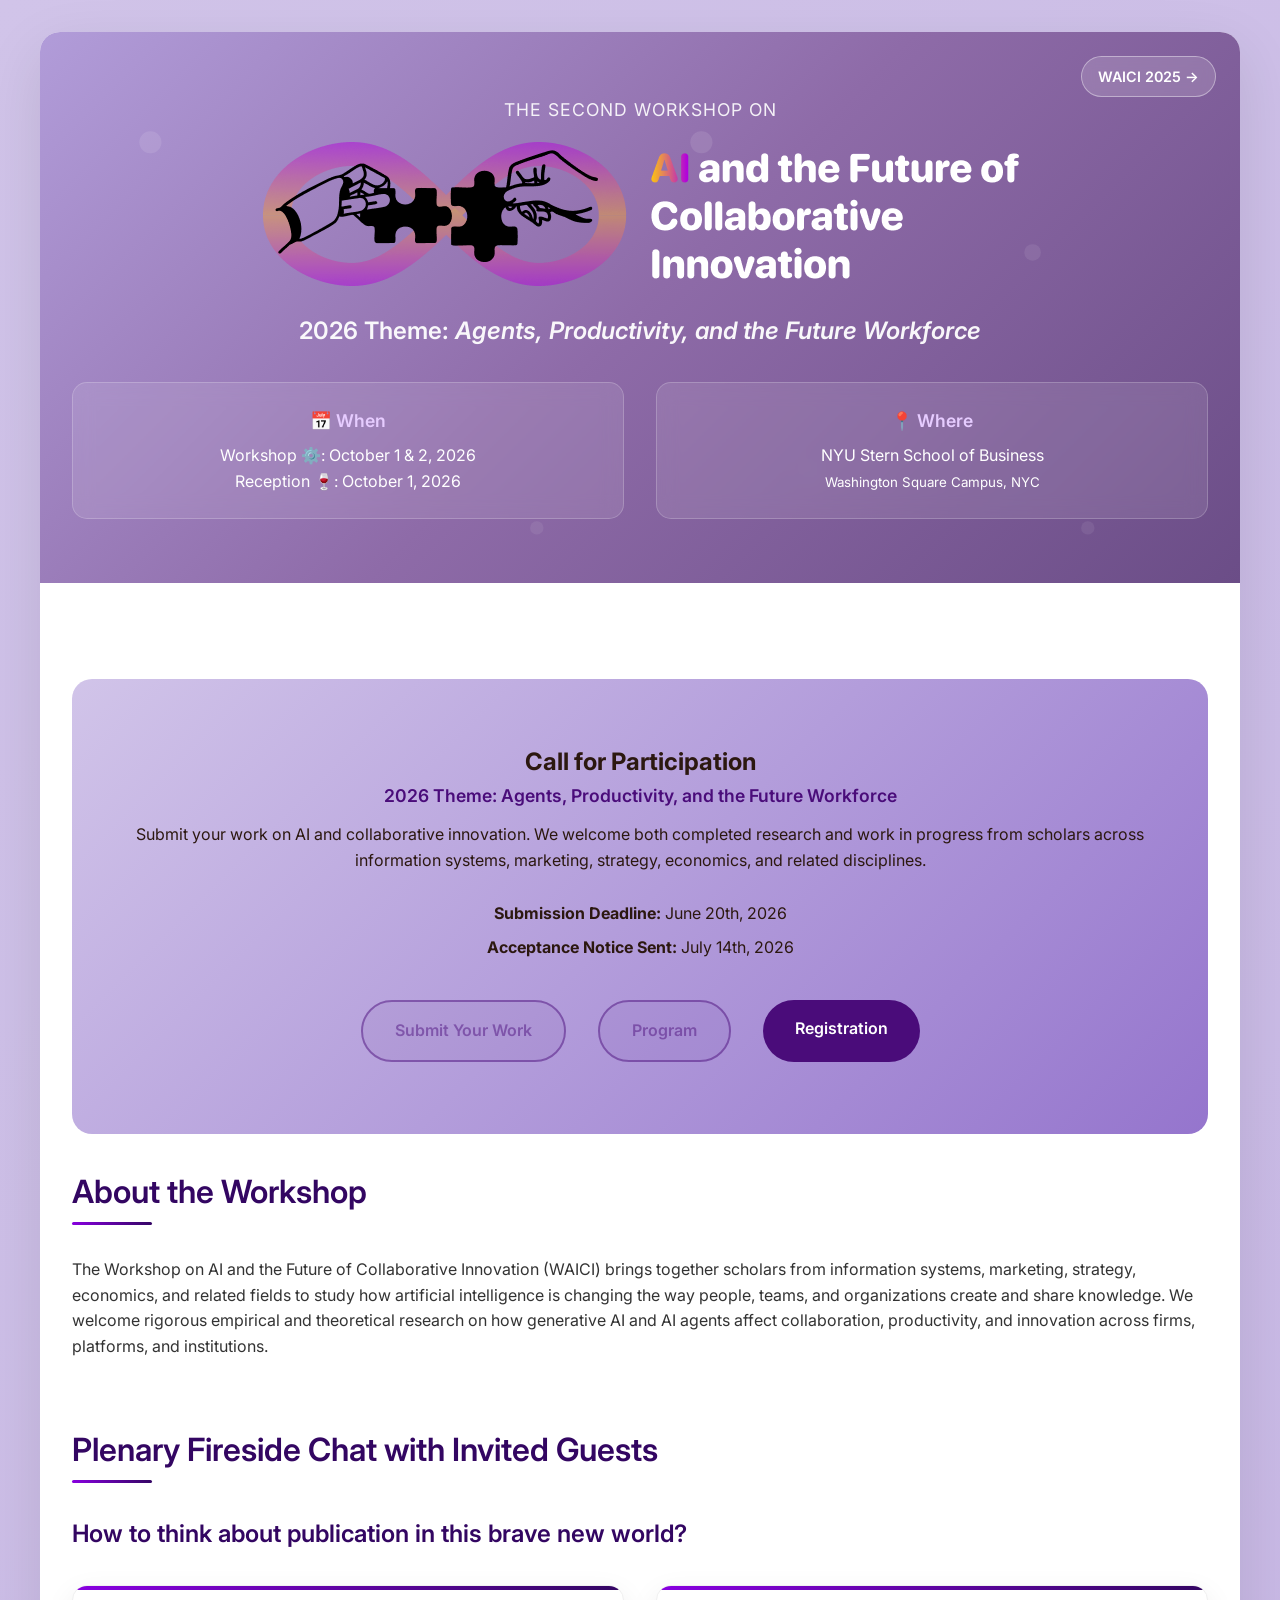
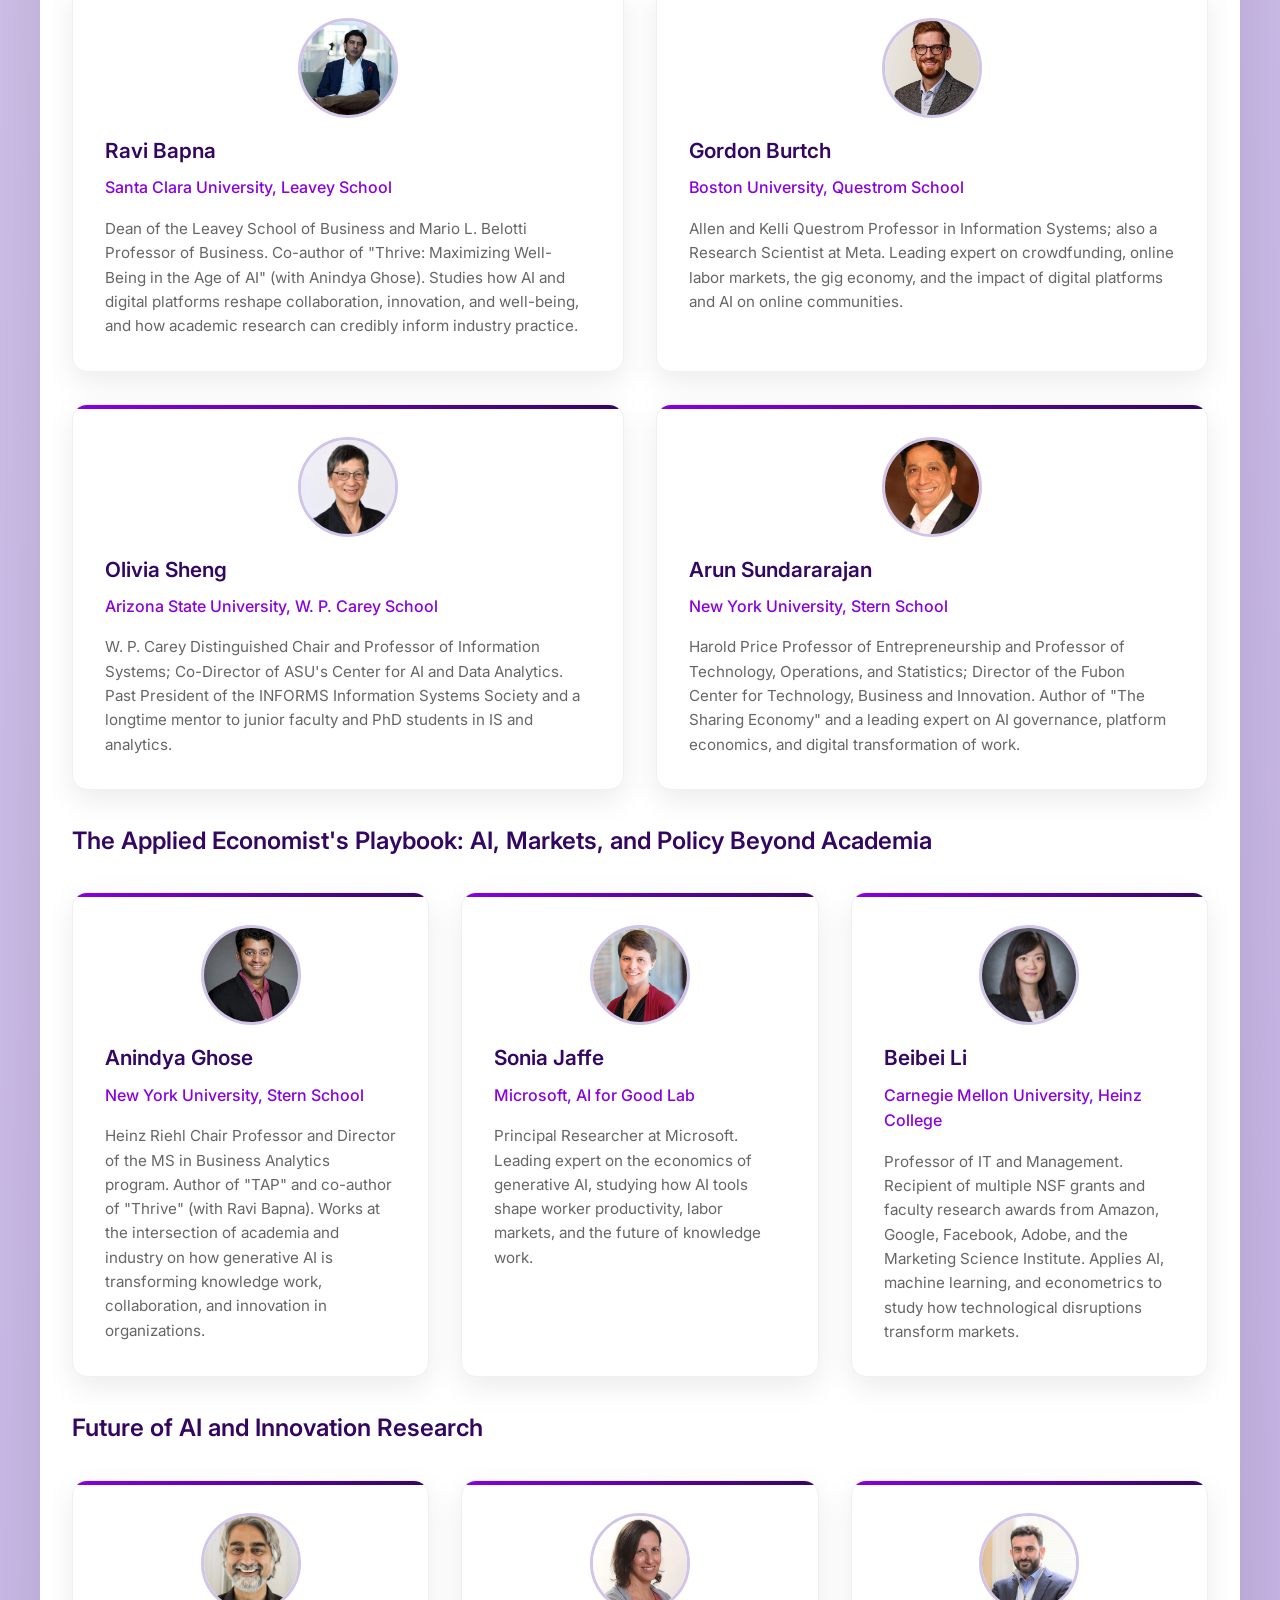
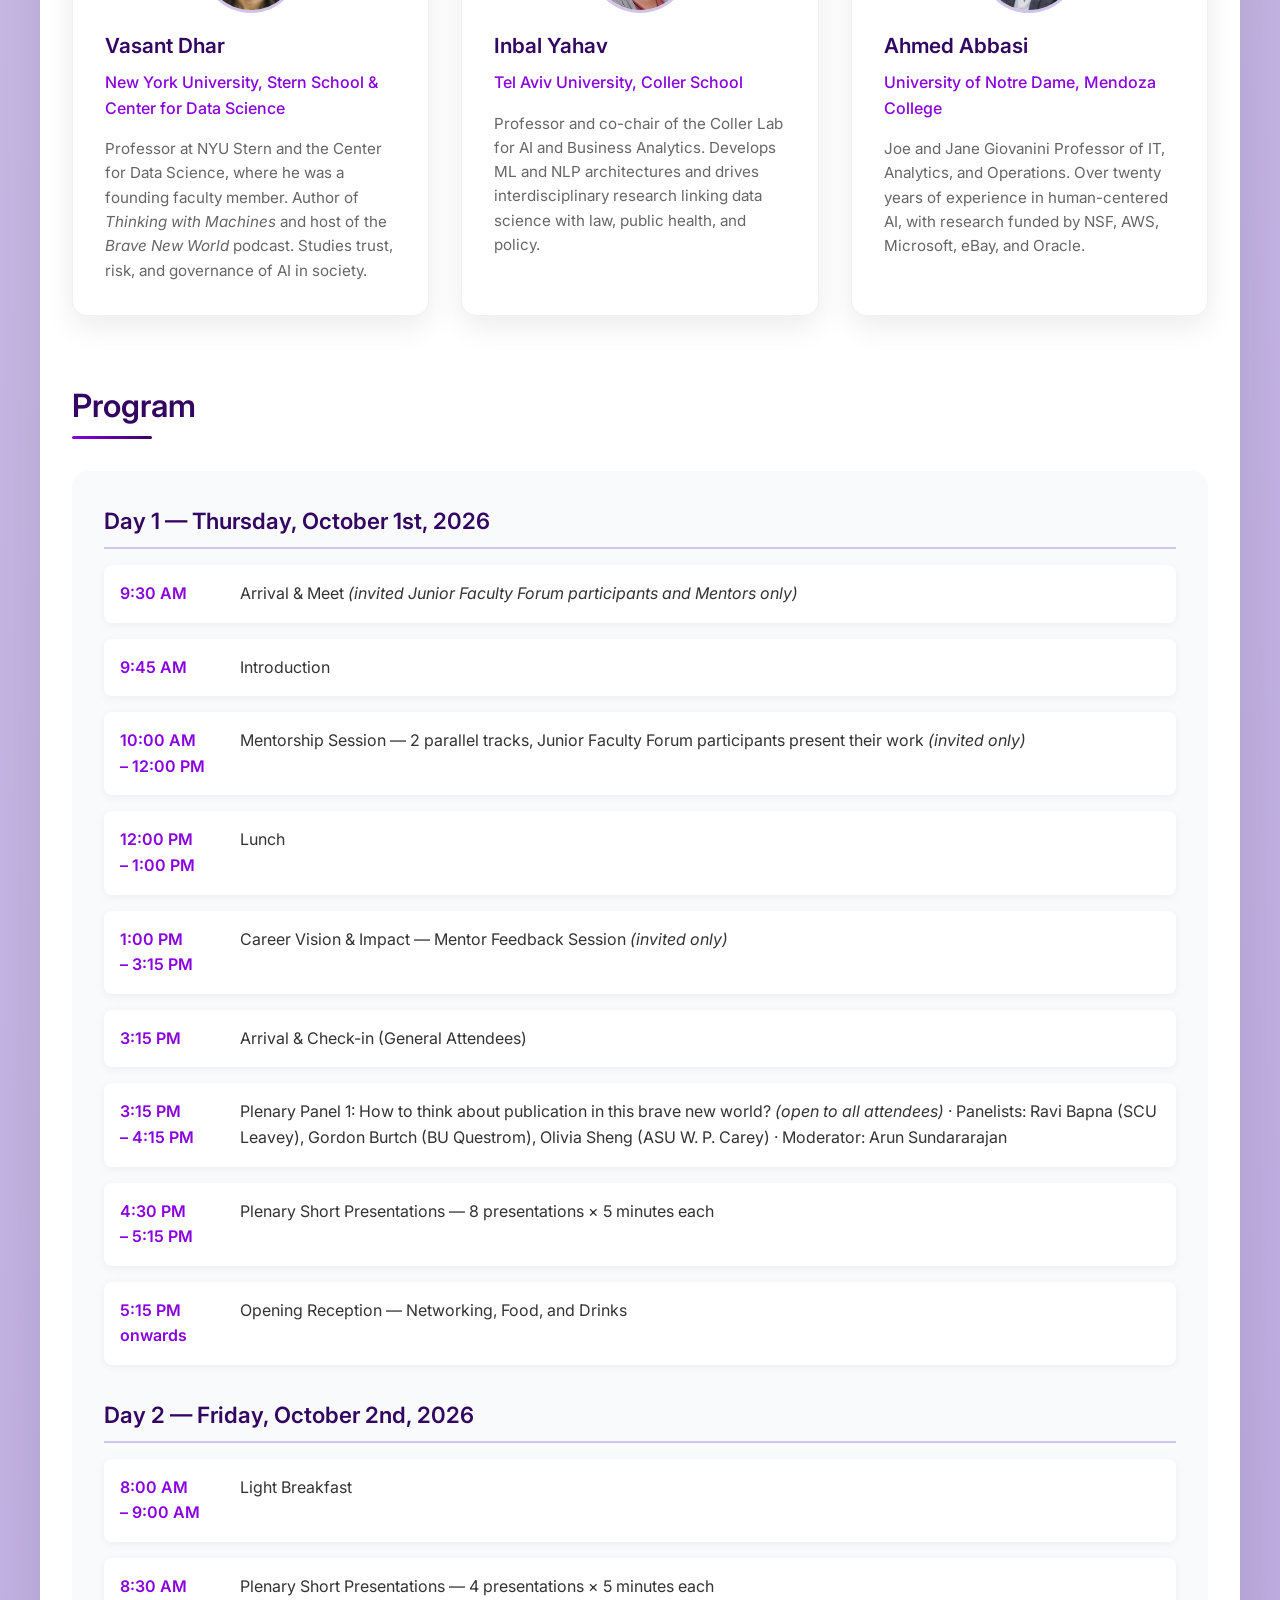
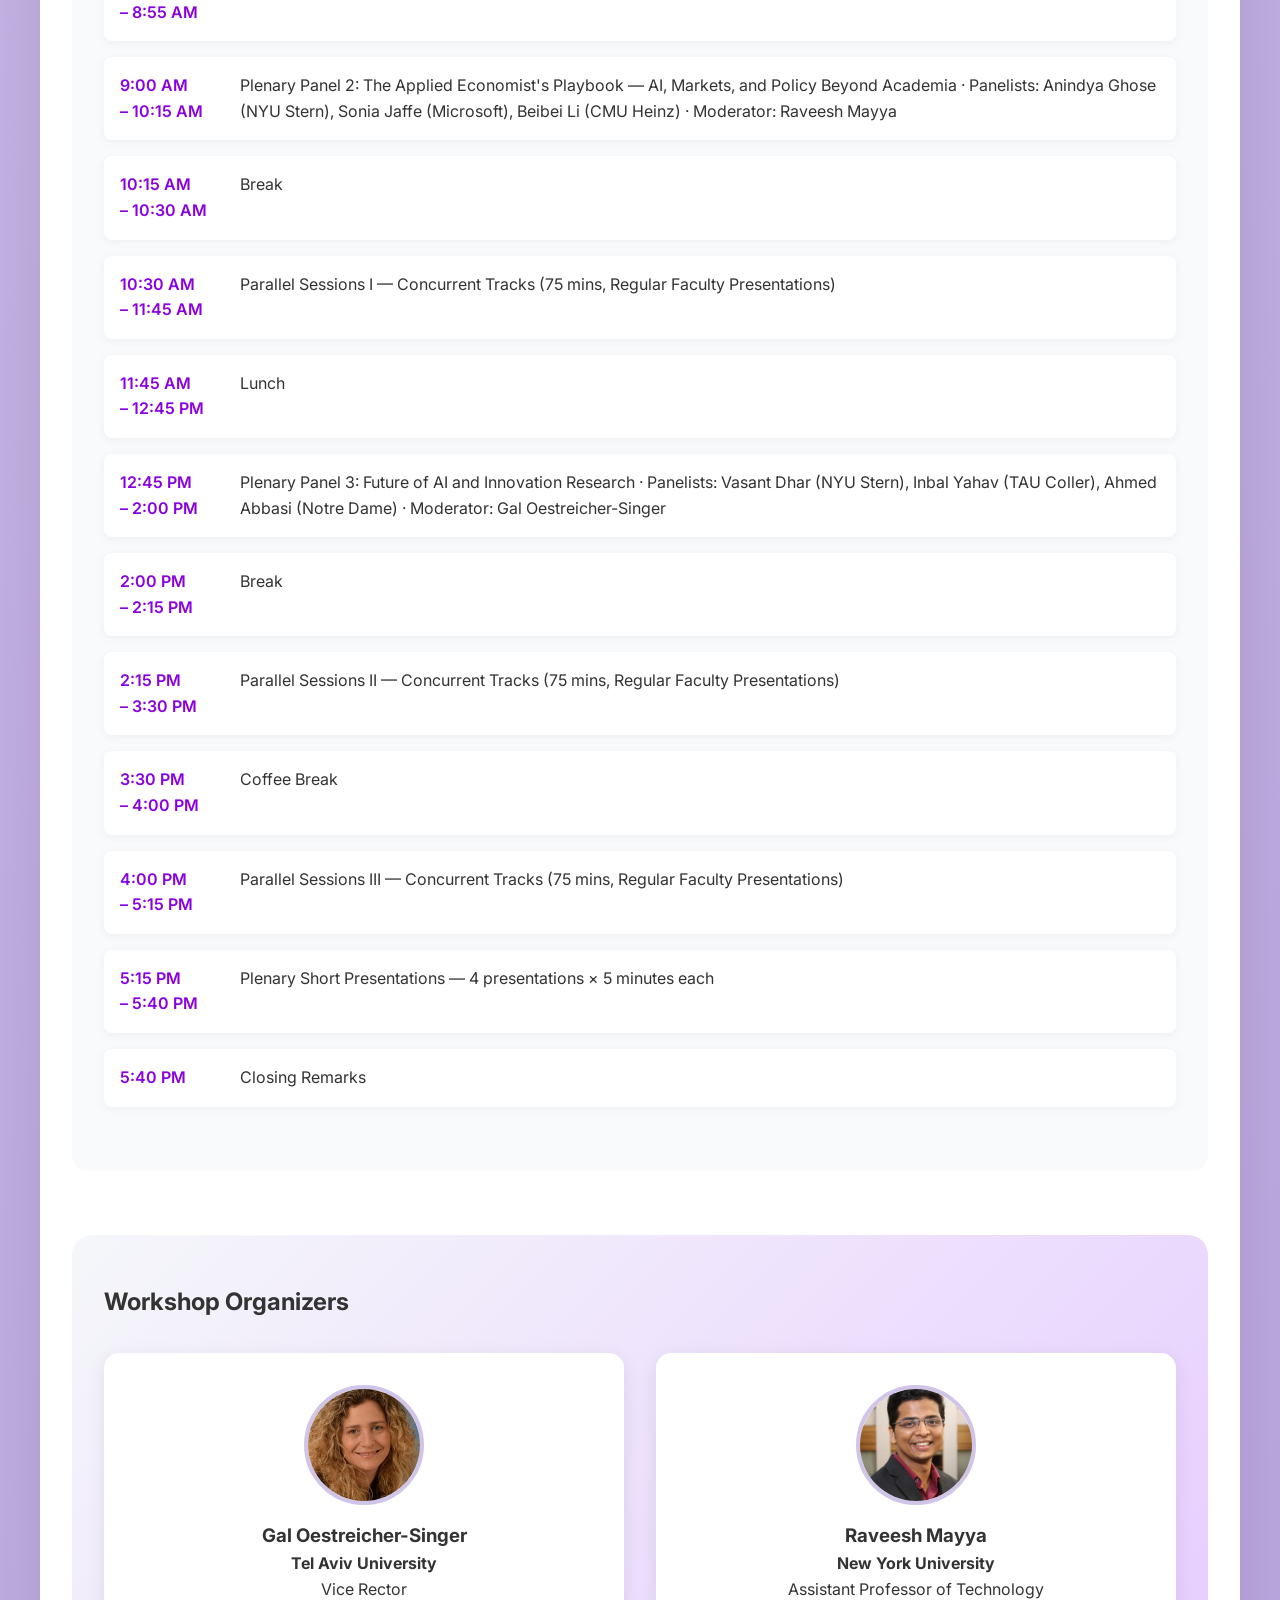
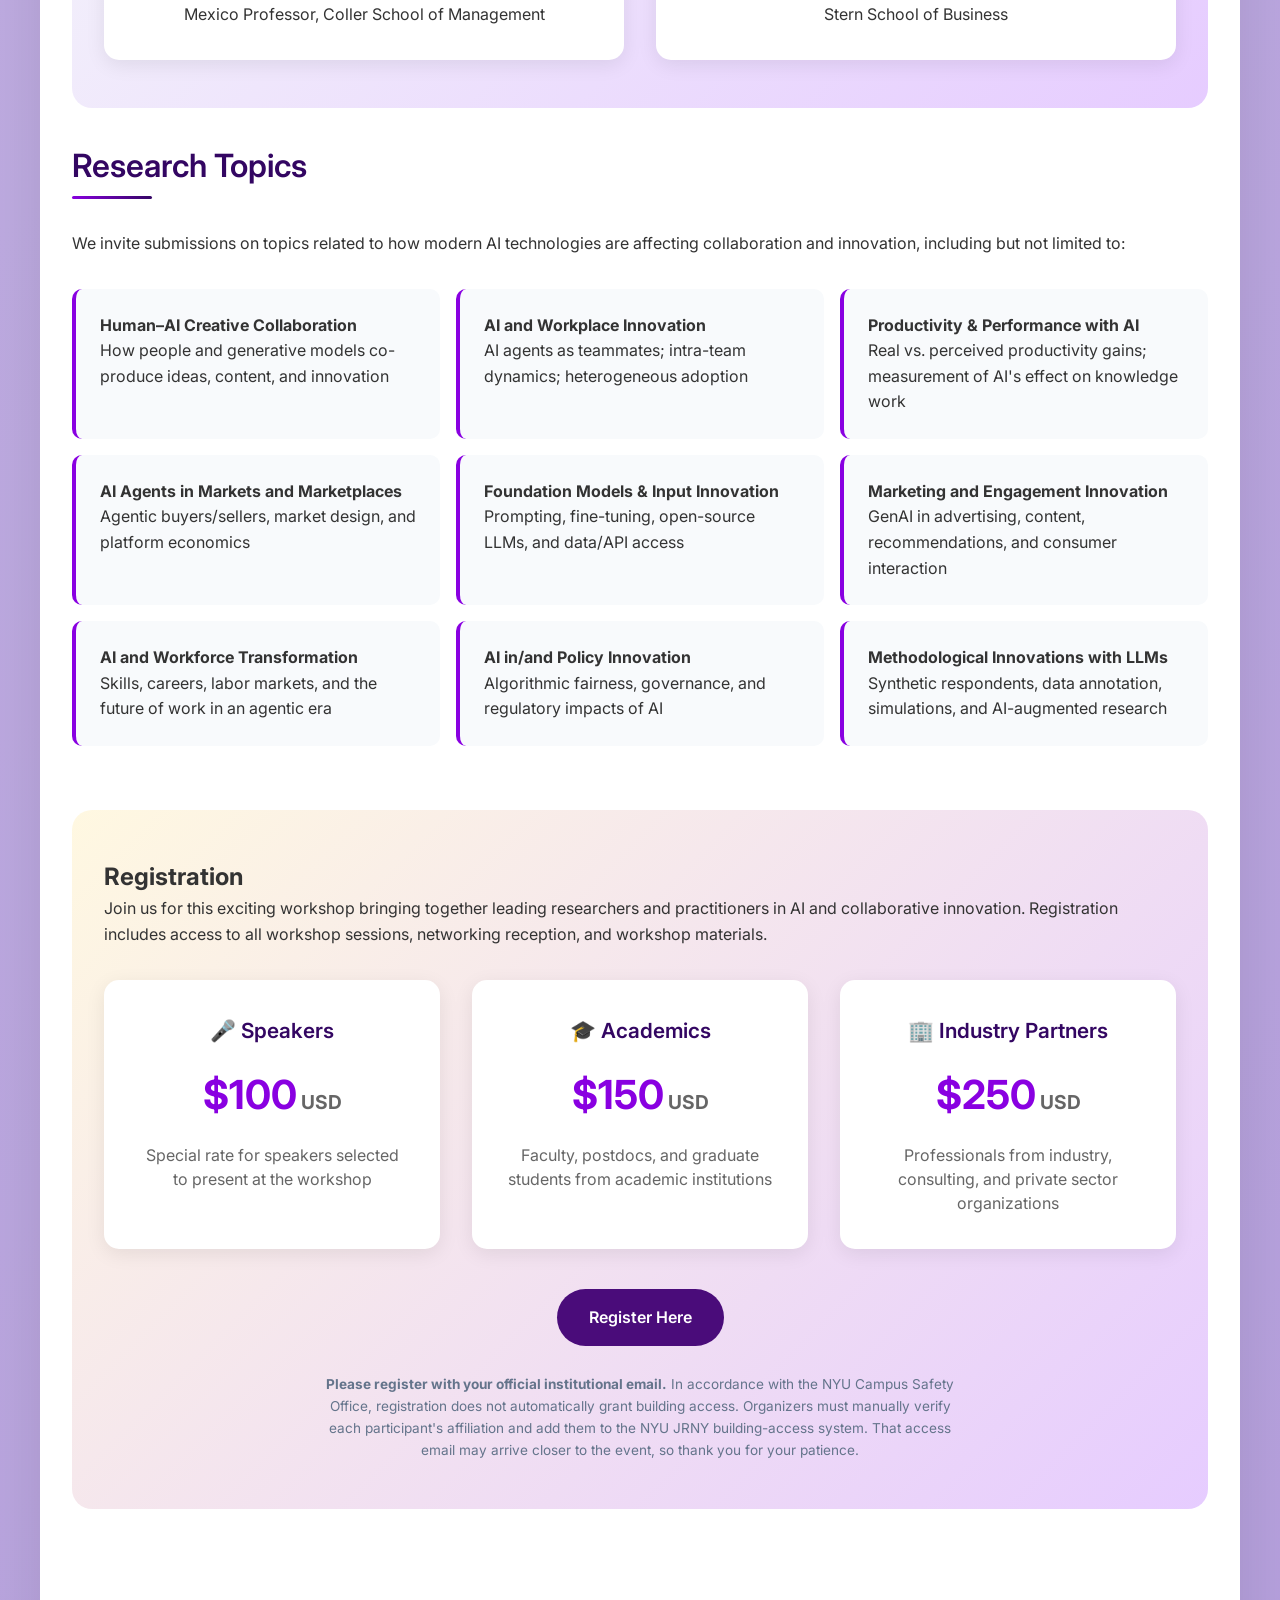
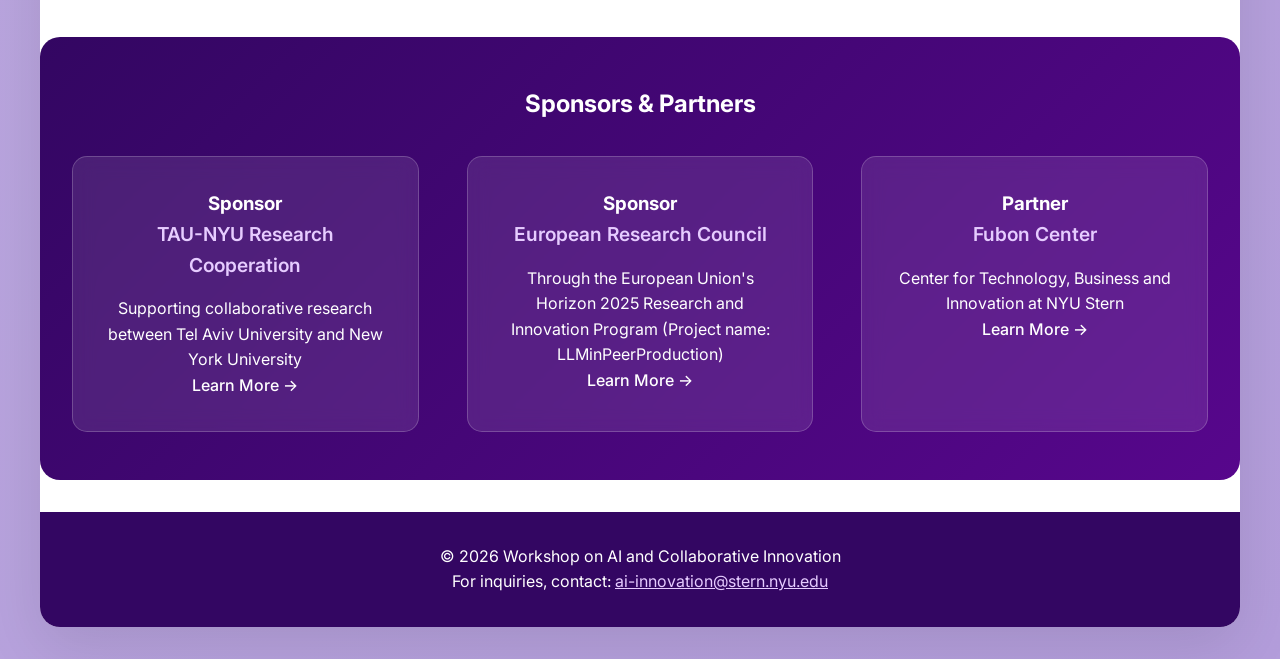
==== index.html @ 3eaffd74 "Updated Ravi Bapna affiliation in program." ====
<!DOCTYPE html>
<html lang="en">
<head>
    <meta charset="UTF-8">
    <meta name="viewport" content="width=device-width, initial-scale=1.0">
    <title>WAICI 2026 — Workshop on AI and the Future of Collaborative Innovation</title>
    <meta name="description" content="The Second Workshop on AI and the Future of Collaborative Innovation (WAICI 2026), hosted at NYU Stern, October 1–2, 2026. 2026 theme: Agents, Productivity, and the Future Workforce.">
    <meta name="keywords" content="WAICI, AI workshop, collaborative innovation, generative AI, agents, future of work, NYU Stern, Tel Aviv University, academic workshop, AI research">
    <meta name="author" content="Raveesh Mayya, Gal Oestreicher-Singer">
    <link rel="canonical" href="https://ai-conference.github.io/">

    <meta property="og:type" content="website">
    <meta property="og:url" content="https://ai-conference.github.io/">
    <meta property="og:title" content="WAICI 2026 — Workshop on AI and the Future of Collaborative Innovation">
    <meta property="og:description" content="The Second WAICI workshop, hosted at NYU Stern, October 1–2, 2026. 2026 theme: Agents, Productivity, and the Future Workforce.">
    <meta property="og:image" content="https://ai-conference.github.io/images/ai-innovation-logo.png">
    <meta property="og:site_name" content="WAICI">

    <script type="application/ld+json">
    {
      "@context": "https://schema.org",
      "@type": "Event",
      "name": "WAICI 2026 — Workshop on AI and the Future of Collaborative Innovation",
      "description": "The Second Workshop on AI and the Future of Collaborative Innovation. 2026 theme: Agents, Productivity, and the Future Workforce.",
      "startDate": "2026-10-01",
      "endDate": "2026-10-02",
      "eventStatus": "https://schema.org/EventScheduled",
      "eventAttendanceMode": "https://schema.org/OfflineEventAttendanceMode",
      "location": {
        "@type": "Place",
        "name": "NYU Stern School of Business",
        "address": {
          "@type": "PostalAddress",
          "streetAddress": "44 West 4th Street",
          "addressLocality": "New York",
          "addressRegion": "NY",
          "postalCode": "10012",
          "addressCountry": "US"
        }
      },
      "image": "https://ai-conference.github.io/images/ai-innovation-logo.png",
      "url": "https://ai-conference.github.io/",
      "organizer": [
        {"@type": "Person", "name": "Gal Oestreicher-Singer", "affiliation": "Tel Aviv University"},
        {"@type": "Person", "name": "Raveesh Mayya", "affiliation": "New York University, Stern School of Business"}
      ]
    }
    </script>

    <link rel="icon" href="data:image/svg+xml,<svg xmlns=%22http://www.w3.org/2000/svg%22 viewBox=%220 0 100 100%22><text y=%22.9em%22 font-size=%2290%22>✨</text></svg>">
    <link href="https://fonts.googleapis.com/css2?family=Inter:wght@300;400;500;600;700&display=swap" rel="stylesheet">
    <style>
        * {
            margin: 0;
            padding: 0;
            box-sizing: border-box;
        }
        
        body {
            font-family: 'Inter', sans-serif;
            line-height: 1.6;
            color: #333;
            background: linear-gradient(135deg, #d1c4e9 0%, #b39ddb 100%);
            min-height: 100vh;
        }
        
        .container {
            max-width: 1200px;
            margin: 0 auto;
            background: white;
            box-shadow: 0 20px 60px rgba(0,0,0,0.1);
            border-radius: 20px;
            overflow: hidden;
            margin-top: 2rem;
            margin-bottom: 2rem;
        }
        
        header {
            background: linear-gradient(135deg, #b19cd9 0%, #8e6ba8 50%, #6b4d87 100%);
            color: white;
            text-align: center;
            padding: 4rem 2rem;
            position: relative;
            overflow: hidden;
        }
        
        header::before {
            content: '';
            position: absolute;
            top: 0;
            left: 0;
            right: 0;
            bottom: 0;
            background: url('data:image/svg+xml,<svg xmlns="http://www.w3.org/2000/svg" viewBox="0 0 100 100"><circle cx="20" cy="20" r="2" fill="rgba(255,255,255,0.1)"/><circle cx="80" cy="40" r="1.5" fill="rgba(255,255,255,0.08)"/><circle cx="40" cy="80" r="1" fill="rgba(255,255,255,0.06)"/><circle cx="90" cy="90" r="1.2" fill="rgba(255,255,255,0.07)"/></svg>') repeat;
            animation: float 20s infinite linear;
        }
        
        @keyframes float {
            0% { transform: translateY(0) rotate(0deg); }
            100% { transform: translateY(-100px) rotate(360deg); }
        }
        
        .header-content {
            position: relative;
            z-index: 2;
        }
        
        .small-title {
            font-size: 1.1rem;
            font-weight: 400;
            margin-bottom: 1rem;
            opacity: 0.9;
            text-transform: uppercase;
            letter-spacing: 1px;
        }
        
        h1 {
            font-size: 2.8rem;
            font-weight: 700;
            margin-bottom: 2rem;
            background: linear-gradient(45deg, #ffffff, #e6ccff);
            -webkit-background-clip: text;
            -webkit-text-fill-color: transparent;
            background-clip: text;
        }
        
        .event-details {
            display: grid;
            grid-template-columns: repeat(auto-fit, minmax(280px, 1fr));
            gap: 2rem;
            margin-top: 2rem;
        }
        
        .detail-card {
            background: rgba(255,255,255,0.1);
            padding: 1.5rem;
            border-radius: 15px;
            backdrop-filter: blur(10px);
            border: 1px solid rgba(255,255,255,0.2);
            transition: transform 0.3s ease;
        }
        
        .detail-card:hover {
            transform: translateY(-5px);
        }
        
        .detail-card h3 {
            font-size: 1.1rem;
            font-weight: 600;
            margin-bottom: 0.5rem;
            color: #e6ccff;
        }
        
        main {
            padding: 4rem 2rem;
        }
        
        section {
            margin-bottom: 4rem;
        }
        
        section h2 {
            font-size: 2rem;
            font-weight: 600;
            margin-bottom: 2rem;
            color: #330662;
            position: relative;
            padding-bottom: 0.5rem;
        }
        
        section h2::after {
            content: '';
            position: absolute;
            bottom: 0;
            left: 0;
            width: 80px;
            height: 3px;
            background: linear-gradient(45deg, #8900e1, #330662);
            border-radius: 2px;
        }
        
        .speakers-grid {
            display: grid;
            grid-template-columns: repeat(auto-fit, minmax(280px, 1fr));
            gap: 2rem;
            margin-top: 2rem;
        }
        .speakers-grid-2col {
            display: grid;
            grid-template-columns: repeat(2, 1fr);
            gap: 2rem;
            margin-top: 2rem;
        }
        
        .speaker-card {
            background: white;
            border-radius: 15px;
            padding: 2rem;
            box-shadow: 0 10px 30px rgba(0,0,0,0.08);
            transition: all 0.3s ease;
            border: 1px solid #f0f0f0;
            position: relative;
            overflow: hidden;
        }
        
        .speaker-photo {
            width: 100px;
            height: 100px;
            border-radius: 50%;
            object-fit: cover;
            margin: 0 auto 1rem auto;
            display: block;
            border: 3px solid #d1c4e9;
        }
        
        .speaker-card::before {
            content: '';
            position: absolute;
            top: 0;
            left: 0;
            right: 0;
            height: 4px;
            background: linear-gradient(45deg, #8900e1, #330662);
        }
        
        .speaker-card:hover {
            transform: translateY(-10px);
            box-shadow: 0 20px 40px rgba(0,0,0,0.15);
        }
        
        .speaker-card h3 {
            font-size: 1.3rem;
            font-weight: 600;
            margin-bottom: 0.5rem;
            color: #330662;
        }
        
        .speaker-affiliation {
            color: #8900e1;
            font-weight: 500;
            margin-bottom: 1rem;
        }
        
        .speaker-bio {
            color: #666;
            line-height: 1.6;
            font-size: 0.95rem;
        }
        
        .organizers {
            background: linear-gradient(135deg, #f5f7fa 0%, #e6ccff 100%);
            padding: 3rem 2rem;
            border-radius: 20px;
            margin: 2rem 0;
        }
        
        .organizers-grid {
            display: grid;
            grid-template-columns: repeat(auto-fit, minmax(250px, 1fr));
            gap: 2rem;
            margin-top: 2rem;
        }
        
        .organizer-card {
            background: white;
            padding: 2rem;
            border-radius: 15px;
            box-shadow: 0 5px 20px rgba(0,0,0,0.08);
            text-align: center;
        }
        
        .organizer-photo {
            width: 120px;
            height: 120px;
            border-radius: 50%;
            object-fit: cover;
            margin: 0 auto 1rem auto;
            display: block;
            border: 4px solid #d1c4e9;
        }
        
        .registration {
            background: linear-gradient(135deg, #fff8e1 0%, #e6ccff 100%);
            padding: 3rem 2rem;
            border-radius: 20px;
            margin: 2rem 0;
        }
        
        .pricing-grid {
            display: grid;
            grid-template-columns: repeat(auto-fit, minmax(250px, 1fr));
            gap: 2rem;
            margin-top: 2rem;
        }
        
        .pricing-card {
            background: white;
            padding: 2rem;
            border-radius: 15px;
            box-shadow: 0 5px 20px rgba(0,0,0,0.08);
            text-align: center;
            transition: transform 0.3s ease;
            border: 2px solid transparent;
        }
        
        .pricing-card:hover {
            transform: translateY(-5px);
            border-color: #8900e1;
        }
        
        .pricing-card h4 {
            color: #330662;
            font-size: 1.3rem;
            font-weight: 600;
            margin-bottom: 1rem;
        }
        
        .price {
            font-size: 2.5rem;
            font-weight: 700;
            color: #8900e1;
            margin-bottom: 0.5rem;
        }
        
        .price-currency {
            font-size: 1.2rem;
            color: #666;
        }
        
        .pricing-description {
            color: #666;
            margin-top: 1rem;
            line-height: 1.5;
        }
        
        .register-button {
            display: inline-block;
            background: #4a0c7a;
            color: white;
            padding: 1rem 2.5rem;
            border-radius: 50px;
            text-decoration: none;
            font-weight: 600;
            font-size: 1.1rem;
            transition: all 0.3s ease;
        }
        
        .register-button:hover {
            transform: translateY(-3px);
            box-shadow: 0 10px 20px rgba(0,0,0,0.2);
        }
        
        
        .sponsors {
            background: linear-gradient(135deg, #330662 0%, #57068c 100%);
            color: white;
            padding: 3rem 2rem;
            border-radius: 20px;
            margin: 2rem 0;
        }
        
        .sponsors h2 {
            color: white;
            text-align: center;
            margin-bottom: 2rem;
        }
        
        .sponsors h2::after {
            background: linear-gradient(45deg, #ffffff, #e6ccff);
            left: 50%;
            transform: translateX(-50%);
        }
        
        .sponsors-container {
            display: flex;
            justify-content: center;
            gap: 3rem;
            flex-wrap: wrap;
        }
        
        .sponsors-grid {
            display: grid;
            grid-template-columns: 1fr 1fr;
            gap: 2rem;
            margin-top: 2rem;
        }
        
        .sponsor-card {
            background: rgba(255,255,255,0.1);
            padding: 2rem;
            border-radius: 15px;
            backdrop-filter: blur(10px);
            border: 1px solid rgba(255,255,255,0.2);
            text-align: center;
            transition: transform 0.3s ease;
            flex: 1;
            min-width: 280px;
            max-width: 400px;
        }
        
        .sponsor-card:hover {
            transform: translateY(-5px);
        }
        
        .sponsor-card h4 {
            color: #e6ccff;
            margin-bottom: 1rem;
            font-size: 1.2rem;
            font-weight: 600;
        }
        
        .sponsor-card a {
            color: white;
            text-decoration: none;
            font-weight: 500;
        }
        
        .sponsor-card a:hover {
            color: #e6ccff;
        }
        
        .cta-section {
            background: linear-gradient(135deg, #d1c4e9 0%, #b39ddb 50%, #9575cd 100%);
            color: #2c1810;
            padding: 4rem 2rem;
            text-align: center;
            border-radius: 20px;
            margin: 2rem 0;
        }
        
        .cta-section h2 {
            color: #2c1810;
        }
        
        .cta-section h2::after {
            background: linear-gradient(45deg, #6b4d87, #8e6ba8);
        }
        
        .cta-button, .program-button {
            transition: all 0.3s ease;
        }
        
        .cta-button {
            display: inline-block;
            background: #4a0c7a;
            color: white;
            padding: 1rem 2rem;
            border-radius: 50px;
            text-decoration: none;
            font-weight: 600;
            margin: 0.5rem;
        }
        
        .program-button {
            display: inline-block;
            background: #4a0c7a;
            color: white;
            padding: 1rem 2rem;
            border-radius: 50px;
            text-decoration: none;
            font-weight: 600;
            margin: 0.5rem;
        }
        
        .submit-button {
            display: inline-block;
            background: rgba(74, 12, 122, 0.1);
            color: #4a0c7a;
            border: 2px solid #4a0c7a;
            padding: 1rem 2rem;
            border-radius: 50px;
            text-decoration: none;
            font-weight: 600;
            margin: 0.5rem;
            cursor: not-allowed;
            opacity: 0.7;
        }
        
        .cta-button:hover, .program-button:hover {
            transform: translateY(-3px);
            box-shadow: 0 10px 20px rgba(0,0,0,0.2);
        }
        
        .topics-list {
            display: grid;
            grid-template-columns: repeat(auto-fit, minmax(300px, 1fr));
            gap: 1rem;
            margin-top: 2rem;
        }
        
        .topic-item {
            background: #f8fafc;
            padding: 1.5rem;
            border-radius: 10px;
            border-left: 4px solid #8900e1;
        }
        
        .action-buttons {
            display: flex;
            justify-content: center;
            gap: 1rem;
            flex-wrap: wrap;
            margin-top: 2rem;
        }

        .past-edition-link {
            position: absolute;
            top: 1.5rem;
            right: 1.5rem;
            z-index: 3;
            display: inline-block;
            background: rgba(255,255,255,0.15);
            color: #ffffff;
            border: 1px solid rgba(255,255,255,0.4);
            padding: 0.5rem 1rem;
            border-radius: 50px;
            text-decoration: none;
            font-weight: 600;
            font-size: 0.9rem;
            backdrop-filter: blur(6px);
            transition: background 0.2s ease;
        }
        .past-edition-link:hover {
            background: rgba(255,255,255,0.3);
        }

        .disabled-button {
            display: inline-block;
            background: rgba(74, 12, 122, 0.1);
            color: #4a0c7a;
            border: 2px solid #4a0c7a;
            padding: 1rem 2rem;
            border-radius: 50px;
            text-decoration: none;
            font-weight: 600;
            margin: 0.5rem;
            cursor: not-allowed;
            opacity: 0.5;
            pointer-events: none;
        }
        .submit-closed-wrap {
            position: relative;
            display: inline-block;
            margin: 0.5rem;
        }
        .submit-closed-wrap .disabled-button {
            margin: 0;
        }
        .closed-tooltip {
            position: absolute;
            bottom: 115%;
            left: 50%;
            transform: translateX(-50%);
            background: #330662;
            color: #ffffff;
            padding: 0.4rem 0.8rem;
            border-radius: 6px;
            font-size: 0.8rem;
            font-weight: 500;
            white-space: nowrap;
            opacity: 0;
            pointer-events: none;
            transition: opacity 0.2s ease;
        }
        .submit-closed-wrap:hover .closed-tooltip {
            opacity: 1;
        }
        .program-schedule {
            background: #f8fafc;
            padding: 2rem;
            border-radius: 15px;
            margin-top: 2rem;
        }
        
        .program-day {
            margin-bottom: 2rem;
        }
        
        .program-date {
            font-size: 1.4rem;
            font-weight: 600;
            color: #330662;
            margin-bottom: 1rem;
            border-bottom: 2px solid #d1c4e9;
            padding-bottom: 0.5rem;
        }
        
        .program-item {
            display: flex;
            margin-bottom: 1rem;
            padding: 1rem;
            background: white;
            border-radius: 8px;
            box-shadow: 0 2px 10px rgba(0,0,0,0.05);
        }
        
        .program-time {
            font-weight: 600;
            color: #8900e1;
            width: 120px;
            flex-shrink: 0;
        }
        
        .program-content {
            color: #333;
        }

        .program-link {
            display: inline-block;
            background: #4a0c7a;
            color: white;
            padding: 0.8rem 2rem;
            border-radius: 50px;
            text-decoration: none;
            font-weight: 600;
            margin: 1rem 0;
            transition: all 0.3s ease;
        }
        
        .program-link:hover {
            transform: translateY(-3px);
            box-shadow: 0 10px 20px rgba(0,0,0,0.2);
        }
        
        footer {
            background: #330662;
            color: white;
            text-align: center;
            padding: 2rem;
        }
        
        @media (max-width: 768px) {
            h1 {
                font-size: 2rem;
            }
            
            .container {
                margin: 1rem;
                border-radius: 15px;
            }
            
            main {
                padding: 2rem 1rem;
            }
            
            header {
                padding: 3rem 1rem;
                padding-top: 4.5rem;
            }

            .past-edition-link {
                top: 1rem;
                right: 1rem;
                font-size: 0.8rem;
                padding: 0.4rem 0.9rem;
            }
            
            .action-buttons {
                flex-direction: column;
                align-items: center;
            }
            
            .sponsors-grid {
                grid-template-columns: 1fr;
            }
            
            .pricing-grid {
                grid-template-columns: 1fr;
            }

            .speakers-grid-2col {
                grid-template-columns: 1fr;
            }
        }
    </style>
</head>
<body>
    <div class="container">
        <header>
            <a href="2025/" class="past-edition-link">WAICI 2025 →</a>
            <div class="header-content">
                <p class="small-title">The Second Workshop On</p>
                                <img src="images/ai-innovation-logo.png" alt="AI and the Future of Collaborative Innovation" style="max-width: 100%; height: auto; margin-bottom: 1rem;">
                <p style="font-size: 1.5rem; font-weight: 600; opacity: 0.95; margin-bottom: 2rem;">2026 Theme: <em>Agents, Productivity, and the Future Workforce</em></p>
                
                <div class="event-details">
                    <div class="detail-card">
                        <h3>📅 When</h3>
                        <p>Workshop ⚙️: <span style="white-space: nowrap;">October 1 &amp; 2, 2026</span><br>
                        Reception 🍷: <span style="white-space: nowrap;">October 1, 2026</span></p>
                    </div>
                    <div class="detail-card">
                        <h3>📍 Where</h3>
                        <p>NYU Stern School of Business<br>
                        <small>Washington Square Campus, NYC</small></p>
                    </div>
                </div>
            </div>
        </header>

        <main>
            <div class="cta-section">
                <h2>Call for Participation</h2>
                <p style="font-size: 1.1rem; font-weight: 600; color: #4a0c7a; margin-bottom: 0.75rem;">2026 Theme: Agents, Productivity, and the Future Workforce</p>
                <p>Submit your work on AI and collaborative innovation. We welcome both completed research and work in progress from scholars across information systems, marketing, strategy, economics, and related disciplines.</p>
                <p style="margin-top: 1.75rem;"><strong>Submission Deadline:</strong> June 20th, 2026</p>
                <p style="margin-top: 0.5rem;"><strong>Acceptance Notice Sent:</strong> July 14th, 2026</p>
                
                <div class="action-buttons">
                    <span class="submit-closed-wrap">
                        <span class="disabled-button" aria-disabled="true">Submit Your Work</span>
                        <span class="closed-tooltip">Submission deadline has passed</span>
                    </span>
                    <span class="disabled-button">Program</span>
                    <a href="#registration" class="program-button">Registration</a>
                </div>
            </div>

            <section id="about">
                <h2>About the Workshop</h2>
                <p>The Workshop on AI and the Future of Collaborative Innovation (WAICI) brings together scholars from information systems, marketing, strategy, economics, and related fields to study how artificial intelligence is changing the way people, teams, and organizations create and share knowledge. We welcome rigorous empirical and theoretical research on how generative AI and AI agents affect collaboration, productivity, and innovation across firms, platforms, and institutions.</p>
            </section>

            <section id="speakers">
                <h2>Plenary Fireside Chat with Invited Guests</h2>
                
                <h3 style="font-size: 1.5rem; font-weight: 600; color: #330662; margin: 2rem 0 1rem 0;">How to think about publication in this brave new world?</h3>
                <div class="speakers-grid-2col">
                    <div class="speaker-card">
                        <img src="images/2026/ravi_bapna.jpg" alt="Ravi Bapna" class="speaker-photo">
                        <h3>Ravi Bapna</h3>
                        <p class="speaker-affiliation">Santa Clara University, Leavey School</p>
                        <p class="speaker-bio">Dean of the Leavey School of Business and Mario L. Belotti Professor of Business. Co-author of "Thrive: Maximizing Well-Being in the Age of AI" (with Anindya Ghose). Studies how AI and digital platforms reshape collaboration, innovation, and well-being, and how academic research can credibly inform industry practice.</p>
                    </div>
                    
                    <div class="speaker-card">
                        <img src="images/2026/gordon_burtch.jpg" alt="Gordon Burtch" class="speaker-photo">
                        <h3>Gordon Burtch</h3>
                        <p class="speaker-affiliation">Boston University, Questrom School</p>
                        <p class="speaker-bio">Allen and Kelli Questrom Professor in Information Systems; also a Research Scientist at Meta. Leading expert on crowdfunding, online labor markets, the gig economy, and the impact of digital platforms and AI on online communities.</p>
                    </div>
                    
                    <div class="speaker-card">
                        <img src="images/2026/olivia_sheng.png" alt="Olivia Sheng" class="speaker-photo">
                        <h3>Olivia Sheng</h3>
                        <p class="speaker-affiliation">Arizona State University, W. P. Carey School</p>
                        <p class="speaker-bio">W. P. Carey Distinguished Chair and Professor of Information Systems; Co-Director of ASU's Center for AI and Data Analytics. Past President of the INFORMS Information Systems Society and a longtime mentor to junior faculty and PhD students in IS and analytics.</p>
                    </div>

                    <div class="speaker-card">
                        <img src="images/2026/arun_sundararajan.png" alt="Arun Sundararajan" class="speaker-photo">
                        <h3>Arun Sundararajan</h3>
                        <p class="speaker-affiliation">New York University, Stern School</p>
                        <p class="speaker-bio">Harold Price Professor of Entrepreneurship and Professor of Technology, Operations, and Statistics; Director of the Fubon Center for Technology, Business and Innovation. Author of "The Sharing Economy" and a leading expert on AI governance, platform economics, and digital transformation of work.</p>
                    </div>
                </div>
                
                <h3 style="font-size: 1.5rem; font-weight: 600; color: #330662; margin: 2rem 0 1rem 0;">The Applied Economist's Playbook: AI, Markets, and Policy Beyond Academia</h3>
                <div class="speakers-grid">
                    <div class="speaker-card">
                        <img src="images/2026/anindya_ghose.png" alt="Anindya Ghose" class="speaker-photo">
                        <h3>Anindya Ghose</h3>
                        <p class="speaker-affiliation">New York University, Stern School</p>
                        <p class="speaker-bio">Heinz Riehl Chair Professor and Director of the MS in Business Analytics program. Author of "TAP" and co-author of "Thrive" (with Ravi Bapna). Works at the intersection of academia and industry on how generative AI is transforming knowledge work, collaboration, and innovation in organizations.</p>
                    </div>

                    <div class="speaker-card">
                        <img src="images/2026/Sonia_Jaffe.jpg" alt="Sonia Jaffe" class="speaker-photo">
                        <h3>Sonia Jaffe</h3>
                        <p class="speaker-affiliation">Microsoft, AI for Good Lab</p>
                        <p class="speaker-bio">Principal Researcher at Microsoft. Leading expert on the economics of generative AI, studying how AI tools shape worker productivity, labor markets, and the future of knowledge work.</p>
                    </div>

                    <div class="speaker-card">
                        <img src="images/2026/beibei_li.jpg" alt="Beibei Li" class="speaker-photo">
                        <h3>Beibei Li</h3>
                        <p class="speaker-affiliation">Carnegie Mellon University, Heinz College</p>
                        <p class="speaker-bio">Professor of IT and Management. Recipient of multiple NSF grants and faculty research awards from Amazon, Google, Facebook, Adobe, and the Marketing Science Institute. Applies AI, machine learning, and econometrics to study how technological disruptions transform markets.</p>
                    </div>
                </div>

                <h3 style="font-size: 1.5rem; font-weight: 600; color: #330662; margin: 2rem 0 1rem 0;">Future of AI and Innovation Research</h3>
                <div class="speakers-grid">
                    <div class="speaker-card">
                        <img src="images/2026/vasant_dhar.avif" alt="Vasant Dhar" class="speaker-photo">
                        <h3>Vasant Dhar</h3>
                        <p class="speaker-affiliation">New York University, Stern School &amp; Center for Data Science</p>
                        <p class="speaker-bio">Professor at NYU Stern and the Center for Data Science, where he was a founding faculty member. Author of <em>Thinking with Machines</em> and host of the <em>Brave New World</em> podcast. Studies trust, risk, and governance of AI in society.</p>
                    </div>
                    <div class="speaker-card">
                        <img src="images/2026/inbal_yahav.webp" alt="Inbal Yahav" class="speaker-photo">
                        <h3>Inbal Yahav</h3>
                        <p class="speaker-affiliation">Tel Aviv University, Coller School</p>
                        <p class="speaker-bio">Professor and co-chair of the Coller Lab for AI and Business Analytics. Develops ML and NLP architectures and drives interdisciplinary research linking data science with law, public health, and policy.</p>
                    </div>
                    <div class="speaker-card">
                        <img src="images/2026/ahmed_abbasi.jpg" alt="Ahmed Abbasi" class="speaker-photo">
                        <h3>Ahmed Abbasi</h3>
                        <p class="speaker-affiliation">University of Notre Dame, Mendoza College</p>
                        <p class="speaker-bio">Joe and Jane Giovanini Professor of IT, Analytics, and Operations. Over twenty years of experience in human-centered AI, with research funded by NSF, AWS, Microsoft, eBay, and Oracle.</p>
                    </div>
                </div>
            </section>

            <section id="program">
                <h2>Program </h2>
                <div class="program-schedule">
                    <div class="program-day">
                        <div class="program-date">Day 1 — Thursday, October 1st, 2026</div>
                        <div class="program-item">
                            <div class="program-time">9:30 AM</div>
                            <div class="program-content">Arrival &amp; Meet <em>(invited Junior Faculty Forum participants and Mentors only)</em></div>
                        </div>
                        <div class="program-item">
                            <div class="program-time">9:45 AM</div>
                            <div class="program-content">Introduction</div>
                        </div>
                        <div class="program-item">
                            <div class="program-time">10:00 AM<br>– 12:00 PM</div>
                            <div class="program-content">Mentorship Session — 2 parallel tracks, Junior Faculty Forum participants present their work <em>(invited only)</em></div>
                        </div>
                        <div class="program-item">
                            <div class="program-time">12:00 PM<br>– 1:00 PM</div>
                            <div class="program-content">Lunch</div>
                        </div>
                        <div class="program-item">
                            <div class="program-time">1:00 PM<br>– 3:15 PM</div>
                            <div class="program-content">Career Vision &amp; Impact — Mentor Feedback Session <em>(invited only)</em></div>
                        </div>
                        <div class="program-item">
                            <div class="program-time">3:15 PM</div>
                            <div class="program-content">Arrival &amp; Check-in (General Attendees)</div>
                        </div>
                        <div class="program-item">
                            <div class="program-time">3:15 PM<br>– 4:15 PM</div>
                            <div class="program-content">Plenary Panel 1: How to think about publication in this brave new world? <em>(open to all attendees)</em> · Panelists: Ravi Bapna (SCU Leavey), Gordon Burtch (BU Questrom), Olivia Sheng (ASU W. P. Carey) · Moderator: Arun Sundararajan</div>
                        </div>
                        <div class="program-item">
                            <div class="program-time">4:30 PM<br>– 5:15 PM</div>
                            <div class="program-content">Plenary Short Presentations — 8 presentations × 5 minutes each</div>
                        </div>
                        <div class="program-item">
                            <div class="program-time">5:15 PM onwards</div>
                            <div class="program-content">Opening Reception — Networking, Food, and Drinks</div>
                        </div>
                    </div>

                    <div class="program-day">
                        <div class="program-date">Day 2 — Friday, October 2nd, 2026</div>
                        <div class="program-item">
                            <div class="program-time">8:00 AM<br>– 9:00 AM</div>
                            <div class="program-content">Light Breakfast</div>
                        </div>
                        <div class="program-item">
                            <div class="program-time">8:30 AM<br>– 8:55 AM</div>
                            <div class="program-content">Plenary Short Presentations — 4 presentations × 5 minutes each</div>
                        </div>
                        <div class="program-item">
                            <div class="program-time">9:00 AM<br>– 10:15 AM</div>
                            <div class="program-content">Plenary Panel 2: The Applied Economist's Playbook — AI, Markets, and Policy Beyond Academia · Panelists: Anindya Ghose (NYU Stern), Sonia Jaffe (Microsoft), Beibei Li (CMU Heinz) · Moderator: Raveesh Mayya</div>
                        </div>
                        <div class="program-item">
                            <div class="program-time">10:15 AM<br>– 10:30 AM</div>
                            <div class="program-content">Break</div>
                        </div>
                        <div class="program-item">
                            <div class="program-time">10:30 AM<br>– 11:45 AM</div>
                            <div class="program-content">Parallel Sessions I — Concurrent Tracks (75 mins, Regular Faculty Presentations)</div>
                        </div>
                        <div class="program-item">
                            <div class="program-time">11:45 AM<br>– 12:45 PM</div>
                            <div class="program-content">Lunch</div>
                        </div>
                        <div class="program-item">
                            <div class="program-time">12:45 PM<br>– 2:00 PM</div>
                            <div class="program-content">Plenary Panel 3: Future of AI and Innovation Research · Panelists: Vasant Dhar (NYU Stern), Inbal Yahav (TAU Coller), Ahmed Abbasi (Notre Dame) · Moderator: Gal Oestreicher-Singer</div>
                        </div>
                        <div class="program-item">
                            <div class="program-time">2:00 PM<br>– 2:15 PM</div>
                            <div class="program-content">Break</div>
                        </div>
                        <div class="program-item">
                            <div class="program-time">2:15 PM<br>– 3:30 PM</div>
                            <div class="program-content">Parallel Sessions II — Concurrent Tracks (75 mins, Regular Faculty Presentations)</div>
                        </div>
                        <div class="program-item">
                            <div class="program-time">3:30 PM<br>– 4:00 PM</div>
                            <div class="program-content">Coffee Break</div>
                        </div>
                        <div class="program-item">
                            <div class="program-time">4:00 PM<br>– 5:15 PM</div>
                            <div class="program-content">Parallel Sessions III — Concurrent Tracks (75 mins, Regular Faculty Presentations)</div>
                        </div>
                        <div class="program-item">
                            <div class="program-time">5:15 PM<br>– 5:40 PM</div>
                            <div class="program-content">Plenary Short Presentations — 4 presentations × 5 minutes each</div>
                        </div>
                        <div class="program-item">
                            <div class="program-time">5:40 PM</div>
                            <div class="program-content">Closing Remarks</div>
                        </div>
                    </div>
                </div>
            </section>
            
            <div class="organizers">
                <h2>Workshop Organizers</h2>
                <div class="organizers-grid">
                    <div class="organizer-card">
                        <img src="images/galos.jpg" alt="Gal Oestreicher-Singer" class="organizer-photo">
                        <h3>Gal Oestreicher-Singer</h3>
                        <p><strong>Tel Aviv University</strong></p>
                        <p>Vice Rector <br> Mexico Professor, Coller School of Management</p>
                    </div>
                    <div class="organizer-card">
                        <img src="images/2019_Raveesh.JPG" alt="Raveesh Mayya" class="organizer-photo">
                        <h3>Raveesh Mayya</h3>
                        <p><strong>New York University</strong></p>
                        <p>Assistant Professor of Technology <br> Stern School of Business</p>
                    </div>
                </div>
            </div>
            <section id="topics">
                <h2>Research Topics</h2>
                <p>We invite submissions on topics related to how modern AI technologies are affecting collaboration and innovation, including but not limited to:</p>
                
                <div class="topics-list">
                    <div class="topic-item">
                        <strong>Human–AI Creative Collaboration</strong><br>
                        How people and generative models co-produce ideas, content, and innovation
                    </div>
                    <div class="topic-item">
                        <strong>AI and Workplace Innovation</strong><br>
                        AI agents as teammates; intra-team dynamics; heterogeneous adoption
                    </div>
                    <div class="topic-item">
                        <strong>Productivity &amp; Performance with AI</strong><br>
                        Real vs. perceived productivity gains; measurement of AI's effect on knowledge work
                    </div>
                    <div class="topic-item">
                        <strong>AI Agents in Markets and Marketplaces</strong><br>
                        Agentic buyers/sellers, market design, and platform economics
                    </div>
                    <div class="topic-item">
                        <strong>Foundation Models &amp; Input Innovation</strong><br>
                        Prompting, fine-tuning, open-source LLMs, and data/API access
                    </div>
                    <div class="topic-item">
                        <strong>Marketing and Engagement Innovation</strong><br>
                        GenAI in advertising, content, recommendations, and consumer interaction
                    </div>
                    <div class="topic-item">
                        <strong>AI and Workforce Transformation</strong><br>
                        Skills, careers, labor markets, and the future of work in an agentic era
                    </div>
                    <div class="topic-item">
                        <strong>AI in/and Policy Innovation</strong><br>
                        Algorithmic fairness, governance, and regulatory impacts of AI
                    </div>
                    <div class="topic-item">
                        <strong>Methodological Innovations with LLMs</strong><br>
                        Synthetic respondents, data annotation, simulations, and AI-augmented research
                    </div>
                </div>
            </section>

            <div class="registration" id="registration">
                <h2>Registration</h2>
                <p>Join us for this exciting workshop bringing together leading researchers and practitioners in AI and collaborative innovation. Registration includes access to all workshop sessions, networking reception, and workshop materials.</p>
                
                <div class="pricing-grid">
                    <div class="pricing-card">
                        <h4>🎤 Speakers</h4>
                        <div class="price">$100<span class="price-currency"> USD</span></div>
                        <div class="pricing-description">
                            Special rate for speakers selected to present at the workshop
                        </div>
                    </div>
                    
                    <div class="pricing-card">
                        <h4>🎓 Academics</h4>
                        <div class="price">$150<span class="price-currency"> USD</span></div>
                        <div class="pricing-description">
                            Faculty, postdocs, and graduate students from academic institutions
                        </div>
                    </div>
                    
                    <div class="pricing-card">
                        <h4>🏢 Industry Partners</h4>
                        <div class="price">$250<span class="price-currency"> USD</span></div>
                        <div class="pricing-description">
                            Professionals from industry, consulting, and private sector organizations
                     </div>
                </div>
            </div>
    
            <div class="action-buttons">
                <a href="https://www.eventbrite.com/e/2026-nyu-tau-workshop-on-ai-and-the-future-of-collaborative-innovation-registration-1991499201722" class="program-button" target="_blank">Register Here</a>
            </div>
            <p style="max-width: 640px; margin: 1.25rem auto 0 auto; font-size: 0.85rem; color: #64748b; line-height: 1.6; text-align: center;"><strong>Please register with your official institutional email.</strong> In accordance with the NYU Campus Safety Office, registration does not automatically grant building access. Organizers must manually verify each participant's affiliation and add them to the NYU JRNY building-access system. That access email may arrive closer to the event, so thank you for your patience.</p>
        </div>   
    </main>

        <div class="sponsors">
            <h2>Sponsors & Partners</h2>
            <div class="sponsors-container">
                <div class="sponsor-card">
                    <h3>Sponsor</h3>
                    <h4>TAU-NYU Research Cooperation</h4>
                    <p>Supporting collaborative research between Tel Aviv University and New York University</p>
                    <a href="https://www.nyu.edu/faculty/faculty-in-the-global-network/scholarly-opportunities/TAU-NYU-Research-Cooperation.html" target="_blank">Learn More →</a>
                </div>
                <div class="sponsor-card">
                    <h3>Sponsor</h3>
                    <h4>European Research Council</h4>
                    <p>Through the European Union's Horizon 2025 Research and Innovation Program (Project name: LLMinPeerProduction)</p>
                    <a href="https://research-and-innovation.ec.europa.eu/funding/funding-opportunities/funding-programmes-and-open-calls/horizon-2020_en" target="_blank">Learn More →</a>
                </div>
                <div class="sponsor-card">
                    <h3>Partner</h3>
                    <h4>Fubon Center</h4>
                    <p>Center for Technology, Business and Innovation at NYU Stern</p>
                    <a href="https://www.stern.nyu.edu/experience-stern/about/departments-centers-initiatives/centers-of-research/fubon-center-technology-business-and-innovation" target="_blank">Learn More →</a>
                </div>
            </div>
        </div>

        <footer>
            <p>&copy; 2026 Workshop on AI and Collaborative Innovation</p>
            <p>For inquiries, contact: <a href="mailto:raveesh@stern.nyu.edu" style="color: #e6ccff;">ai-innovation@stern.nyu.edu</a></p>
        </footer>
    </div>
</body>
</html>
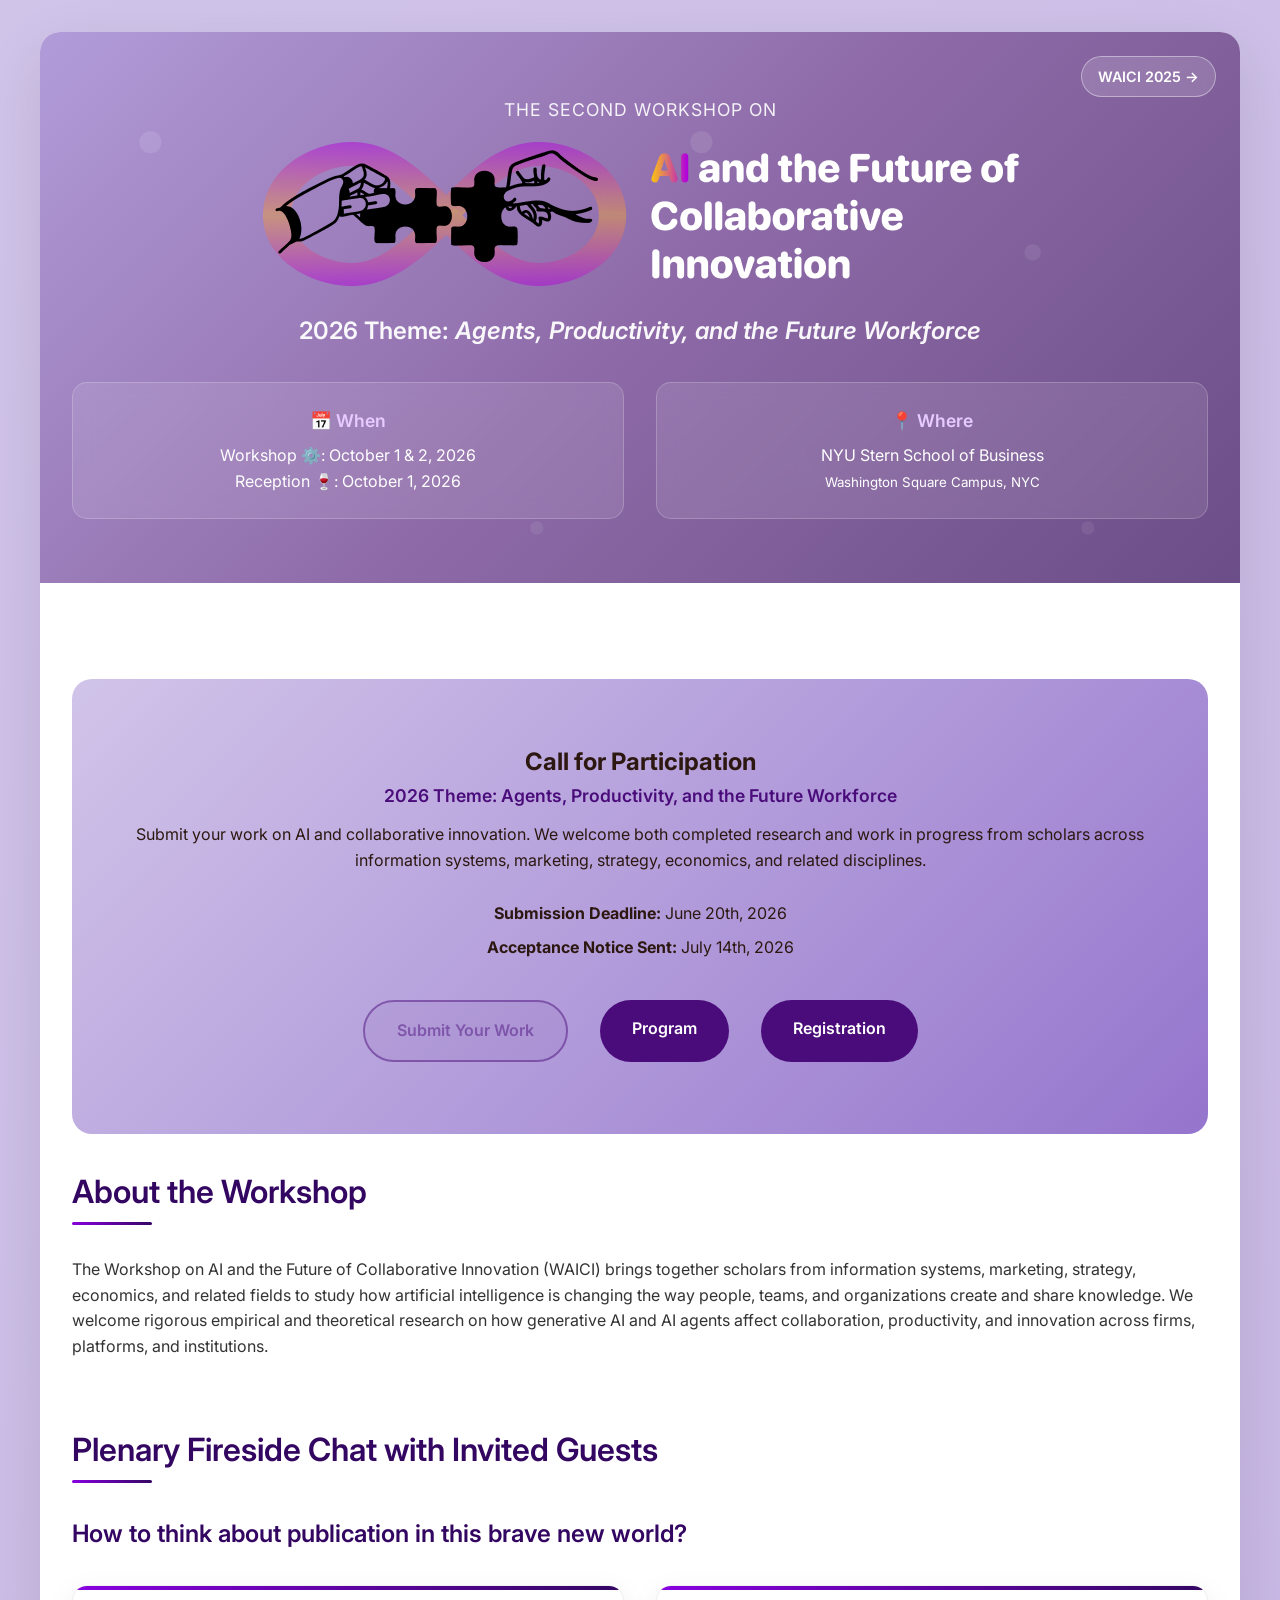
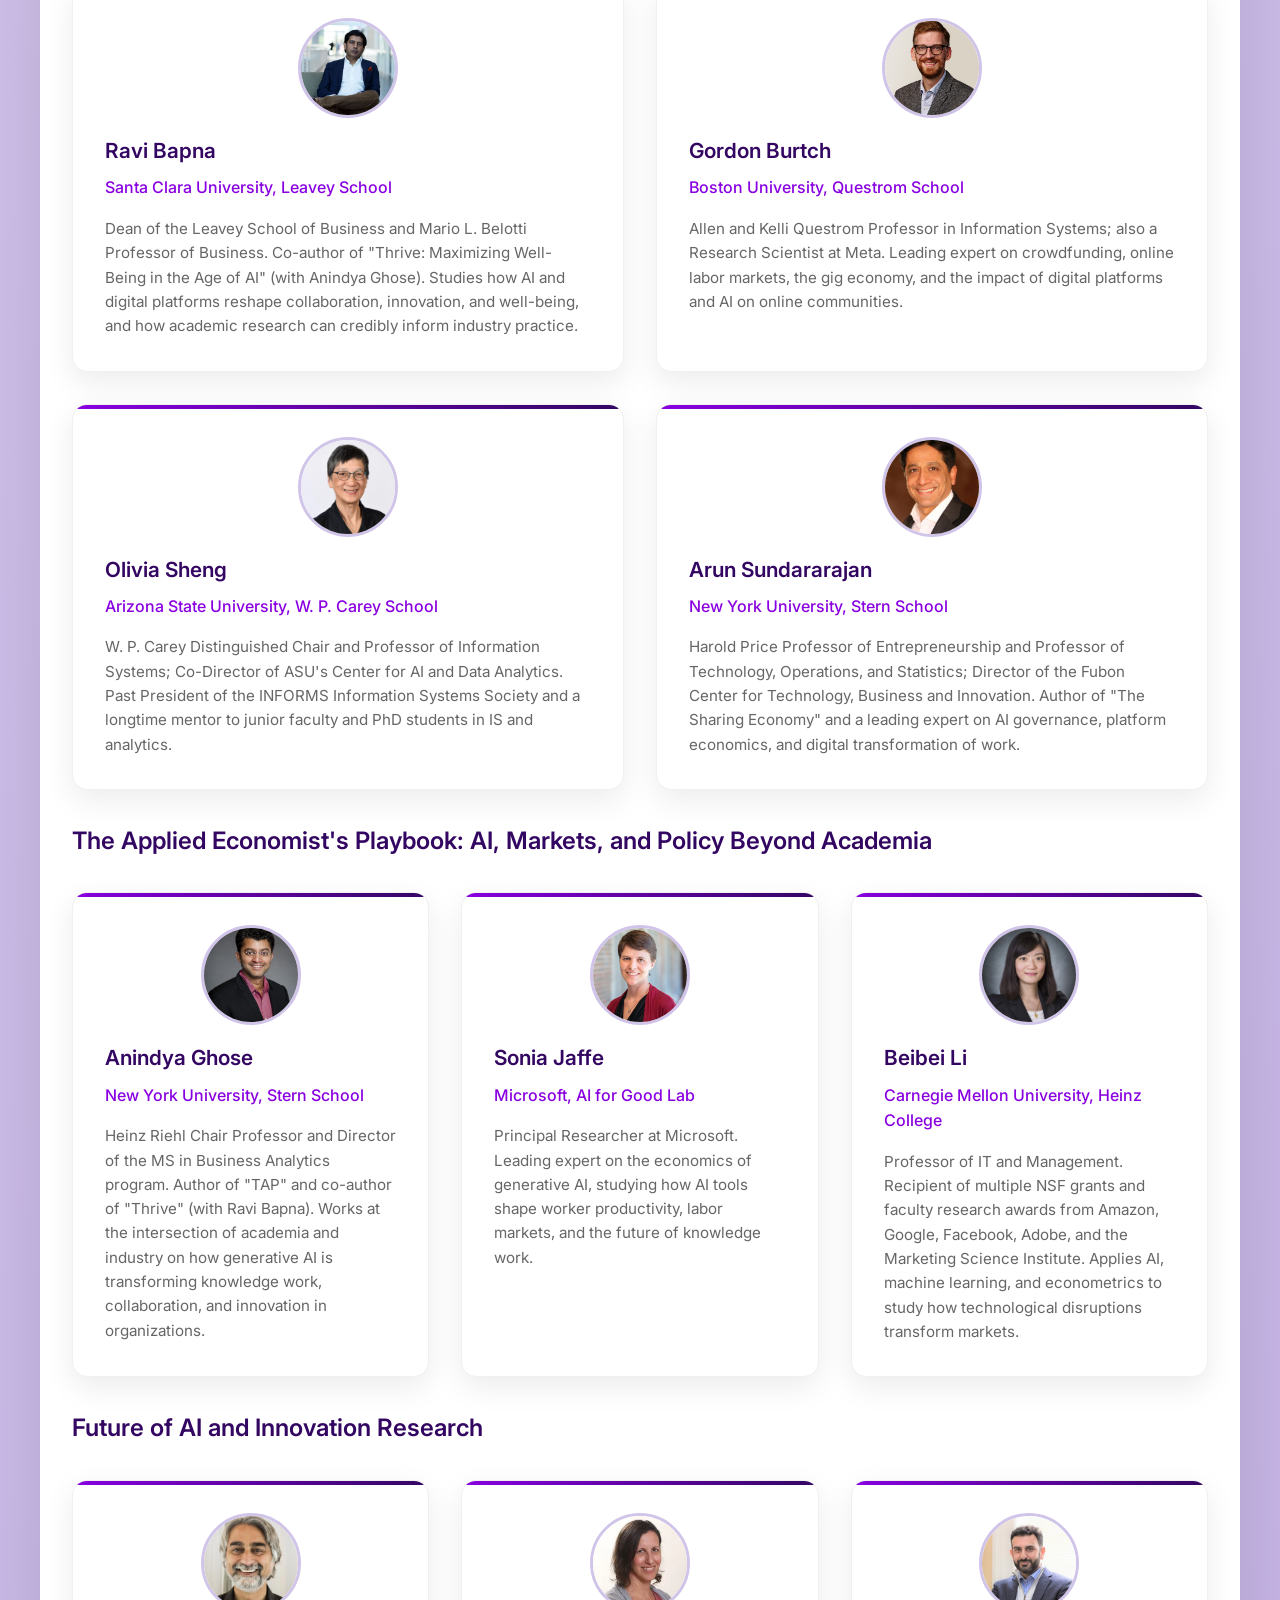
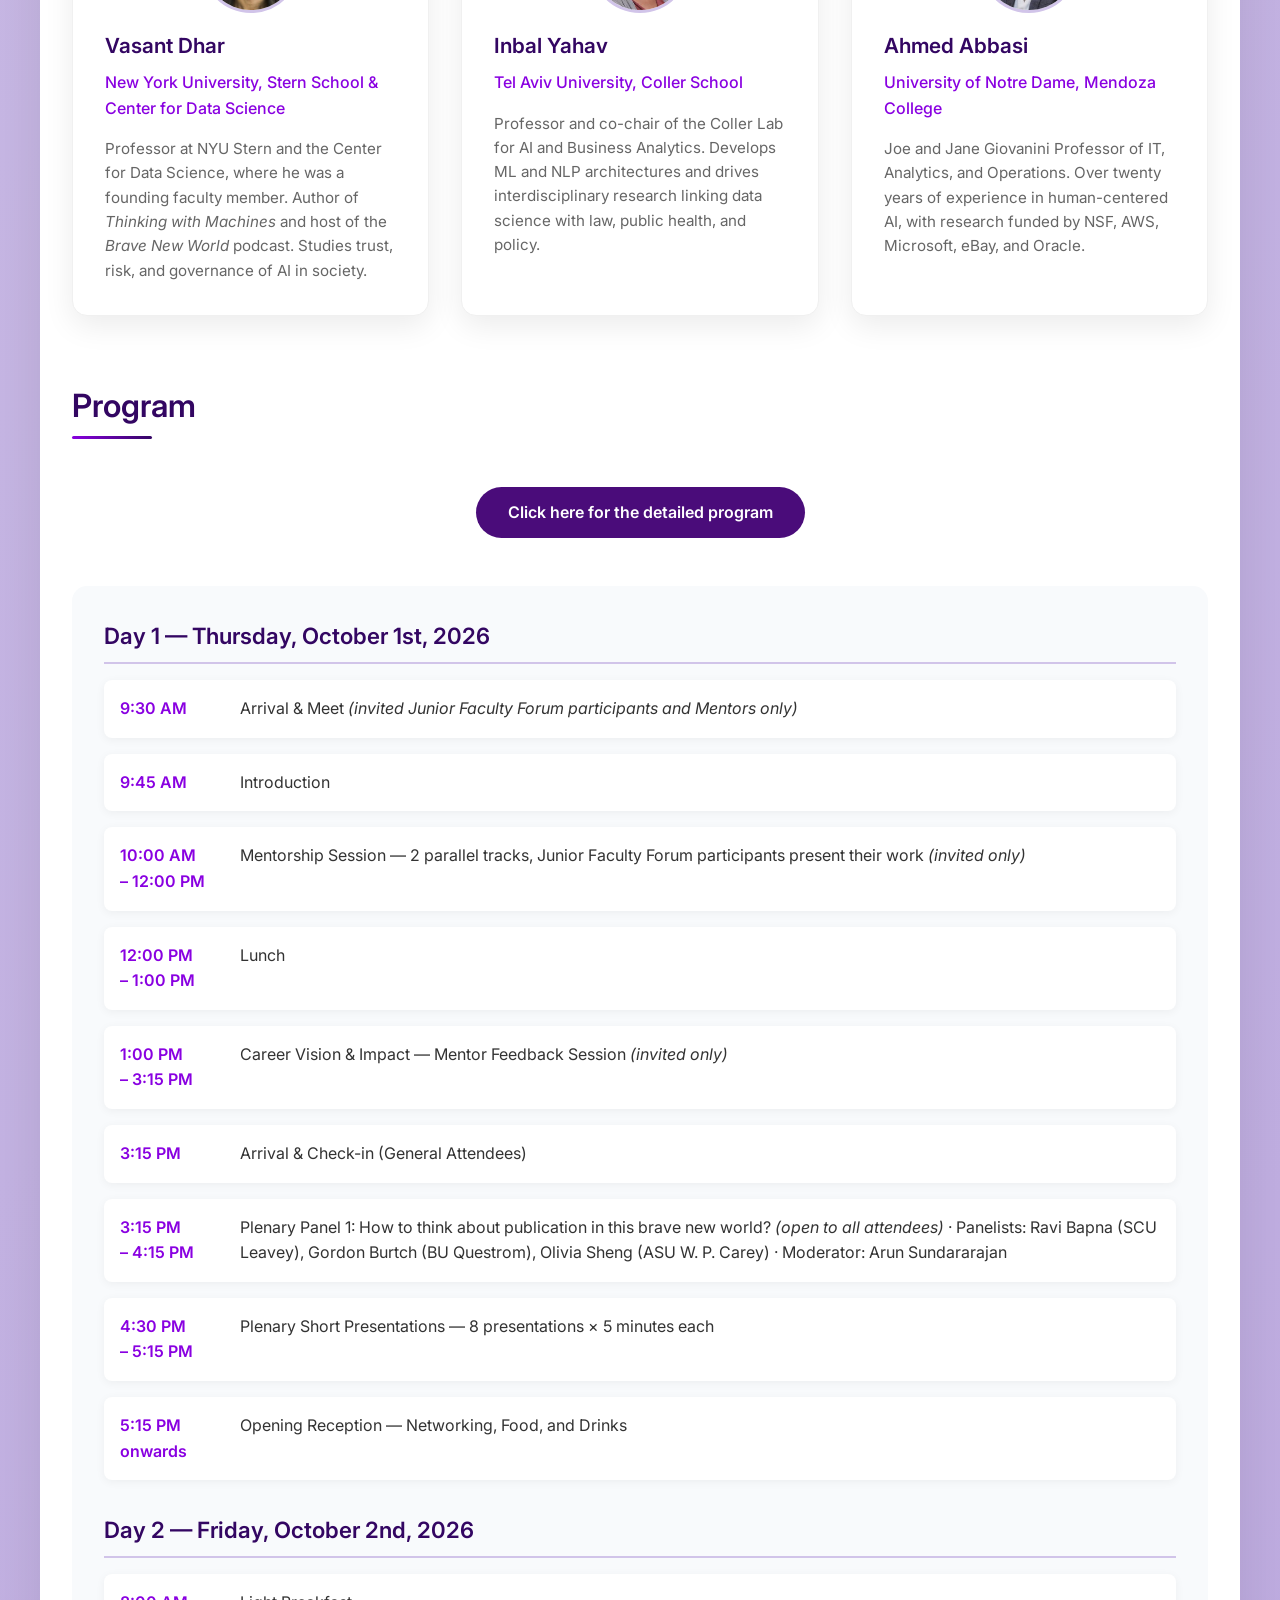
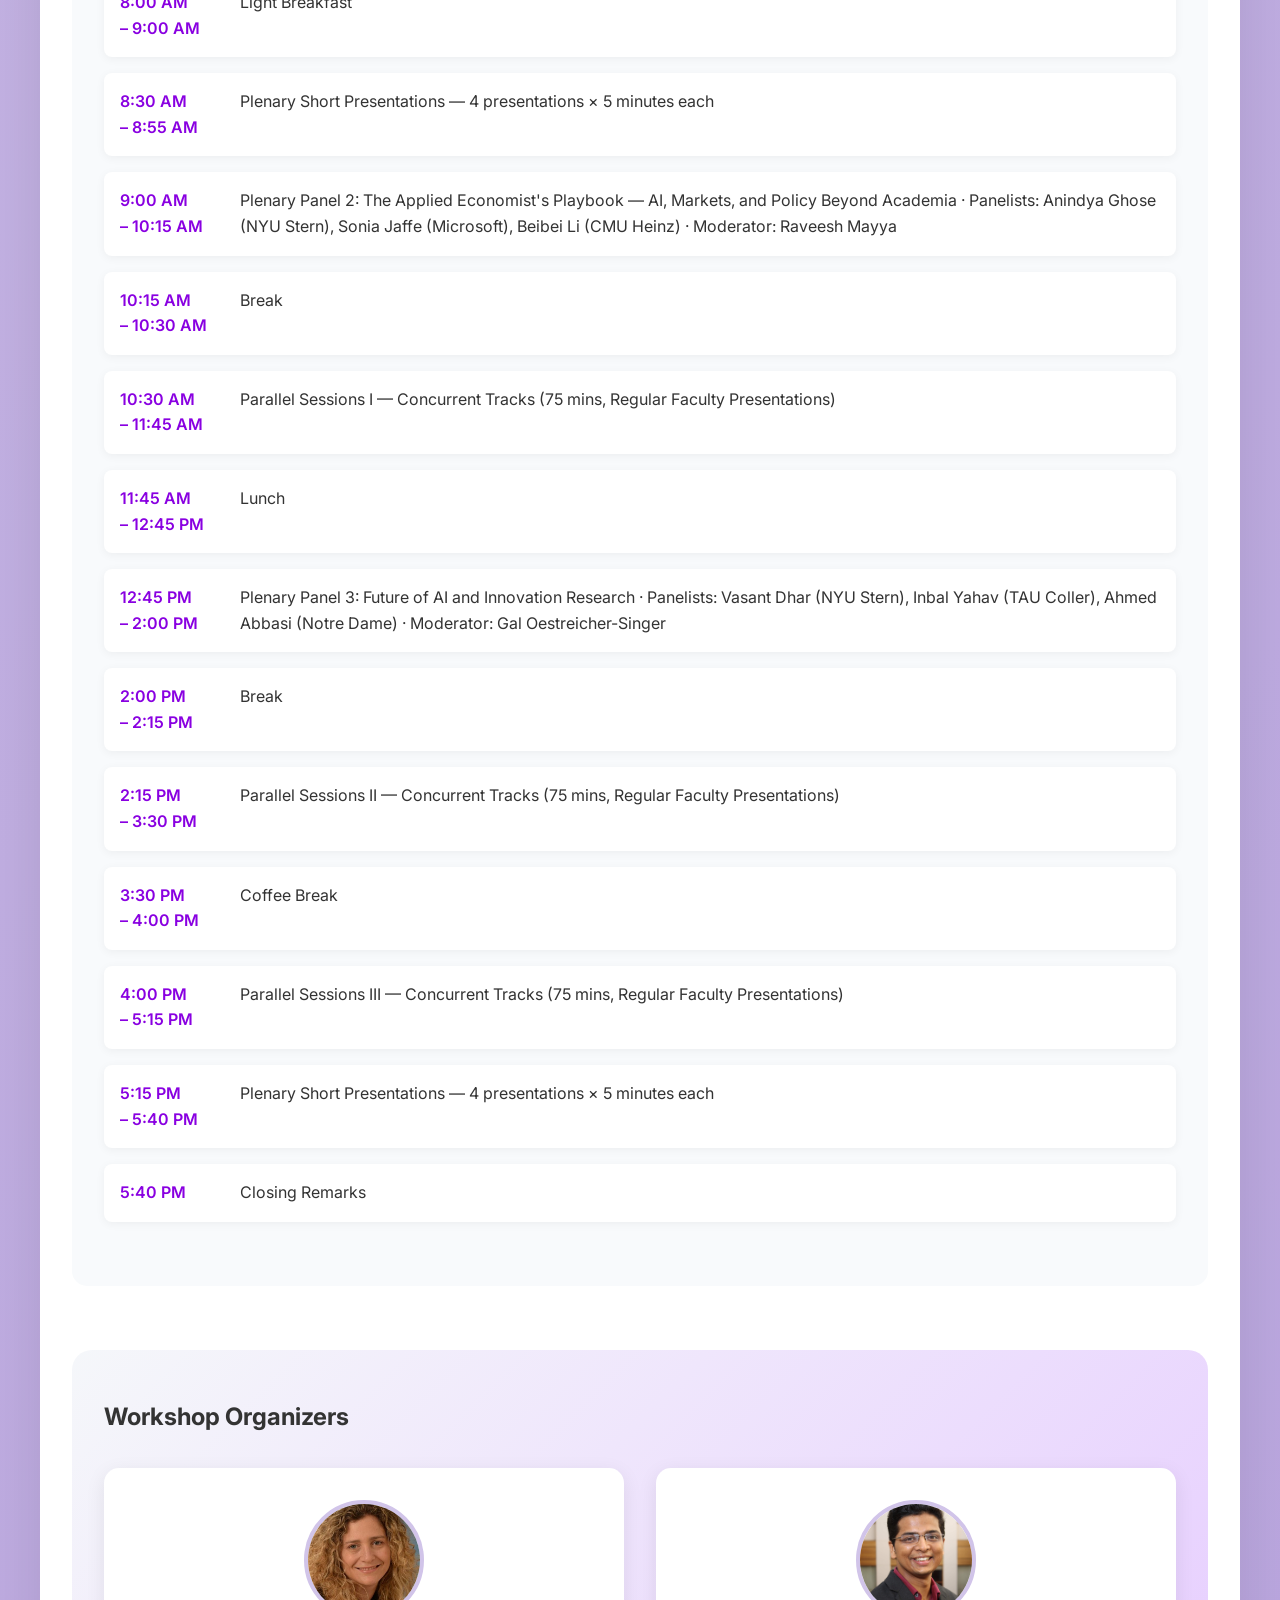
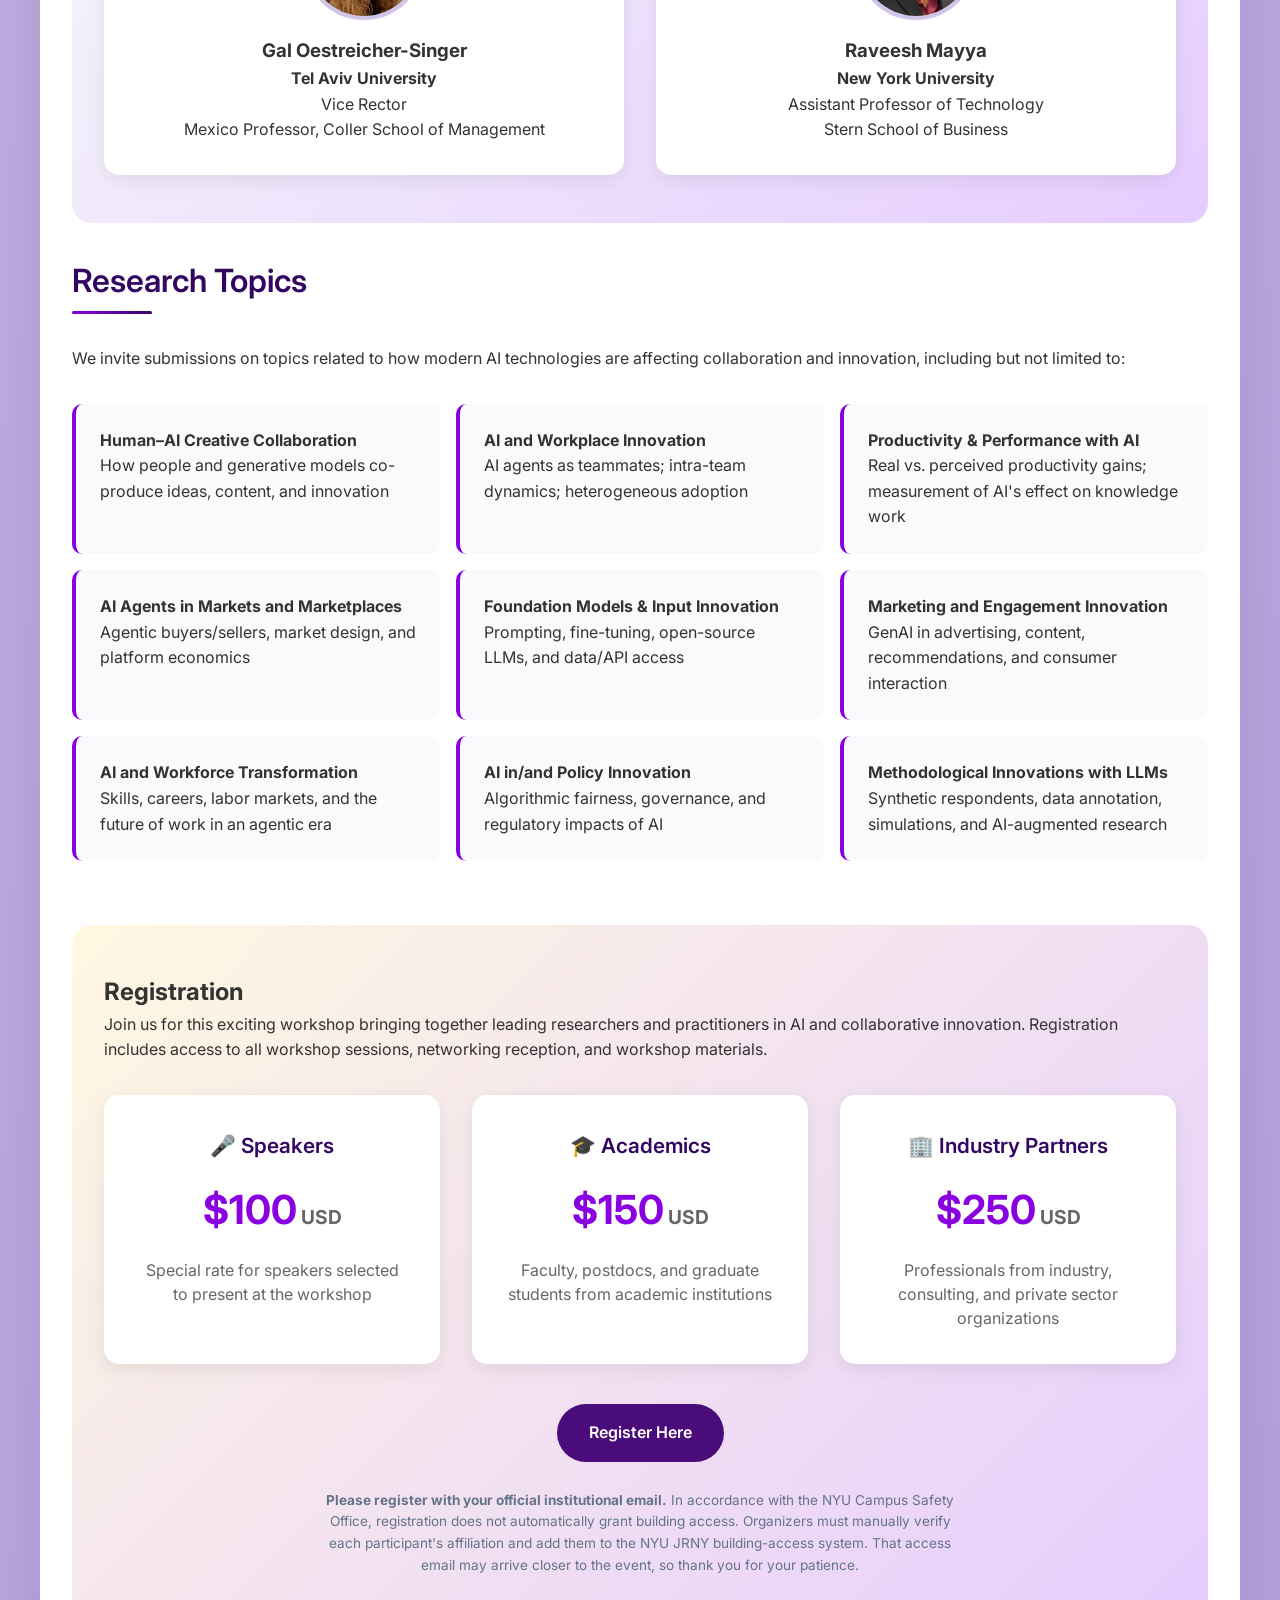
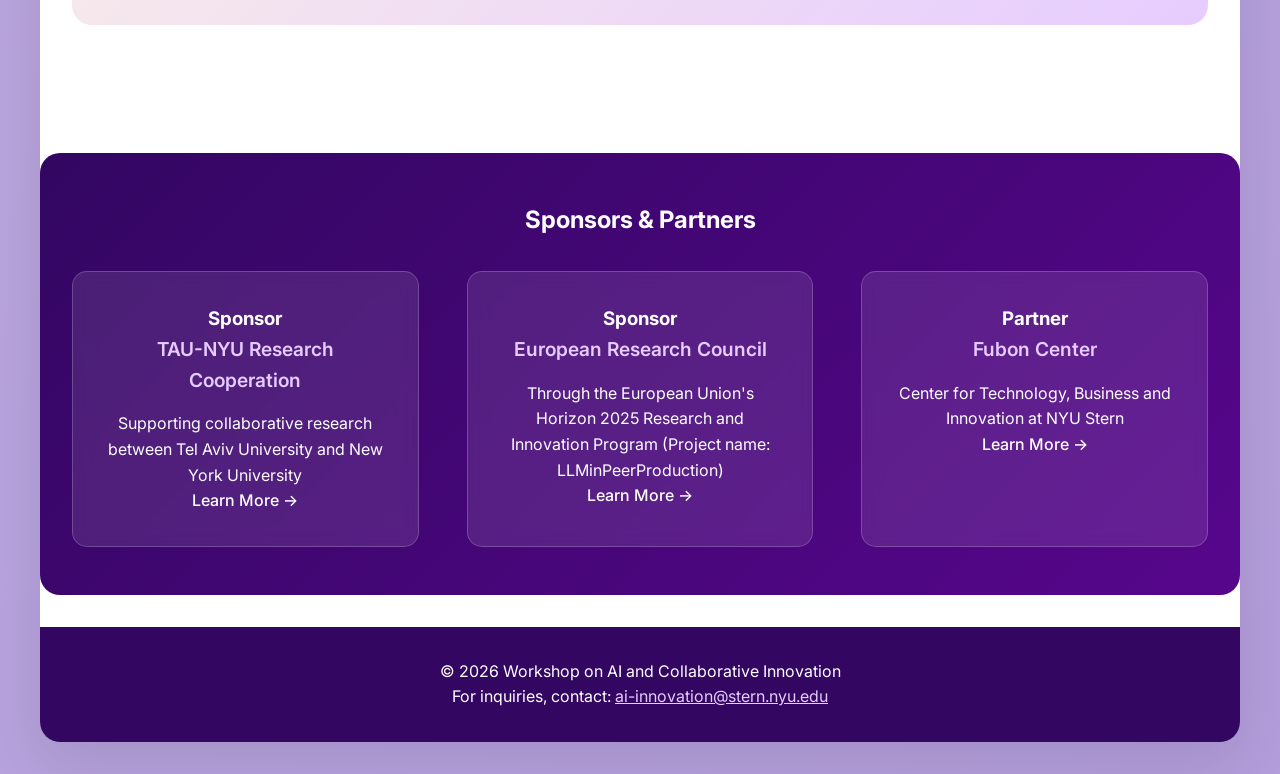
==== commit 07b7ed71: "Enable Program button and link detailed program doc" ====
--- a/index.html
+++ b/index.html
@@ -711,7 +711,7 @@
                         <span class="disabled-button" aria-disabled="true">Submit Your Work</span>
                         <span class="closed-tooltip">Submission deadline has passed</span>
                     </span>
-                    <span class="disabled-button">Program</span>
+                    <a href="#program" class="program-button">Program</a>
                     <a href="#registration" class="program-button">Registration</a>
                 </div>
             </div>
@@ -804,6 +804,9 @@
 
             <section id="program">
                 <h2>Program </h2>
+                <p style="text-align: center; margin-bottom: 1rem;">
+                    <a href="https://docs.google.com/document/d/1MG8Js_MlTi6KMJsFQxbT_B1bMWueMlO-/" target="_blank" rel="nofollow noopener" class="program-link">Click here for the detailed program</a>
+                </p>
                 <div class="program-schedule">
                     <div class="program-day">
                         <div class="program-date">Day 1 — Thursday, October 1st, 2026</div>
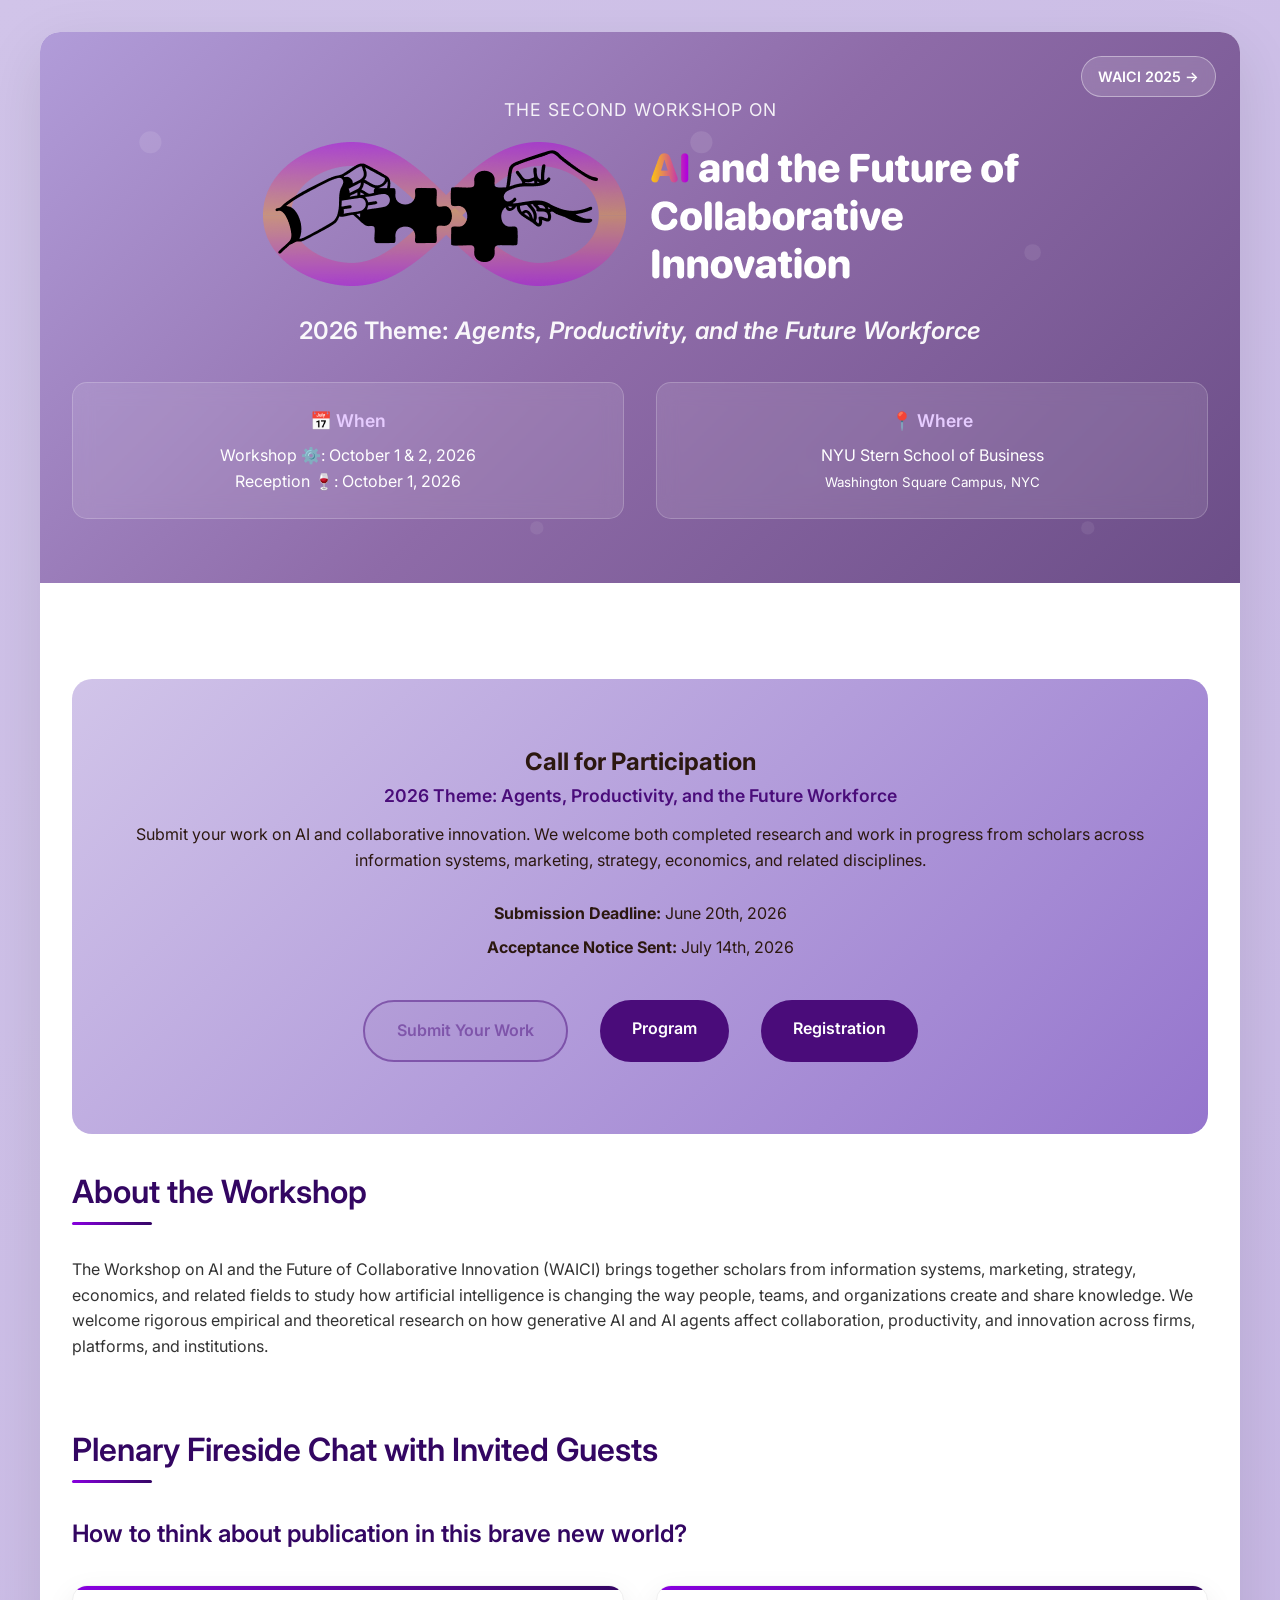
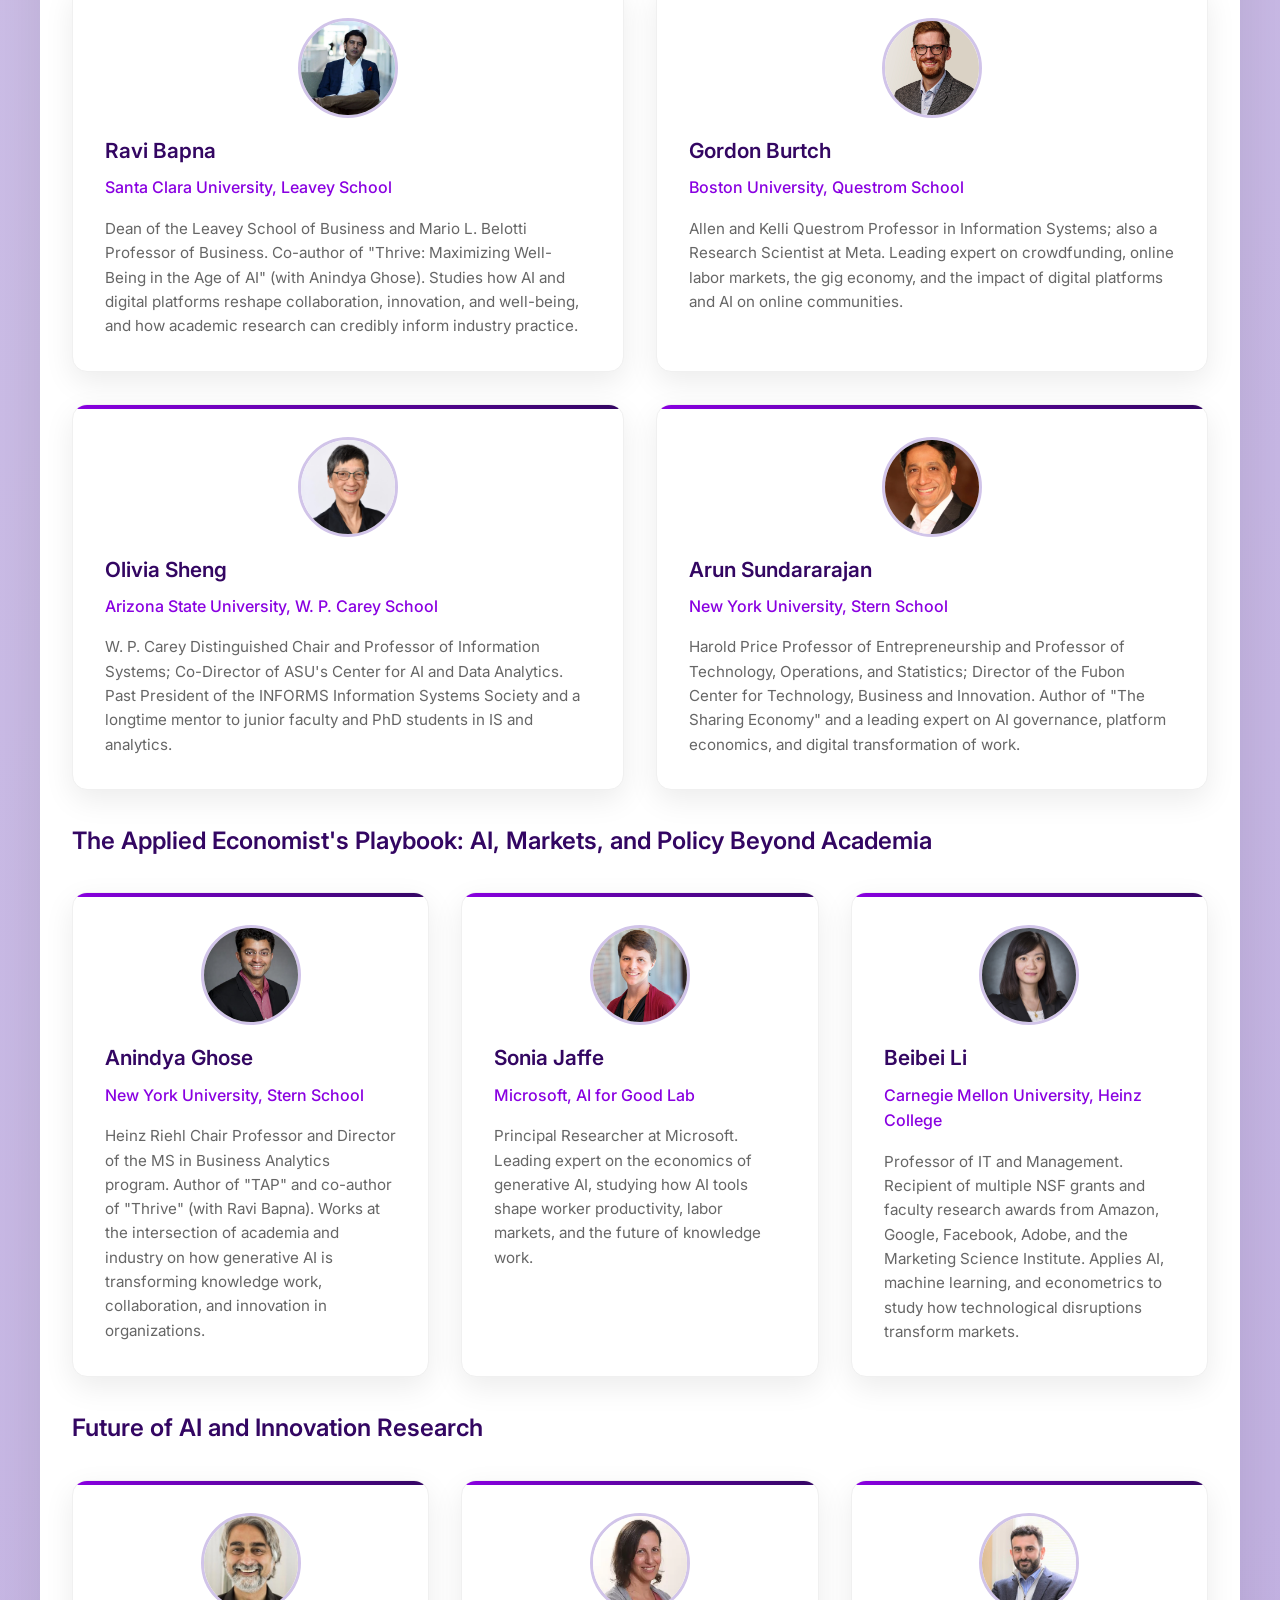
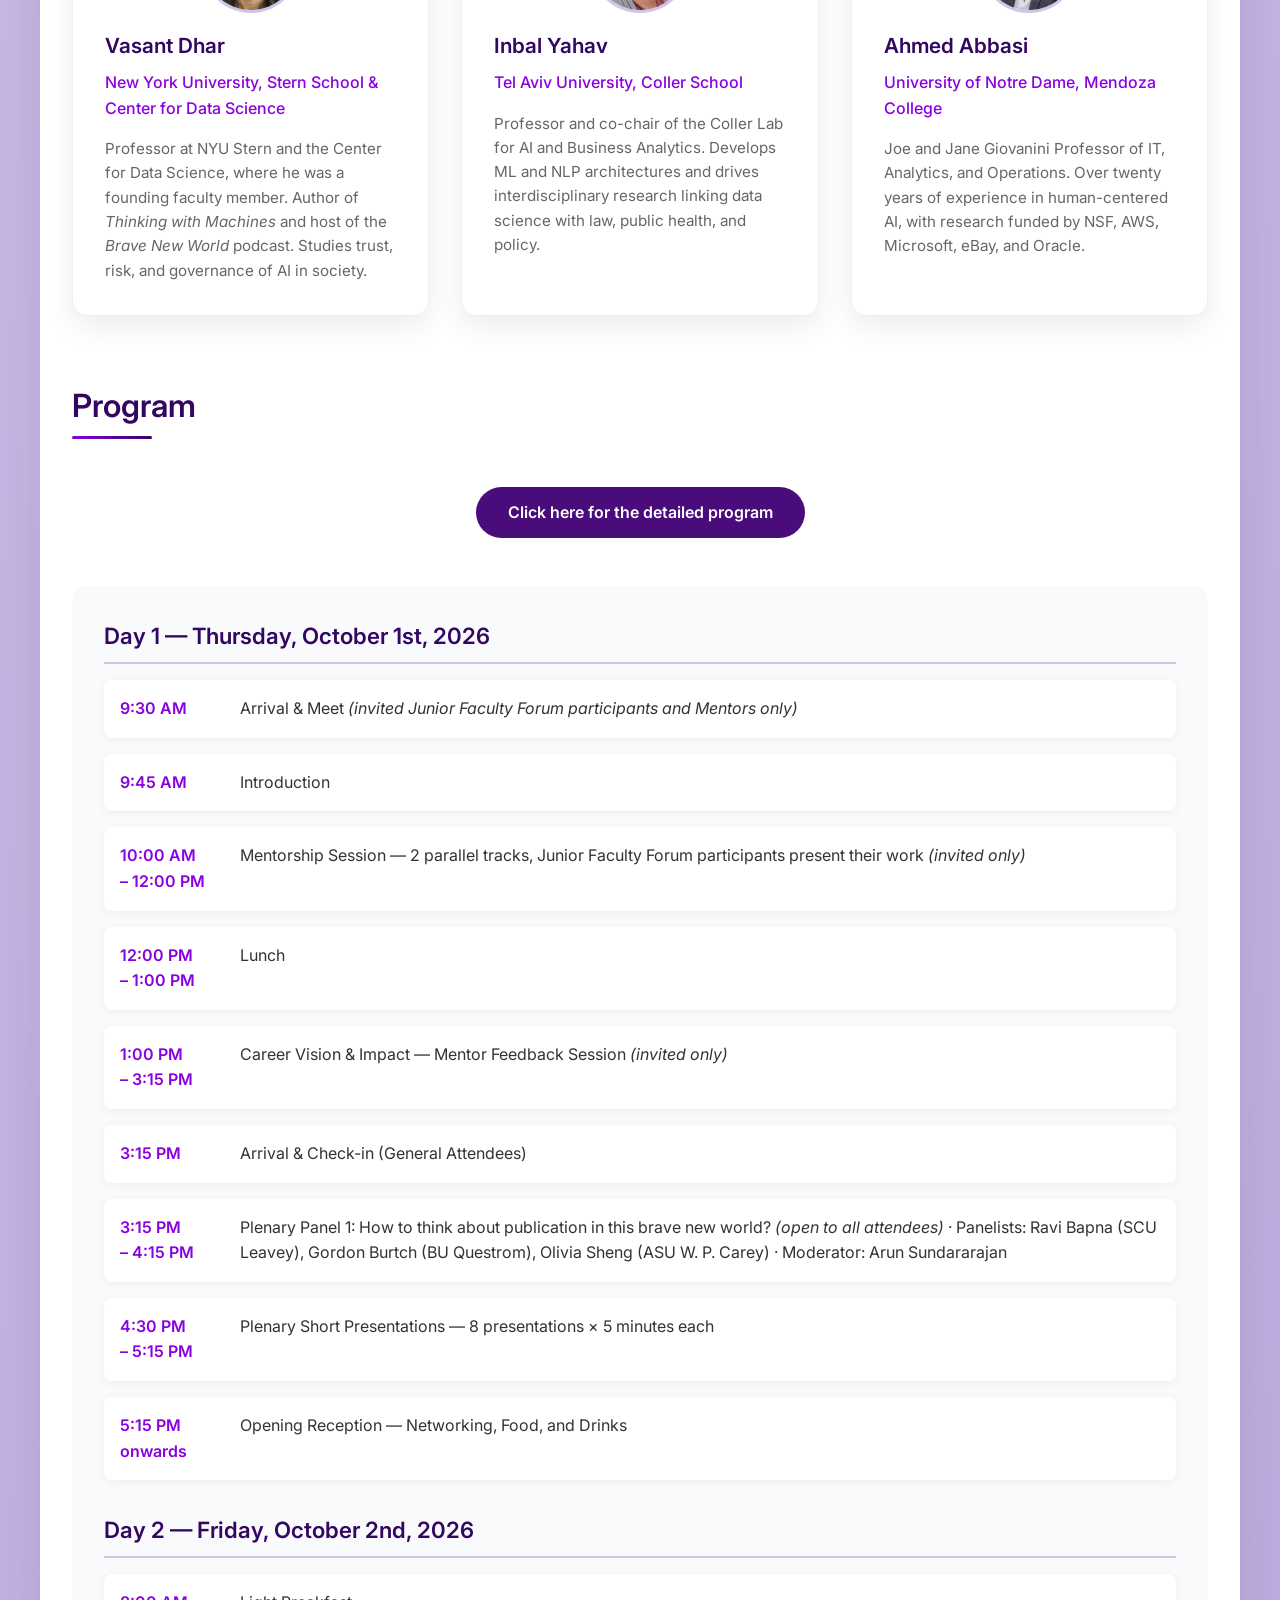
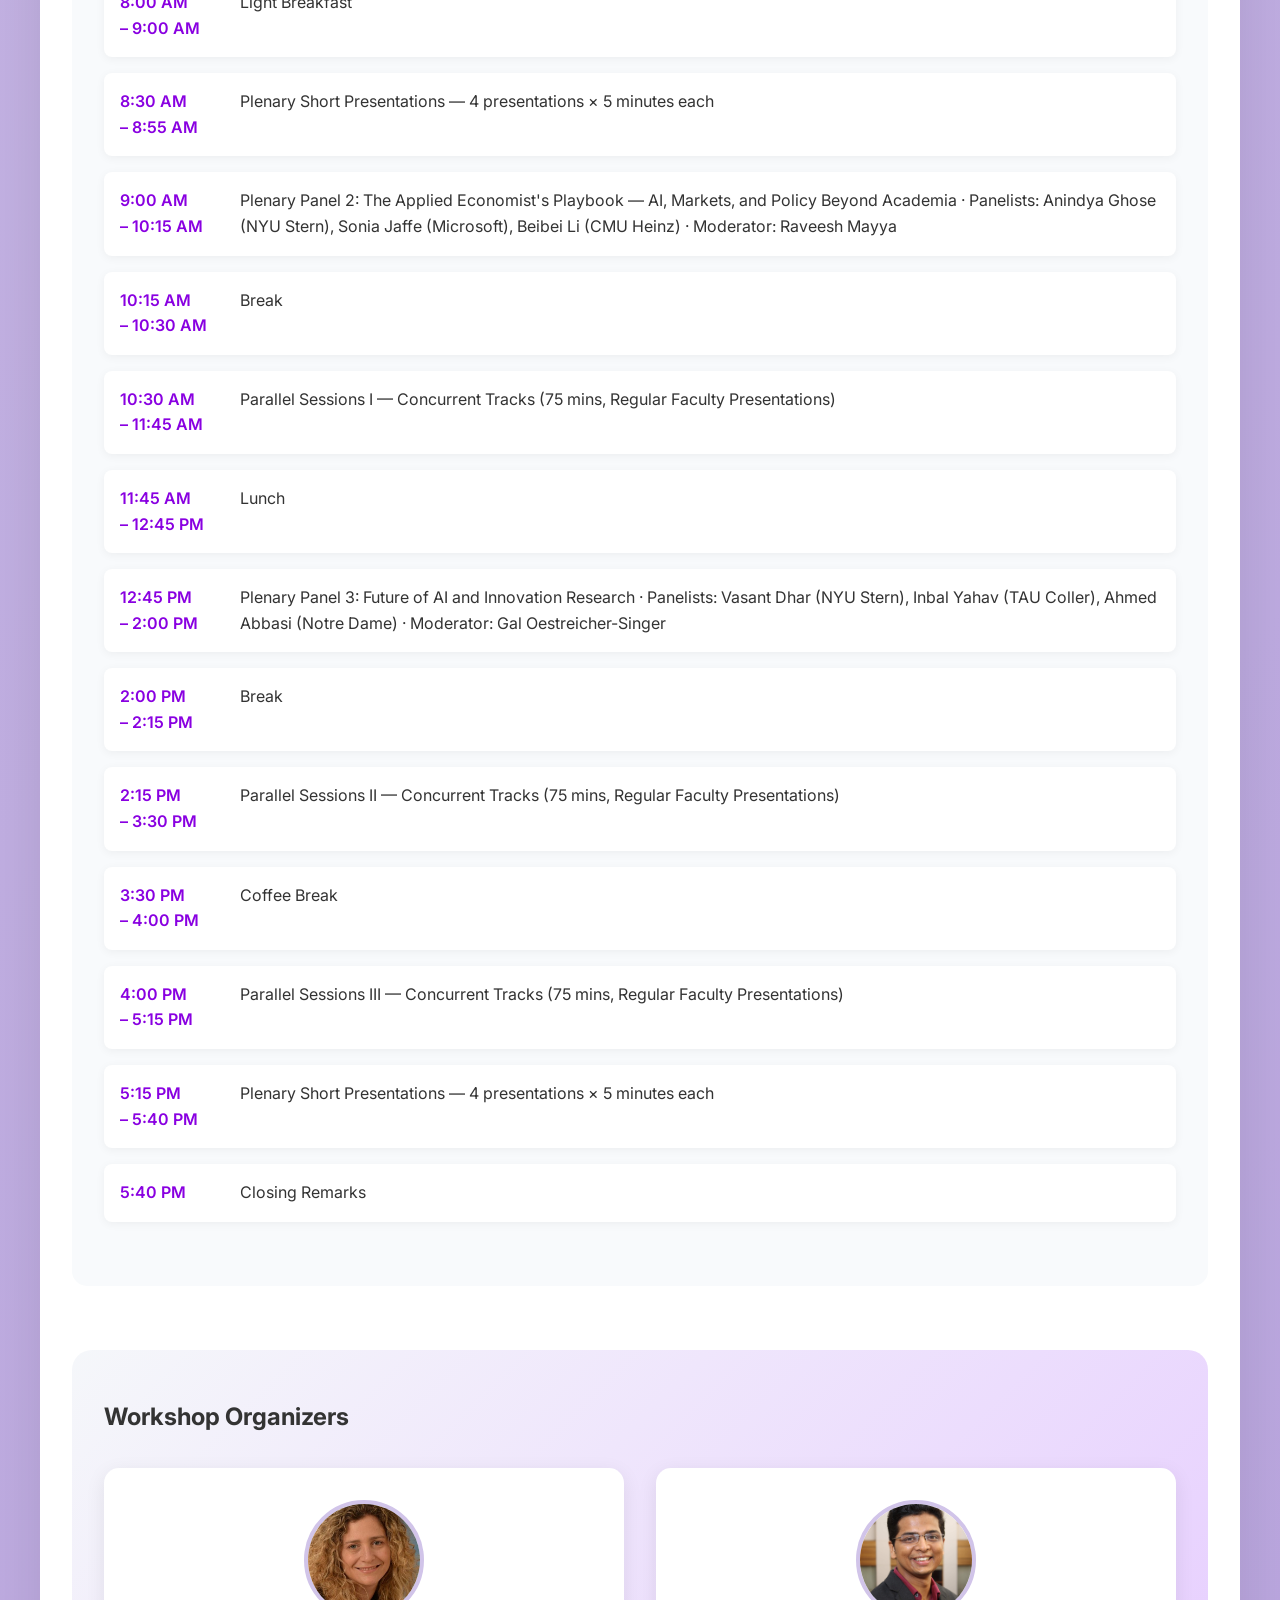
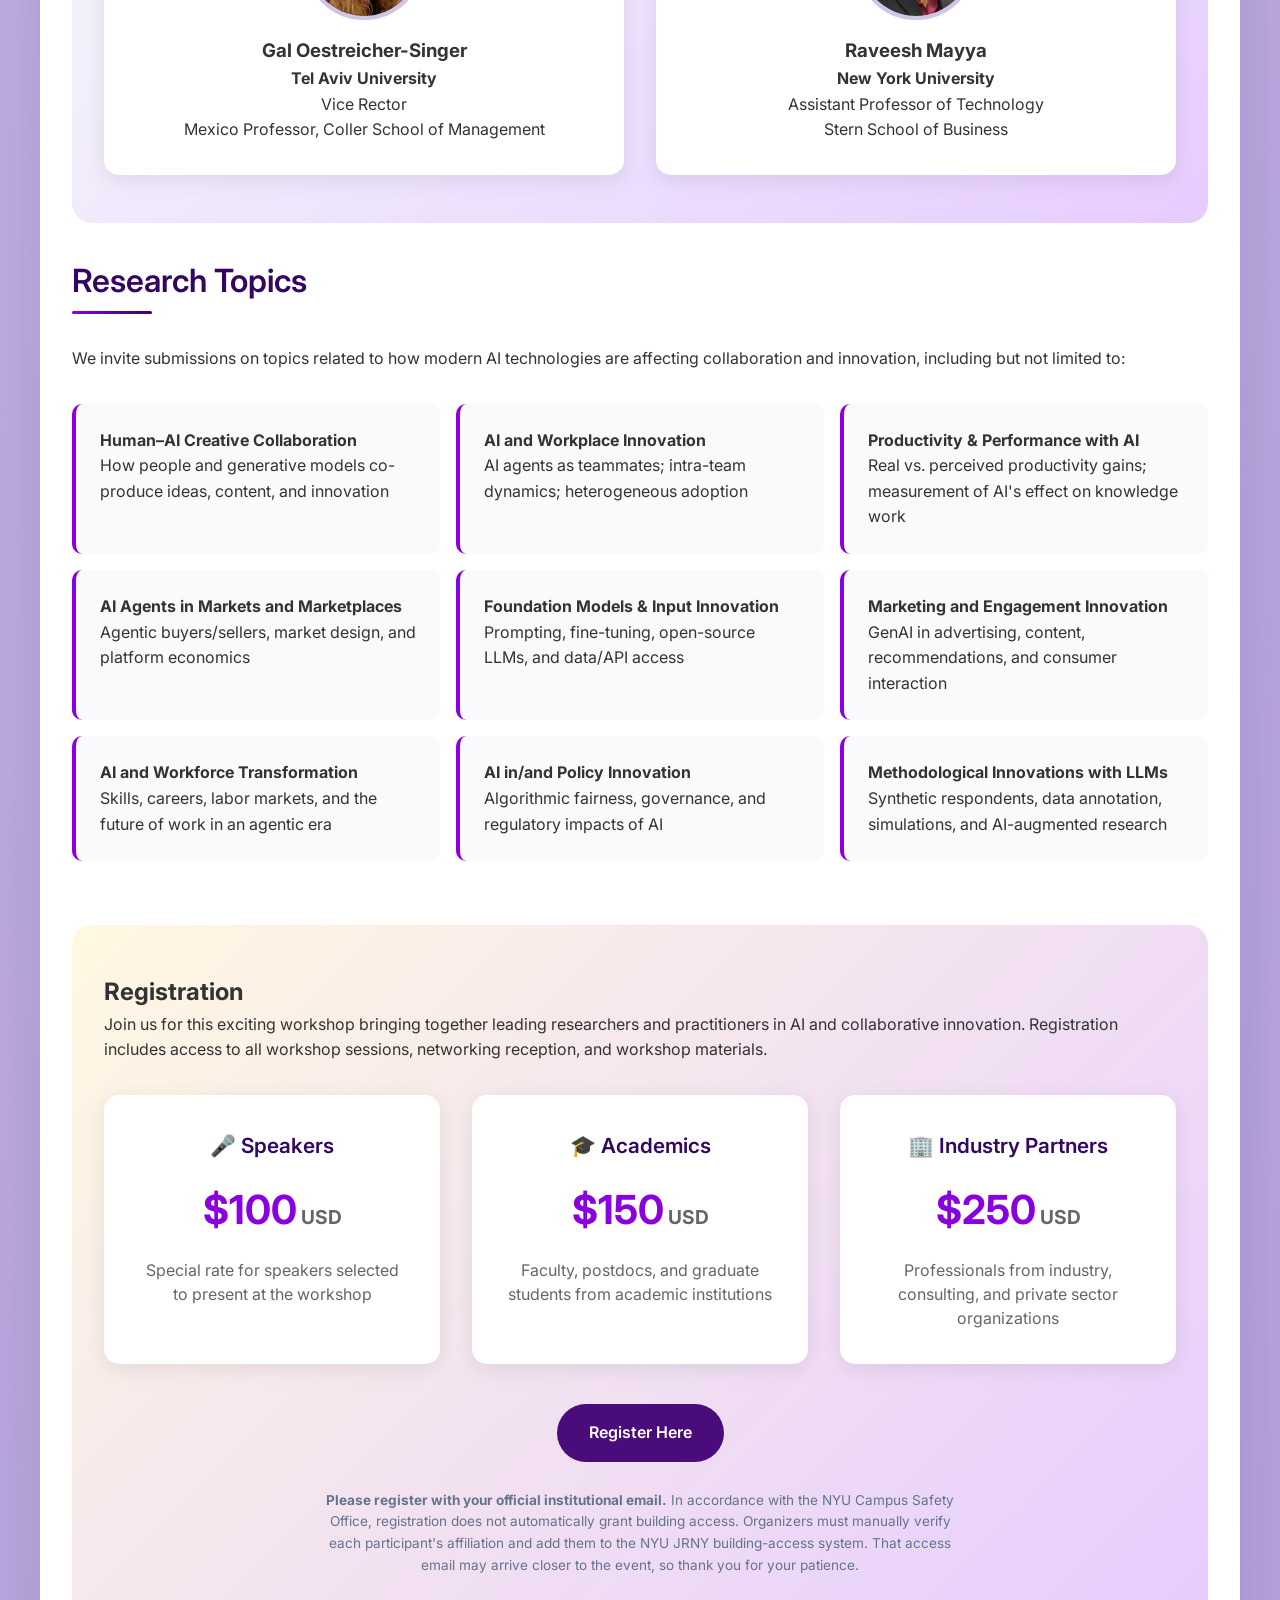
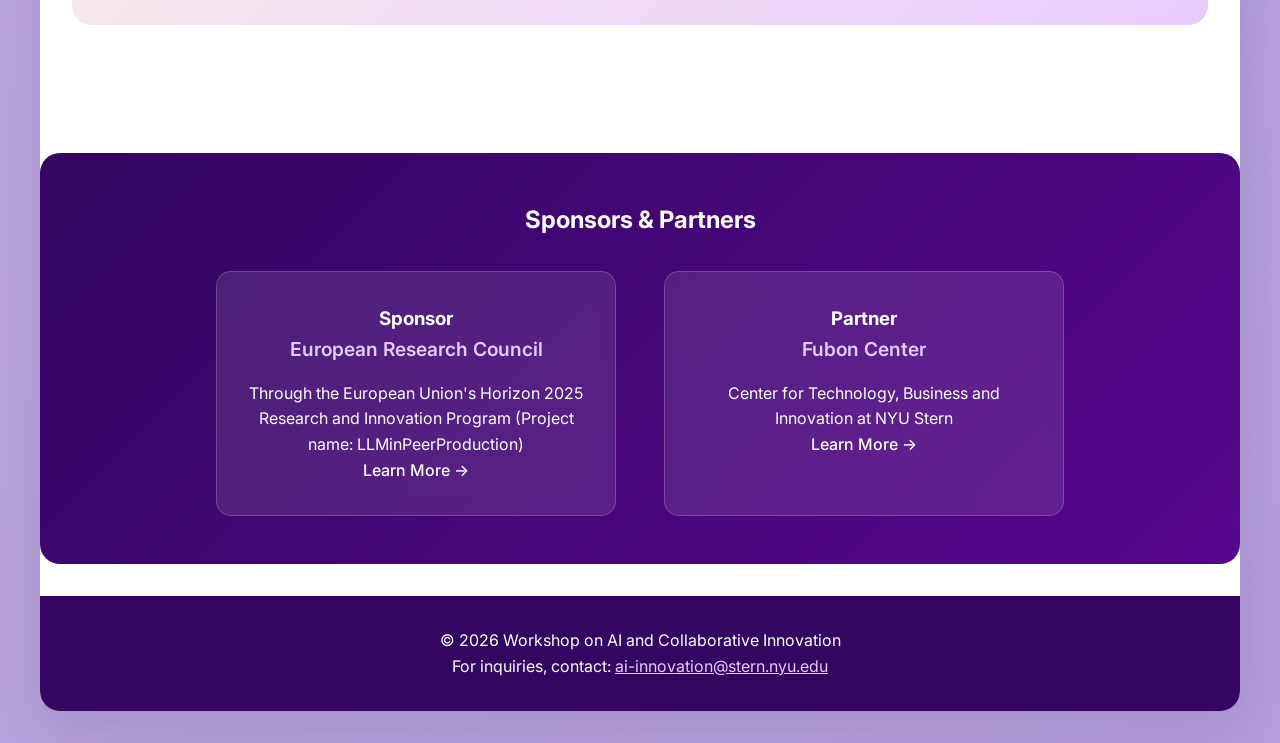
==== commit 29bd6fb7: "Remove TAU-NYU Research Cooperation sponsor card" ====
--- a/index.html
+++ b/index.html
@@ -1009,12 +1009,6 @@
             <div class="sponsors-container">
                 <div class="sponsor-card">
                     <h3>Sponsor</h3>
-                    <h4>TAU-NYU Research Cooperation</h4>
-                    <p>Supporting collaborative research between Tel Aviv University and New York University</p>
-                    <a href="https://www.nyu.edu/faculty/faculty-in-the-global-network/scholarly-opportunities/TAU-NYU-Research-Cooperation.html" target="_blank">Learn More →</a>
-                </div>
-                <div class="sponsor-card">
-                    <h3>Sponsor</h3>
                     <h4>European Research Council</h4>
                     <p>Through the European Union's Horizon 2025 Research and Innovation Program (Project name: LLMinPeerProduction)</p>
                     <a href="https://research-and-innovation.ec.europa.eu/funding/funding-opportunities/funding-programmes-and-open-calls/horizon-2020_en" target="_blank">Learn More →</a>
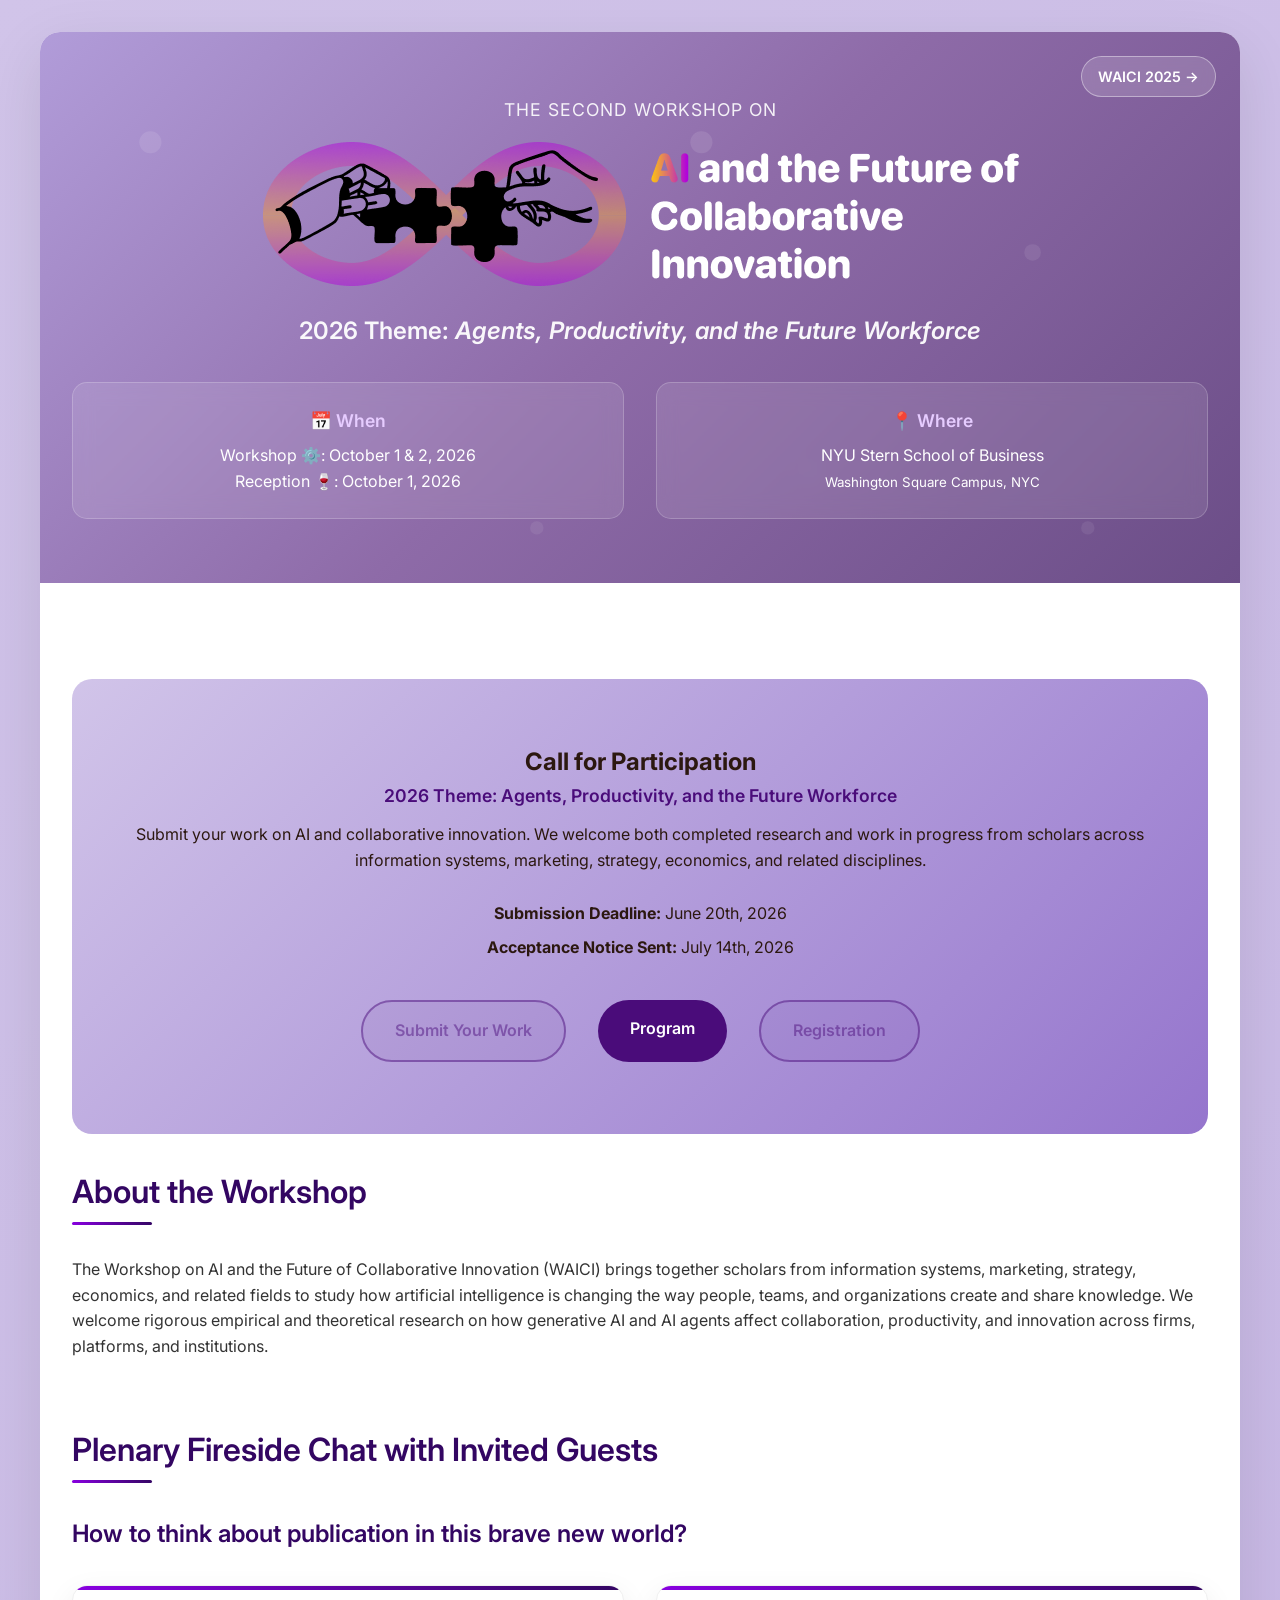
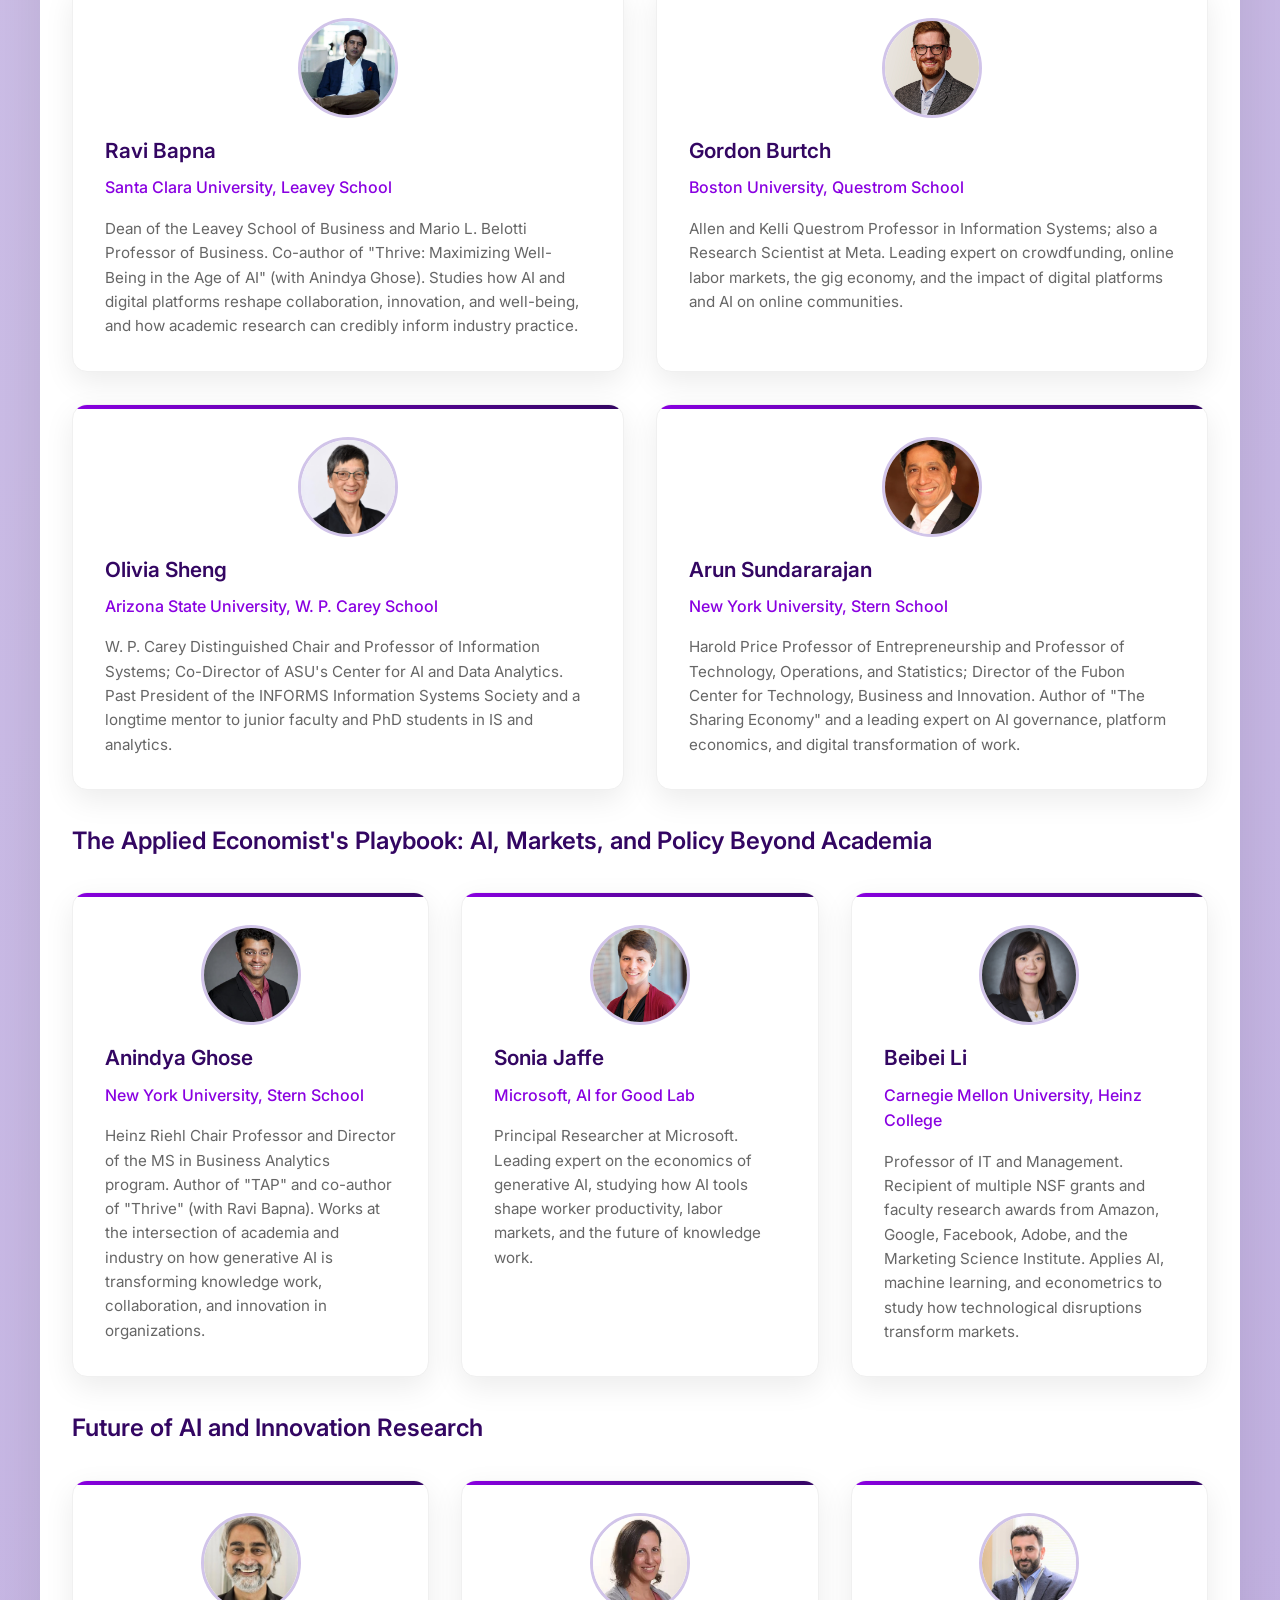
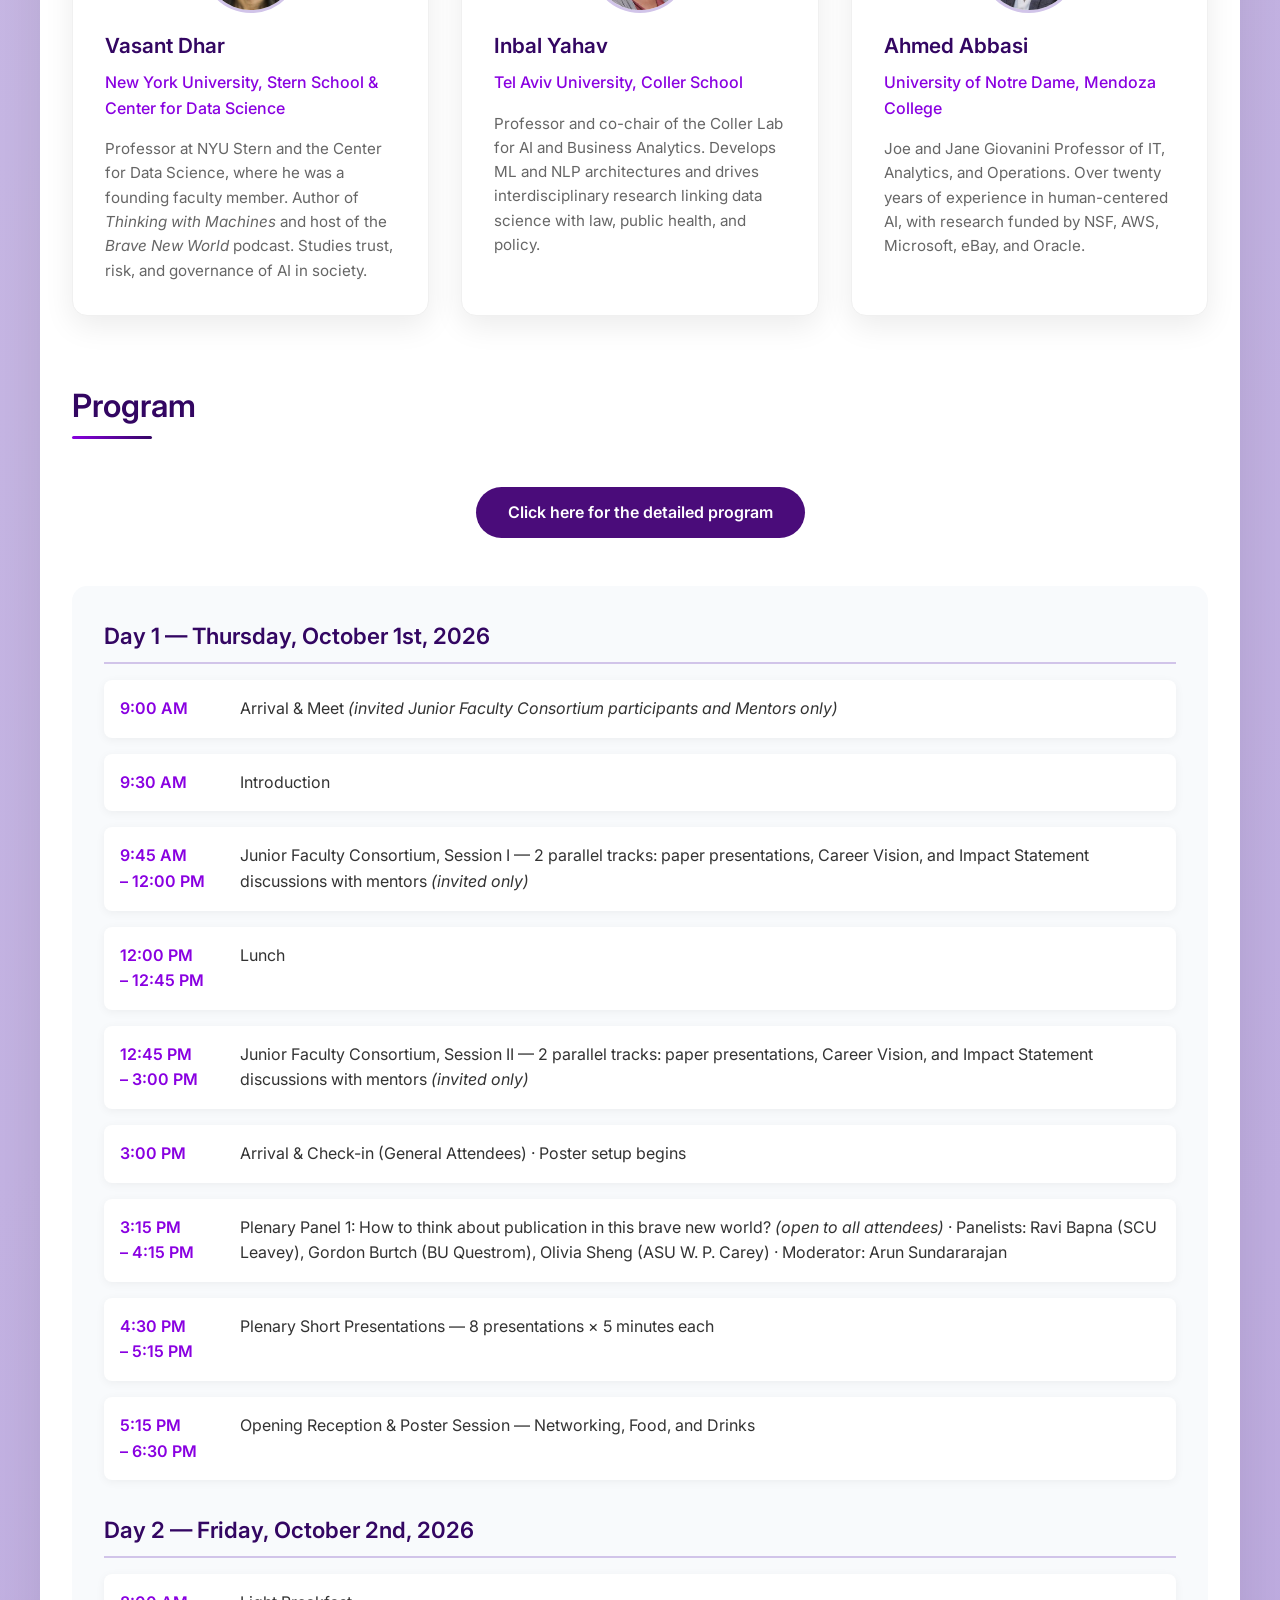
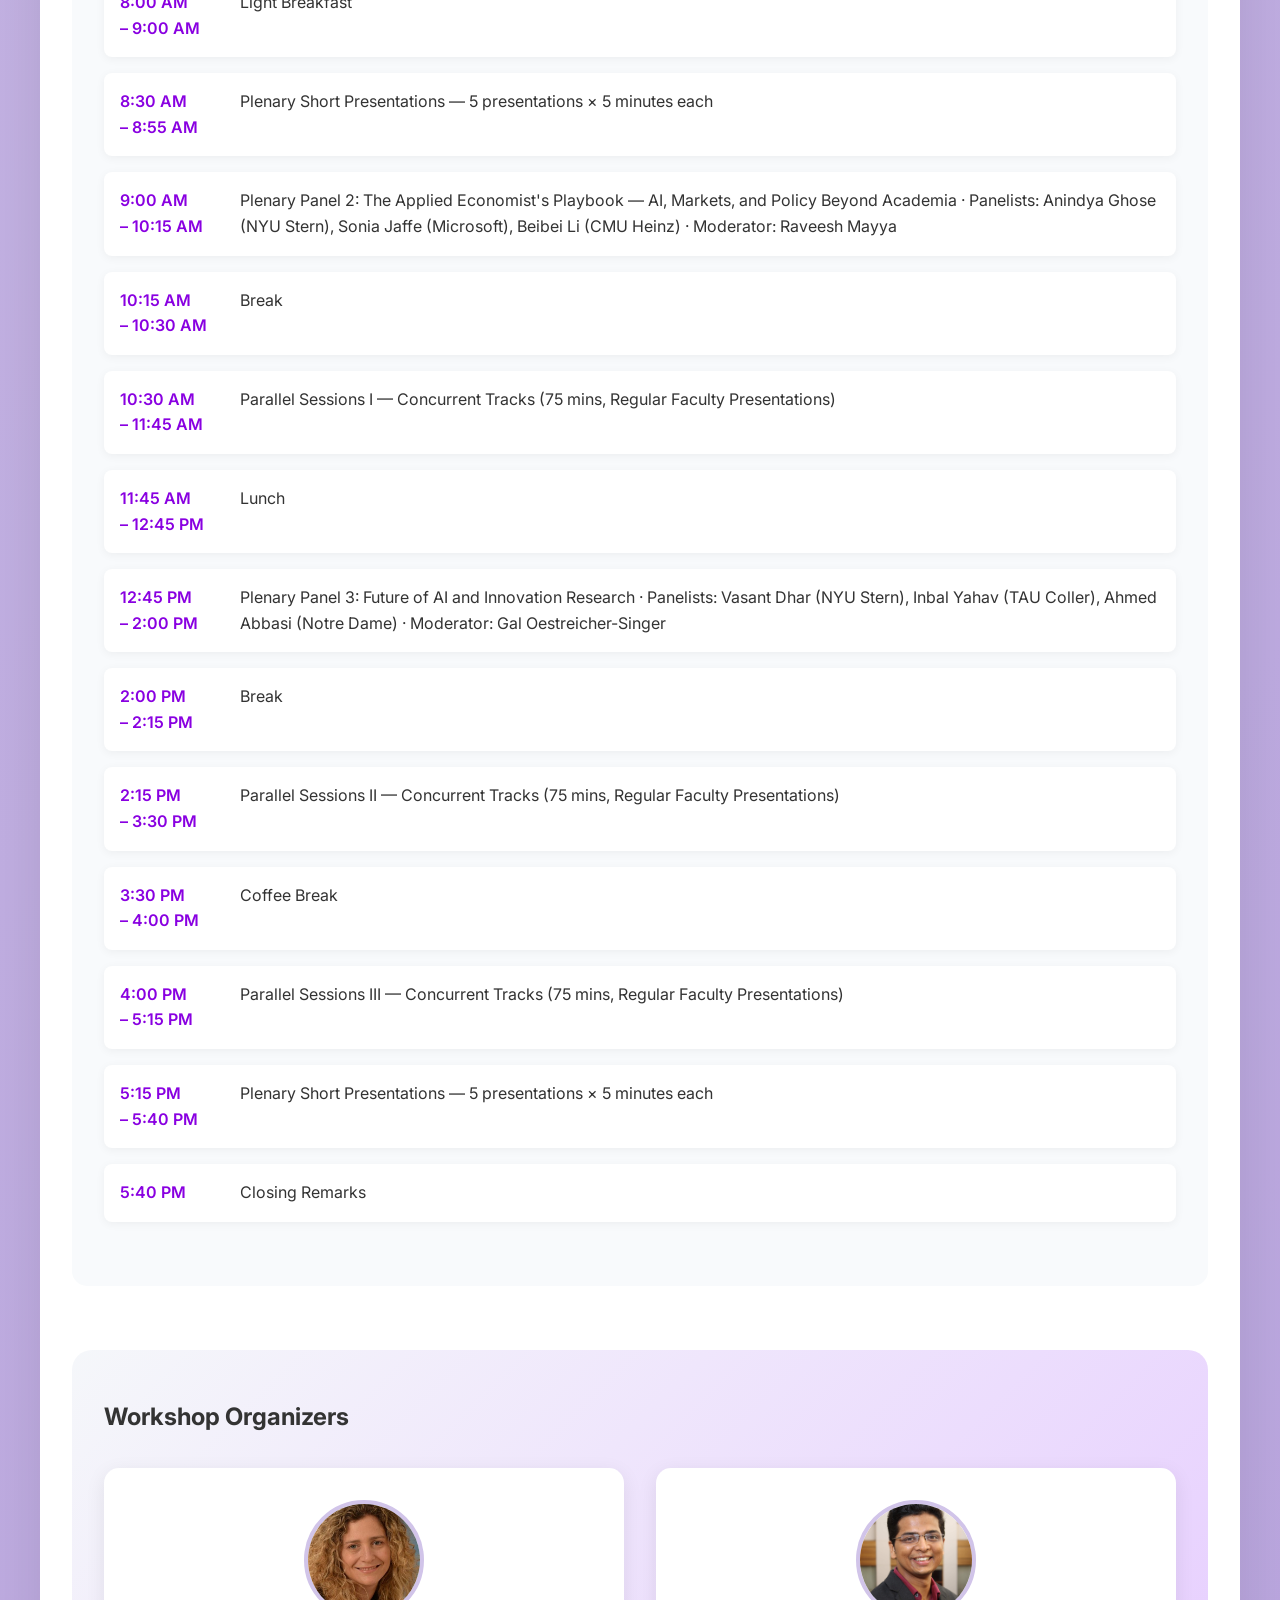
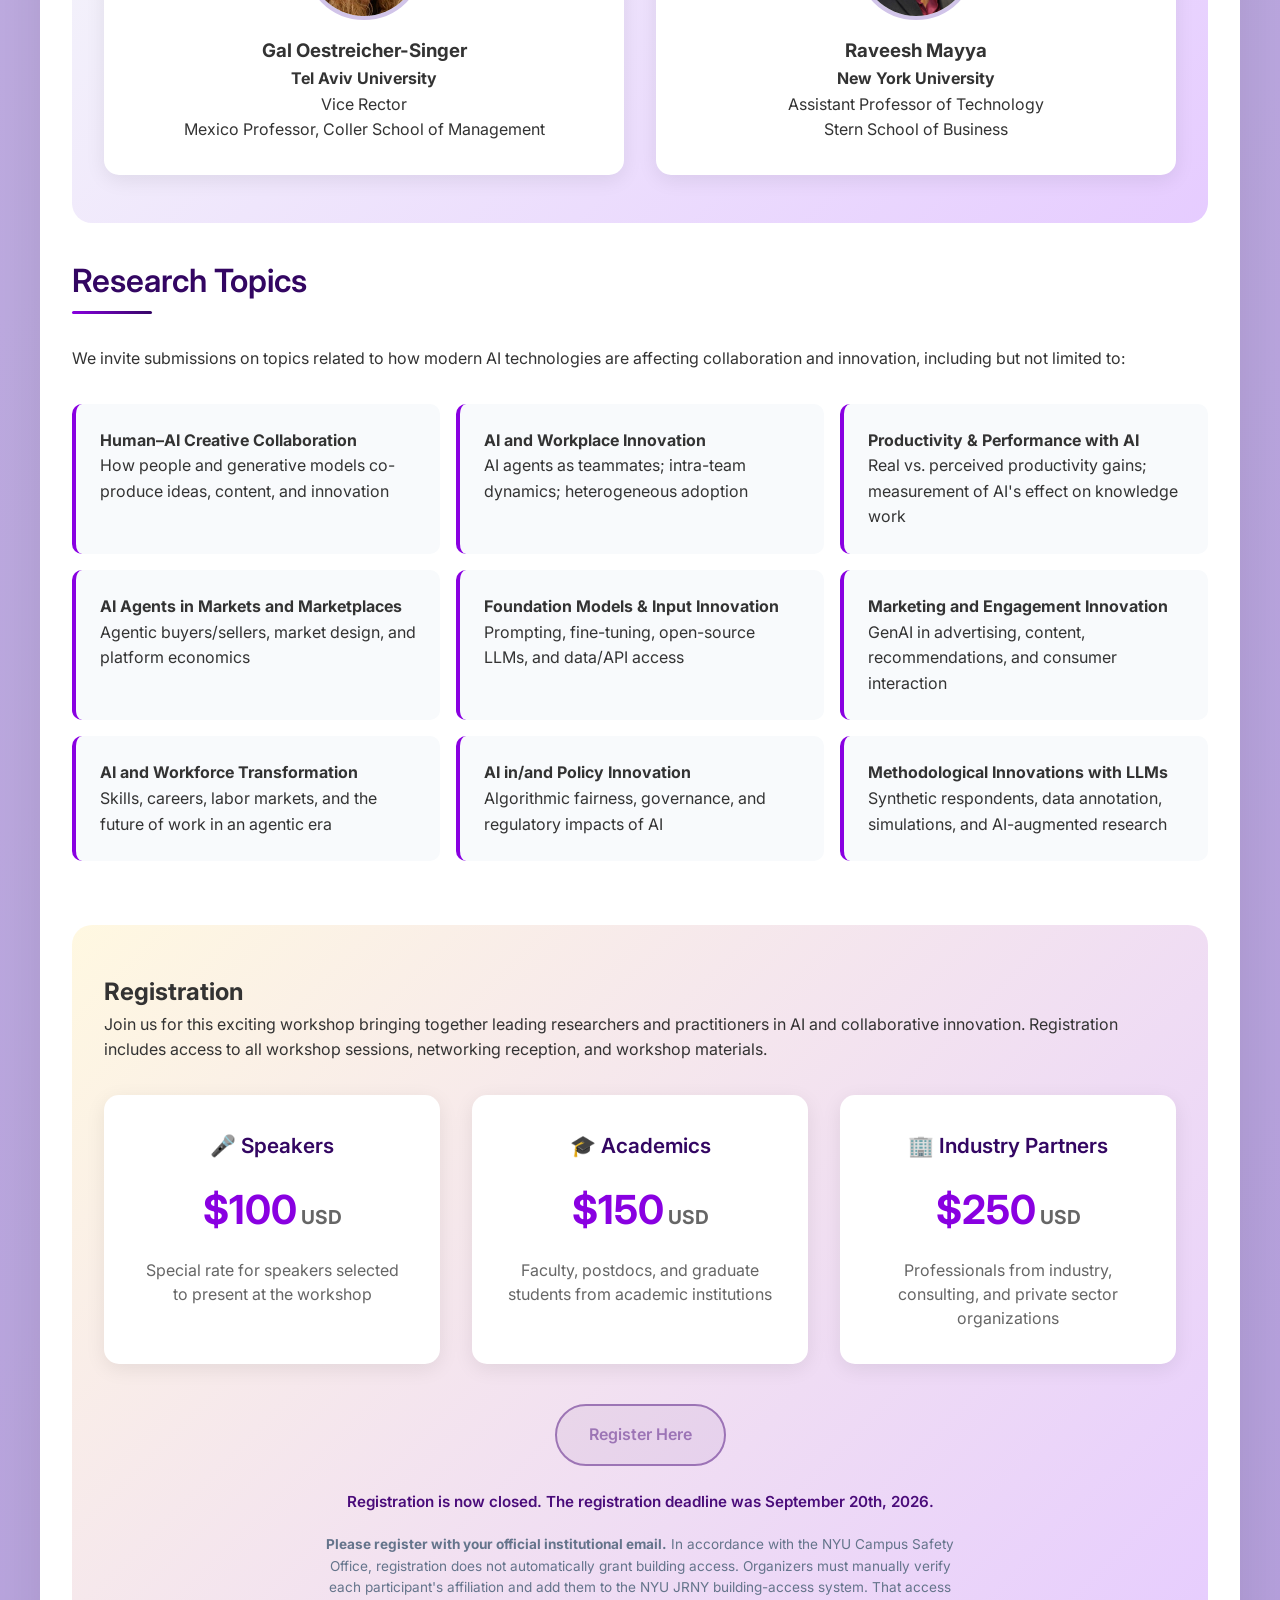
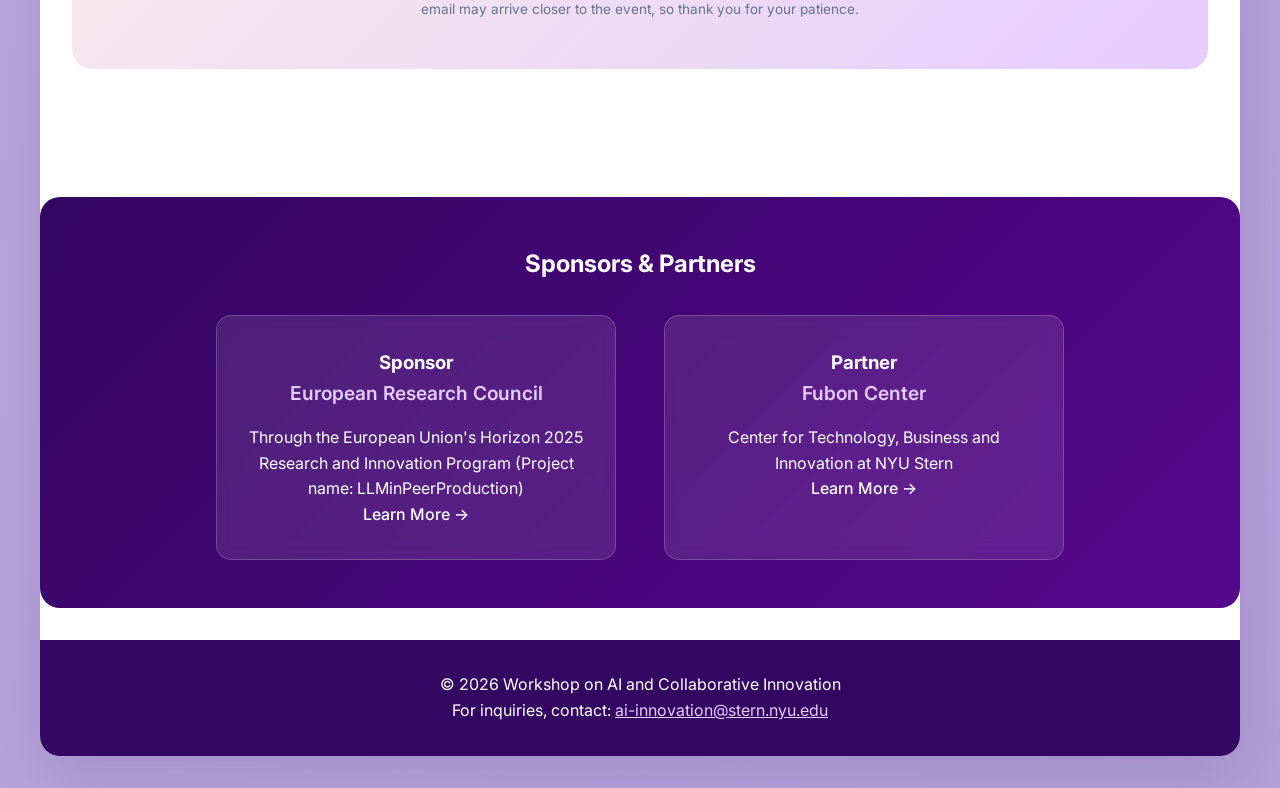
==== commit 41d6b8f6: "Update Day 1 schedule and close registration" ====
--- a/index.html
+++ b/index.html
@@ -538,12 +538,14 @@
             opacity: 0.5;
             pointer-events: none;
         }
-        .submit-closed-wrap {
+        .submit-closed-wrap,
+        .closed-wrap {
             position: relative;
             display: inline-block;
             margin: 0.5rem;
         }
-        .submit-closed-wrap .disabled-button {
+        .submit-closed-wrap .disabled-button,
+        .closed-wrap .disabled-button {
             margin: 0;
         }
         .closed-tooltip {
@@ -562,7 +564,8 @@
             pointer-events: none;
             transition: opacity 0.2s ease;
         }
-        .submit-closed-wrap:hover .closed-tooltip {
+        .submit-closed-wrap:hover .closed-tooltip,
+        .closed-wrap:hover .closed-tooltip {
             opacity: 1;
         }
         .program-schedule {
@@ -712,7 +715,10 @@
                         <span class="closed-tooltip">Submission deadline has passed</span>
                     </span>
                     <a href="#program" class="program-button">Program</a>
-                    <a href="#registration" class="program-button">Registration</a>
+                    <span class="closed-wrap">
+                        <span class="disabled-button" aria-disabled="true">Registration</span>
+                        <span class="closed-tooltip">Registration deadline has passed</span>
+                    </span>
                 </div>
             </div>
 
@@ -811,28 +817,28 @@
                     <div class="program-day">
                         <div class="program-date">Day 1 — Thursday, October 1st, 2026</div>
                         <div class="program-item">
+                            <div class="program-time">9:00 AM</div>
+                            <div class="program-content">Arrival &amp; Meet <em>(invited Junior Faculty Consortium participants and Mentors only)</em></div>
+                        </div>
+                        <div class="program-item">
                             <div class="program-time">9:30 AM</div>
-                            <div class="program-content">Arrival &amp; Meet <em>(invited Junior Faculty Forum participants and Mentors only)</em></div>
-                        </div>
-                        <div class="program-item">
-                            <div class="program-time">9:45 AM</div>
                             <div class="program-content">Introduction</div>
                         </div>
                         <div class="program-item">
-                            <div class="program-time">10:00 AM<br>– 12:00 PM</div>
-                            <div class="program-content">Mentorship Session — 2 parallel tracks, Junior Faculty Forum participants present their work <em>(invited only)</em></div>
-                        </div>
-                        <div class="program-item">
-                            <div class="program-time">12:00 PM<br>– 1:00 PM</div>
+                            <div class="program-time">9:45 AM<br>– 12:00 PM</div>
+                            <div class="program-content">Junior Faculty Consortium, Session I — 2 parallel tracks: paper presentations, Career Vision, and Impact Statement discussions with mentors <em>(invited only)</em></div>
+                        </div>
+                        <div class="program-item">
+                            <div class="program-time">12:00 PM<br>– 12:45 PM</div>
                             <div class="program-content">Lunch</div>
                         </div>
                         <div class="program-item">
-                            <div class="program-time">1:00 PM<br>– 3:15 PM</div>
-                            <div class="program-content">Career Vision &amp; Impact — Mentor Feedback Session <em>(invited only)</em></div>
-                        </div>
-                        <div class="program-item">
-                            <div class="program-time">3:15 PM</div>
-                            <div class="program-content">Arrival &amp; Check-in (General Attendees)</div>
+                            <div class="program-time">12:45 PM<br>– 3:00 PM</div>
+                            <div class="program-content">Junior Faculty Consortium, Session II — 2 parallel tracks: paper presentations, Career Vision, and Impact Statement discussions with mentors <em>(invited only)</em></div>
+                        </div>
+                        <div class="program-item">
+                            <div class="program-time">3:00 PM</div>
+                            <div class="program-content">Arrival &amp; Check-in (General Attendees) · Poster setup begins</div>
                         </div>
                         <div class="program-item">
                             <div class="program-time">3:15 PM<br>– 4:15 PM</div>
@@ -843,8 +849,8 @@
                             <div class="program-content">Plenary Short Presentations — 8 presentations × 5 minutes each</div>
                         </div>
                         <div class="program-item">
-                            <div class="program-time">5:15 PM onwards</div>
-                            <div class="program-content">Opening Reception — Networking, Food, and Drinks</div>
+                            <div class="program-time">5:15 PM<br>– 6:30 PM</div>
+                            <div class="program-content">Opening Reception &amp; Poster Session — Networking, Food, and Drinks</div>
                         </div>
                     </div>
 
@@ -856,7 +862,7 @@
                         </div>
                         <div class="program-item">
                             <div class="program-time">8:30 AM<br>– 8:55 AM</div>
-                            <div class="program-content">Plenary Short Presentations — 4 presentations × 5 minutes each</div>
+                            <div class="program-content">Plenary Short Presentations — 5 presentations × 5 minutes each</div>
                         </div>
                         <div class="program-item">
                             <div class="program-time">9:00 AM<br>– 10:15 AM</div>
@@ -896,7 +902,7 @@
                         </div>
                         <div class="program-item">
                             <div class="program-time">5:15 PM<br>– 5:40 PM</div>
-                            <div class="program-content">Plenary Short Presentations — 4 presentations × 5 minutes each</div>
+                            <div class="program-content">Plenary Short Presentations — 5 presentations × 5 minutes each</div>
                         </div>
                         <div class="program-item">
                             <div class="program-time">5:40 PM</div>
@@ -998,8 +1004,12 @@
             </div>
     
             <div class="action-buttons">
-                <a href="https://www.eventbrite.com/e/2026-nyu-tau-workshop-on-ai-and-the-future-of-collaborative-innovation-registration-1991499201722" class="program-button" target="_blank">Register Here</a>
+                <span class="closed-wrap">
+                    <span class="disabled-button" aria-disabled="true">Register Here</span>
+                    <span class="closed-tooltip">Registration deadline has passed</span>
+                </span>
             </div>
+            <p style="max-width: 640px; margin: 1rem auto 0 auto; font-size: 0.95rem; color: #4a0c7a; font-weight: 600; text-align: center;">Registration is now closed. The registration deadline was September 20th, 2026.</p>
             <p style="max-width: 640px; margin: 1.25rem auto 0 auto; font-size: 0.85rem; color: #64748b; line-height: 1.6; text-align: center;"><strong>Please register with your official institutional email.</strong> In accordance with the NYU Campus Safety Office, registration does not automatically grant building access. Organizers must manually verify each participant's affiliation and add them to the NYU JRNY building-access system. That access email may arrive closer to the event, so thank you for your patience.</p>
         </div>   
     </main>
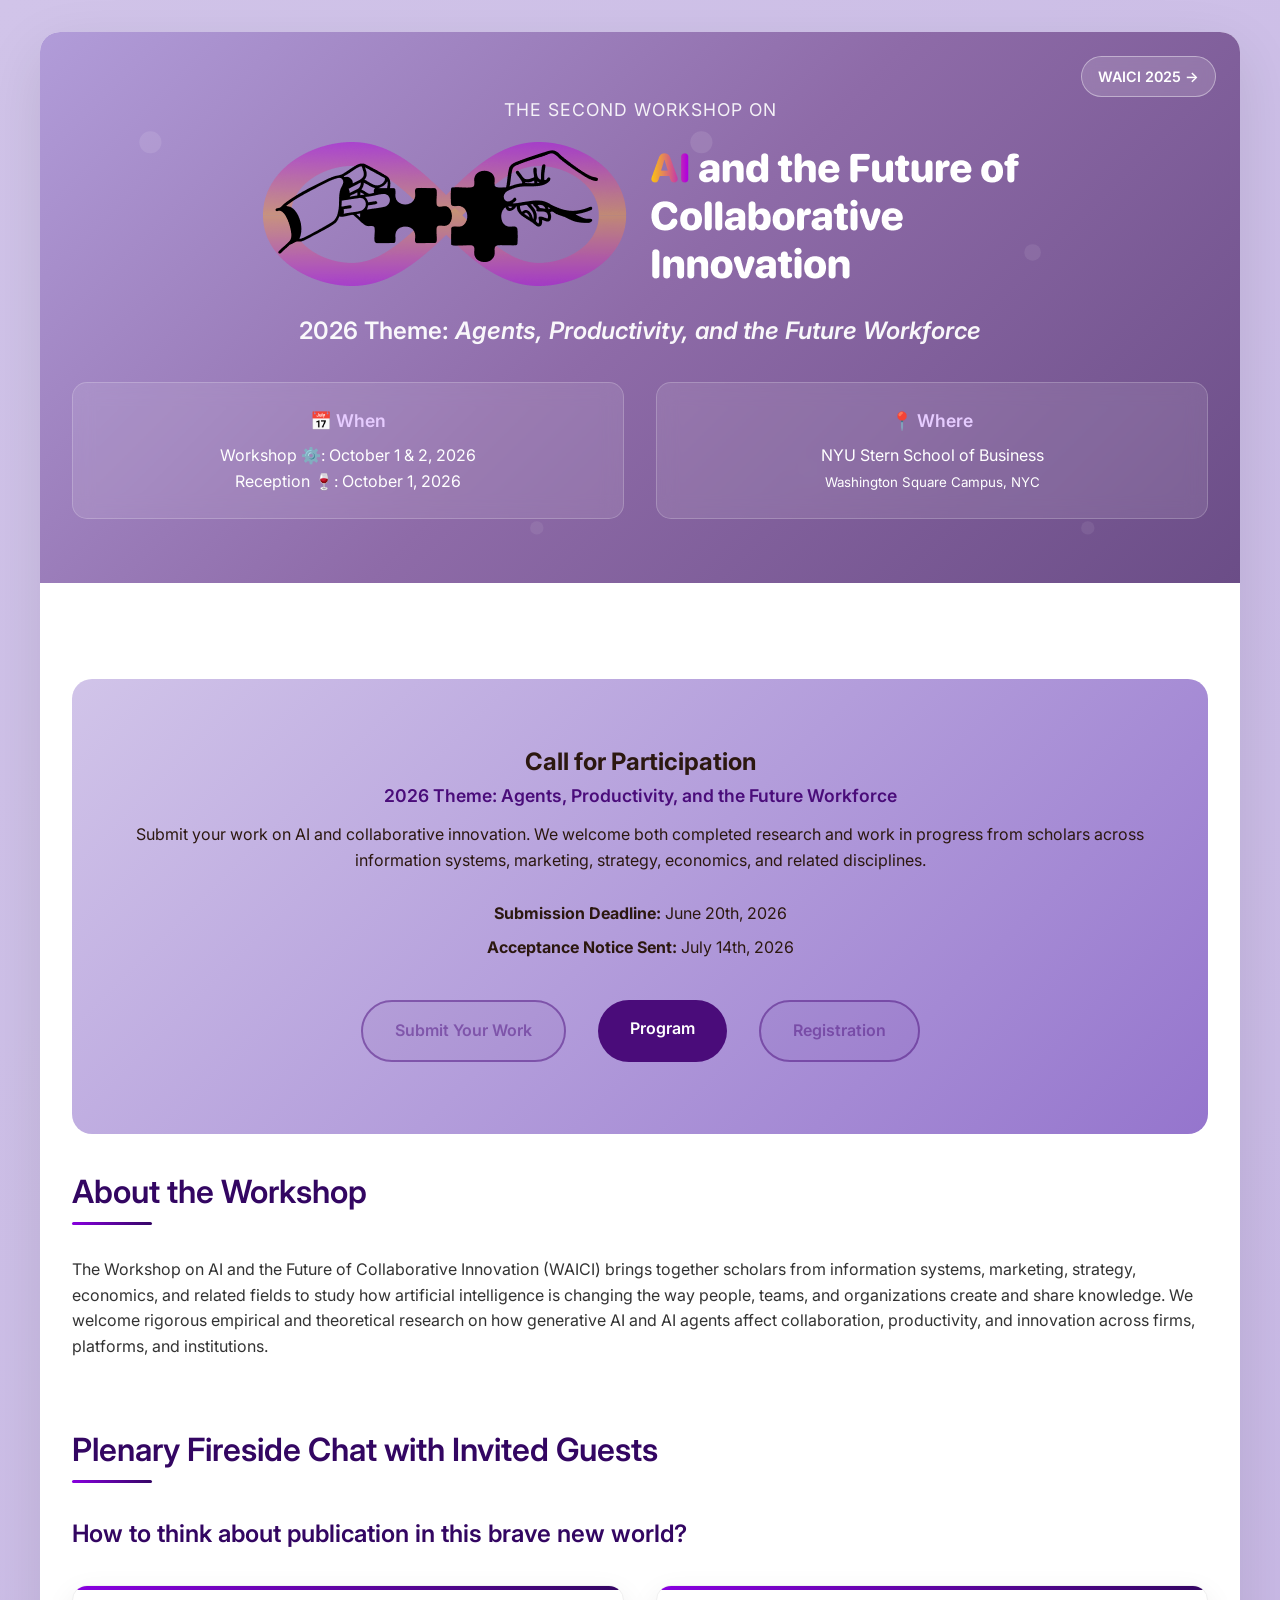
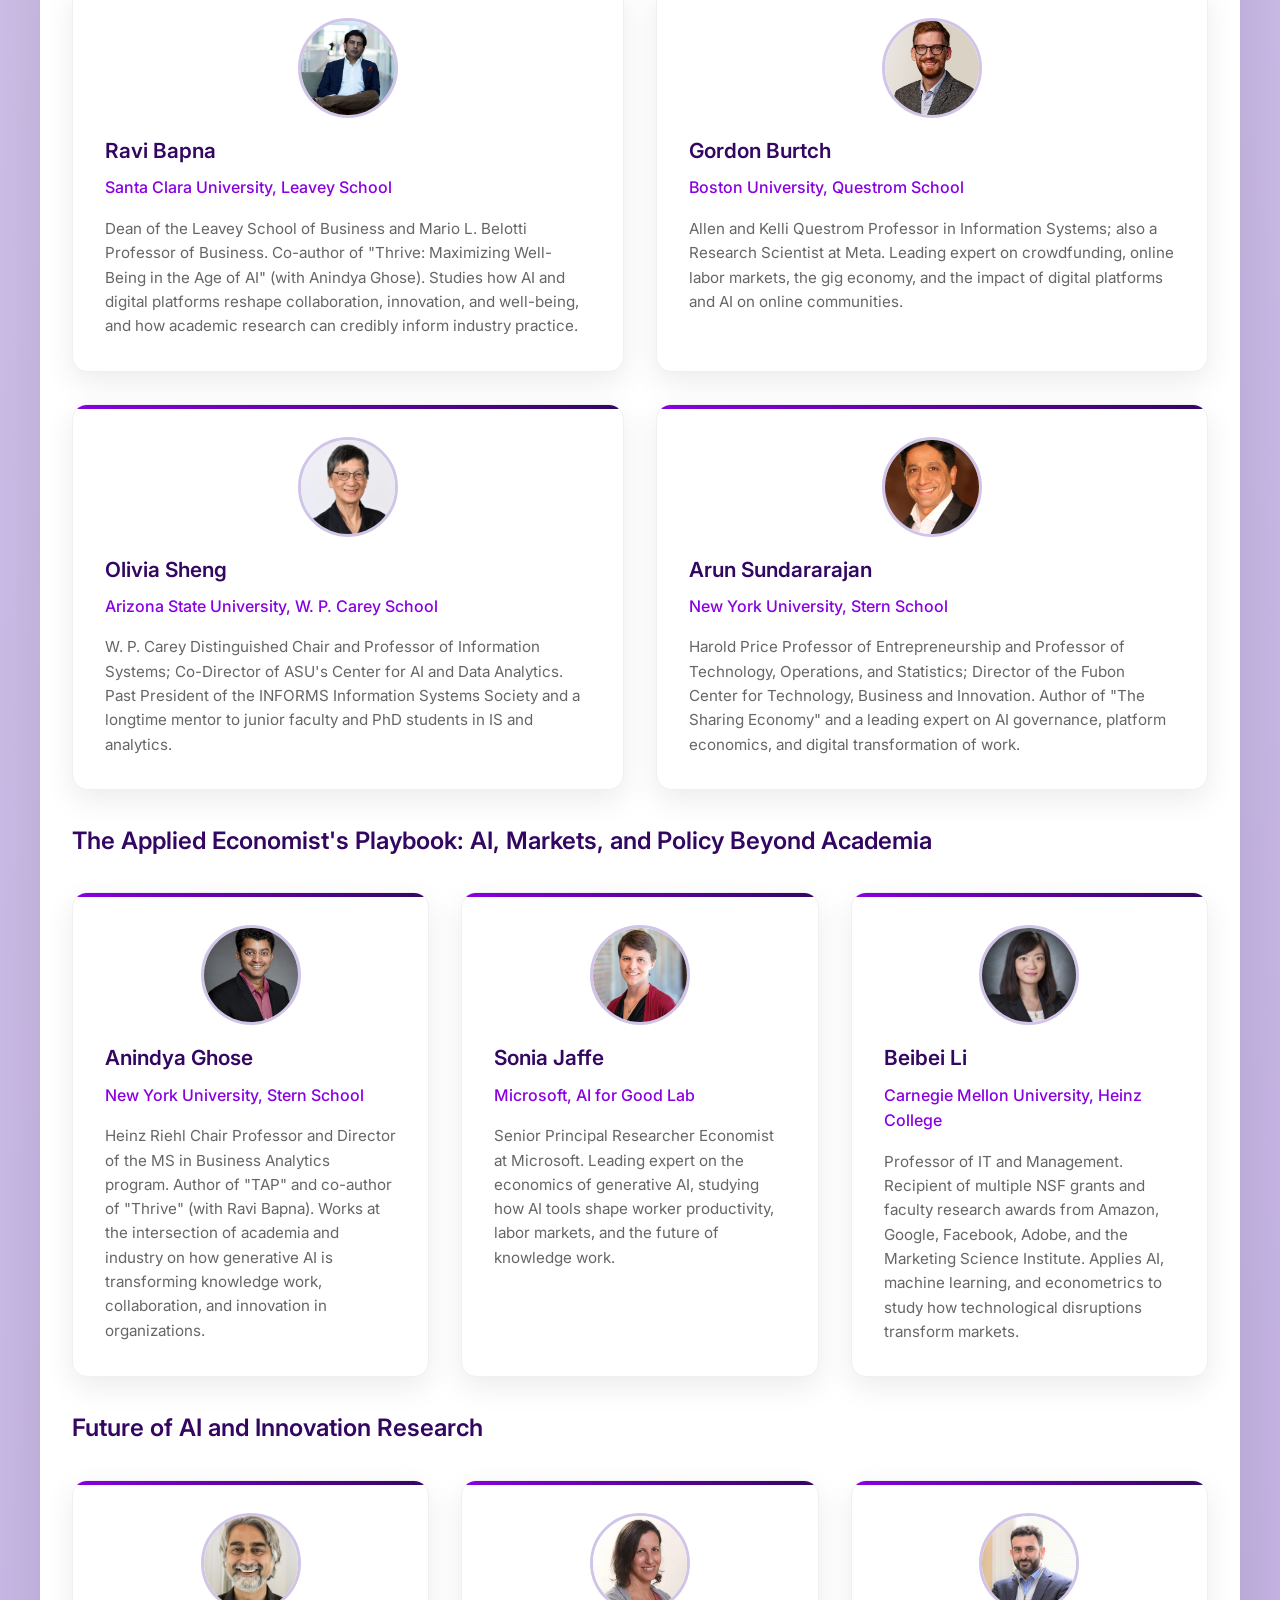
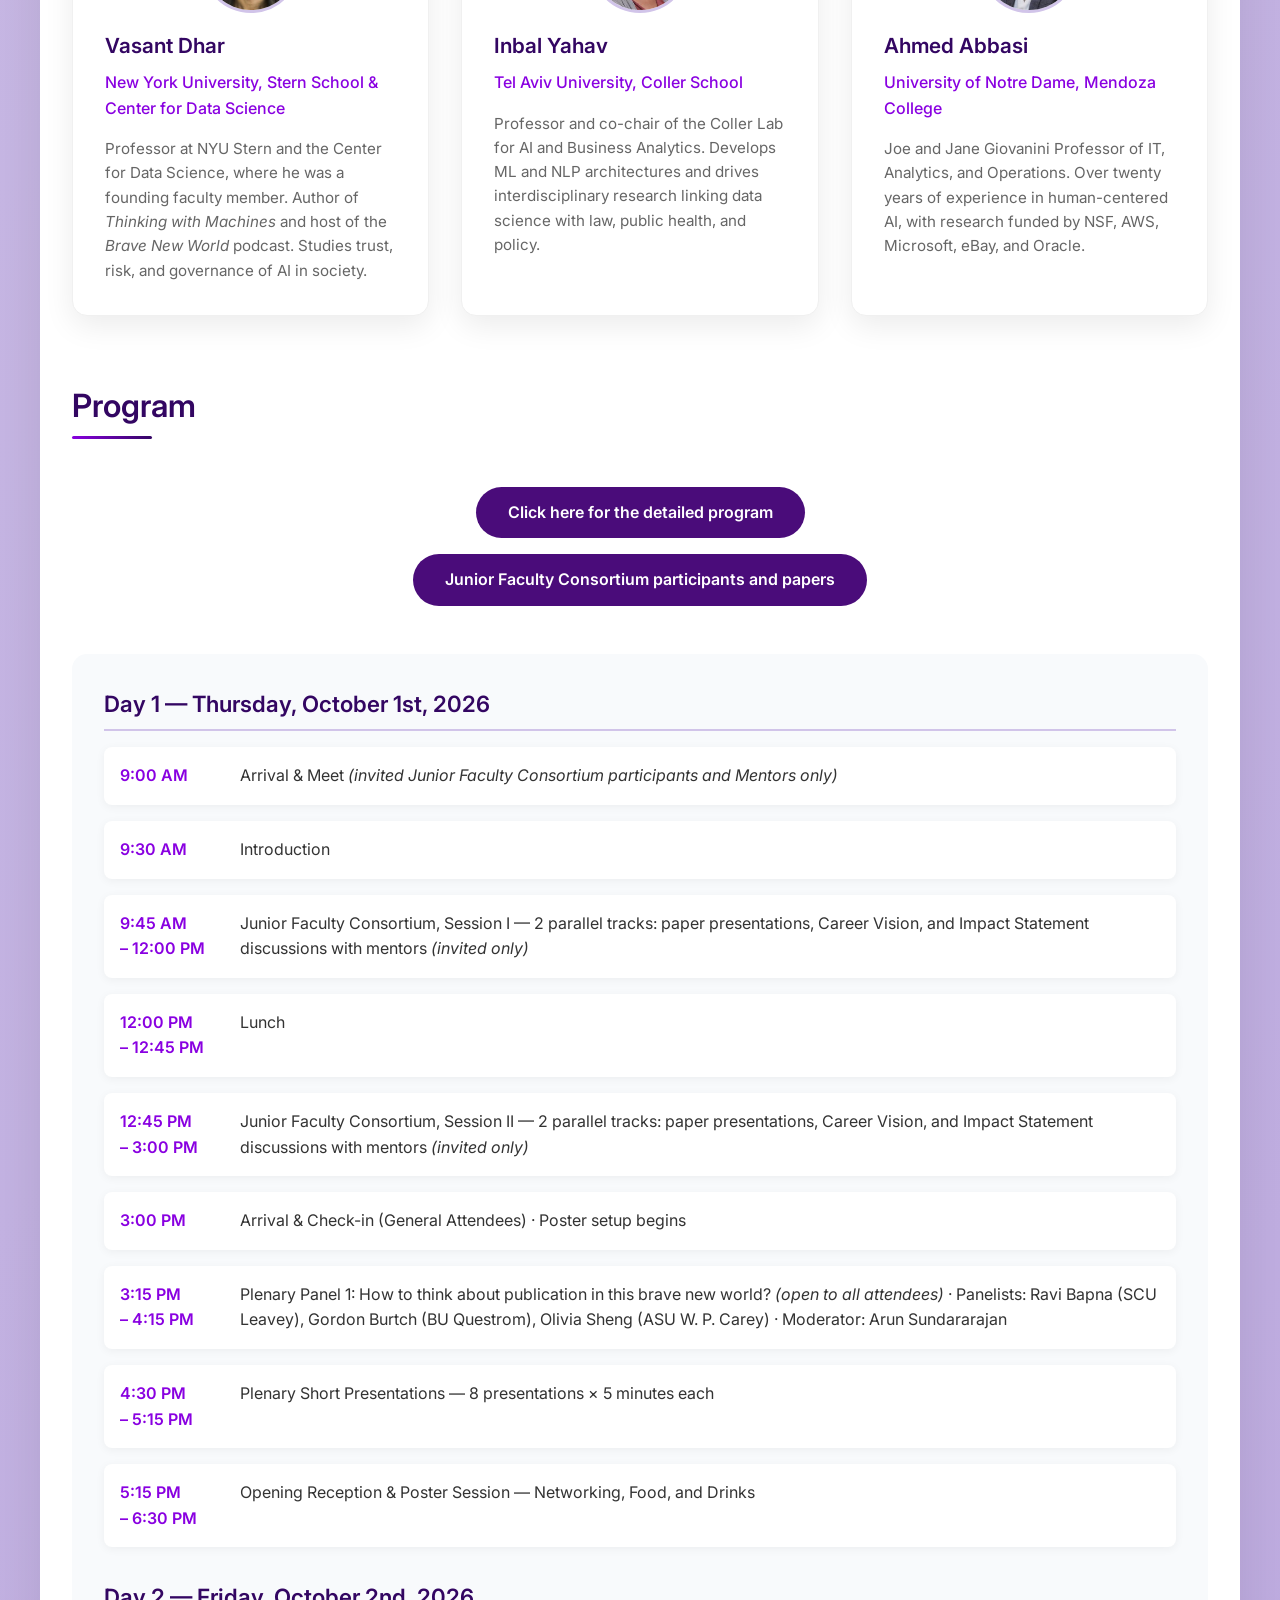
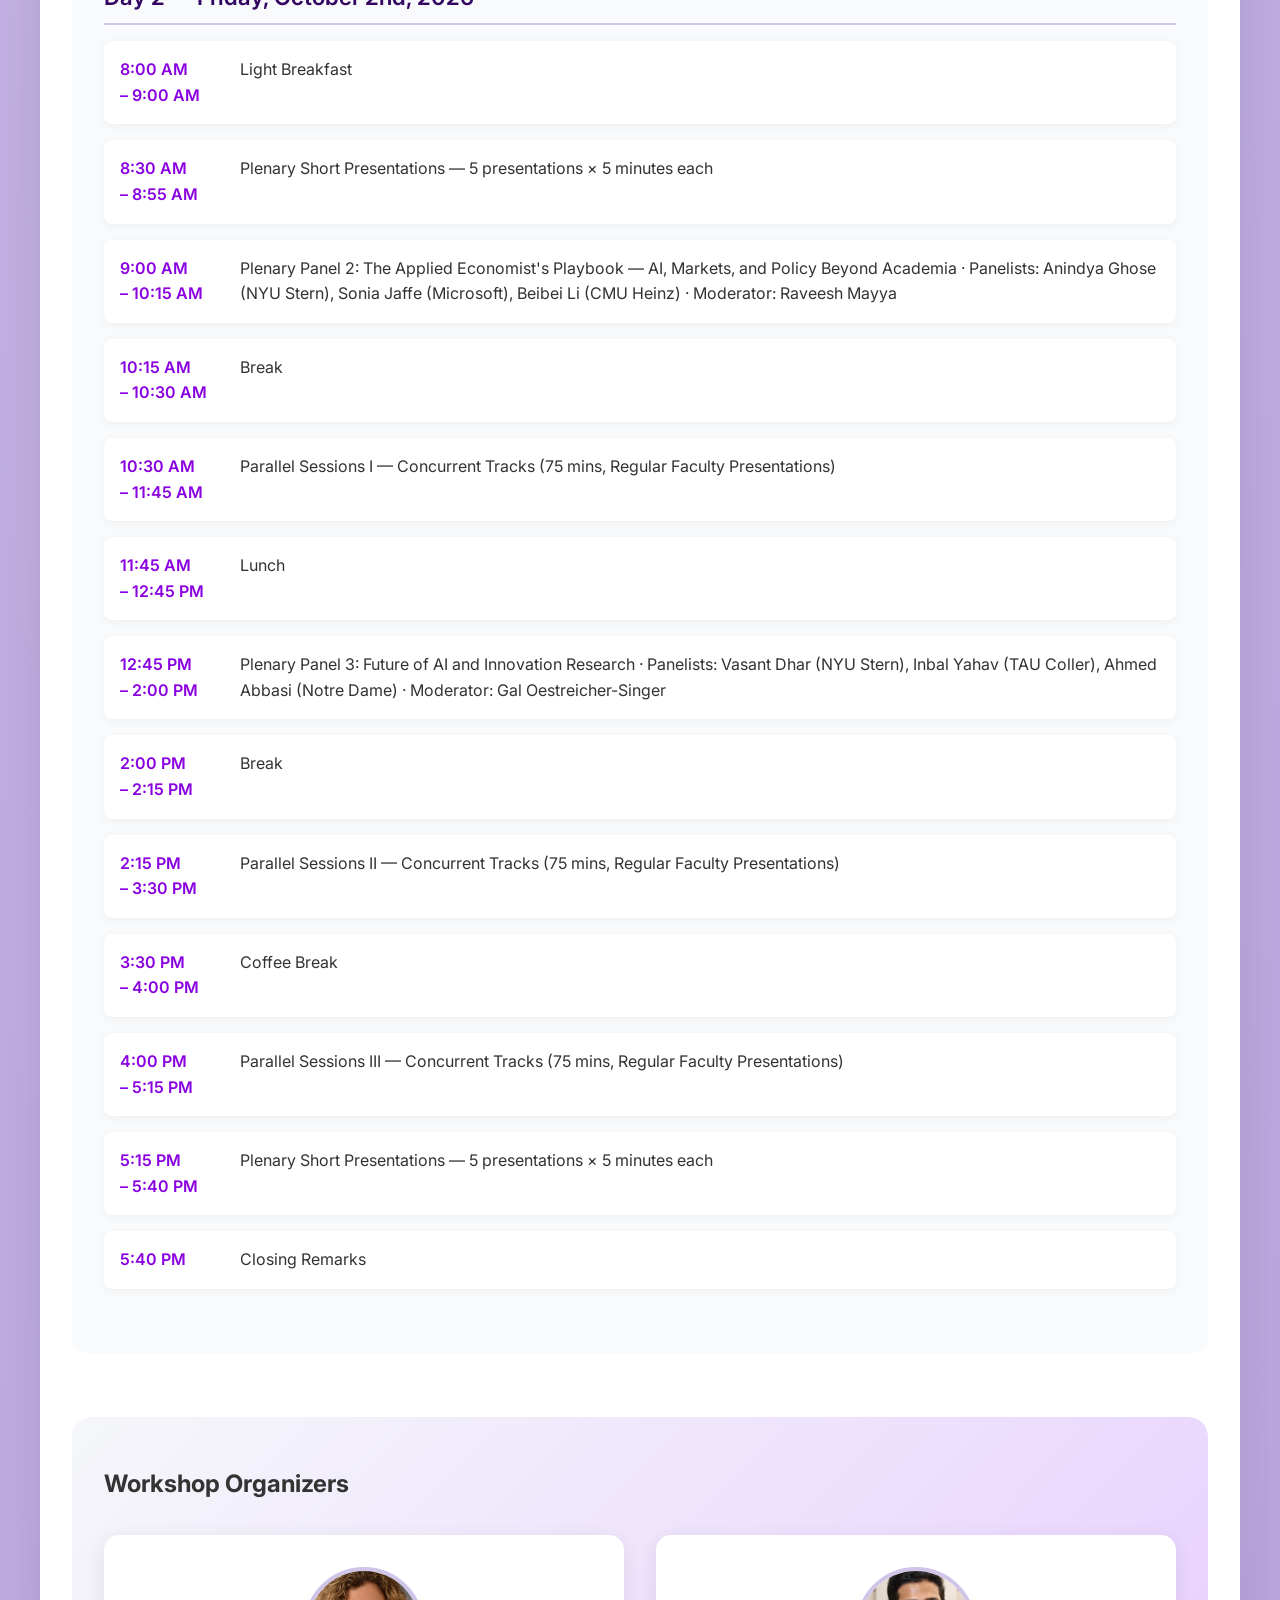
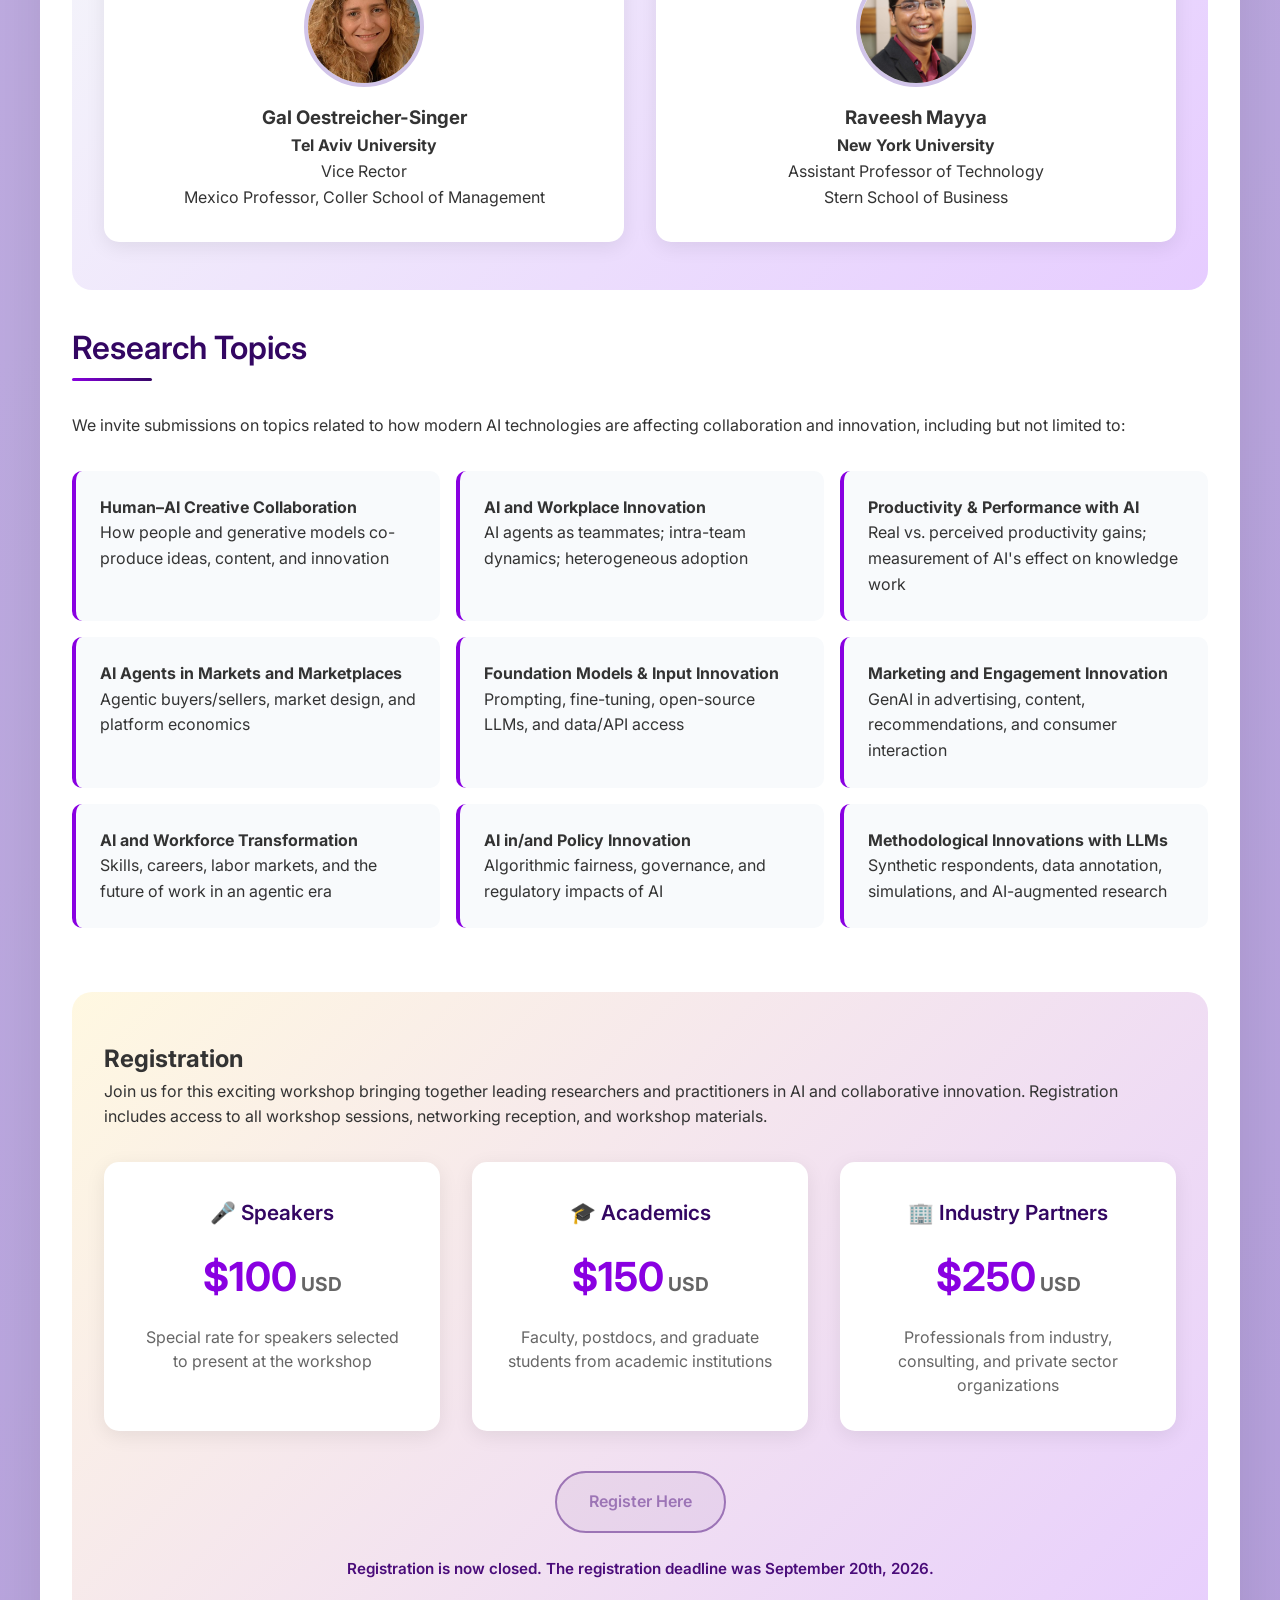
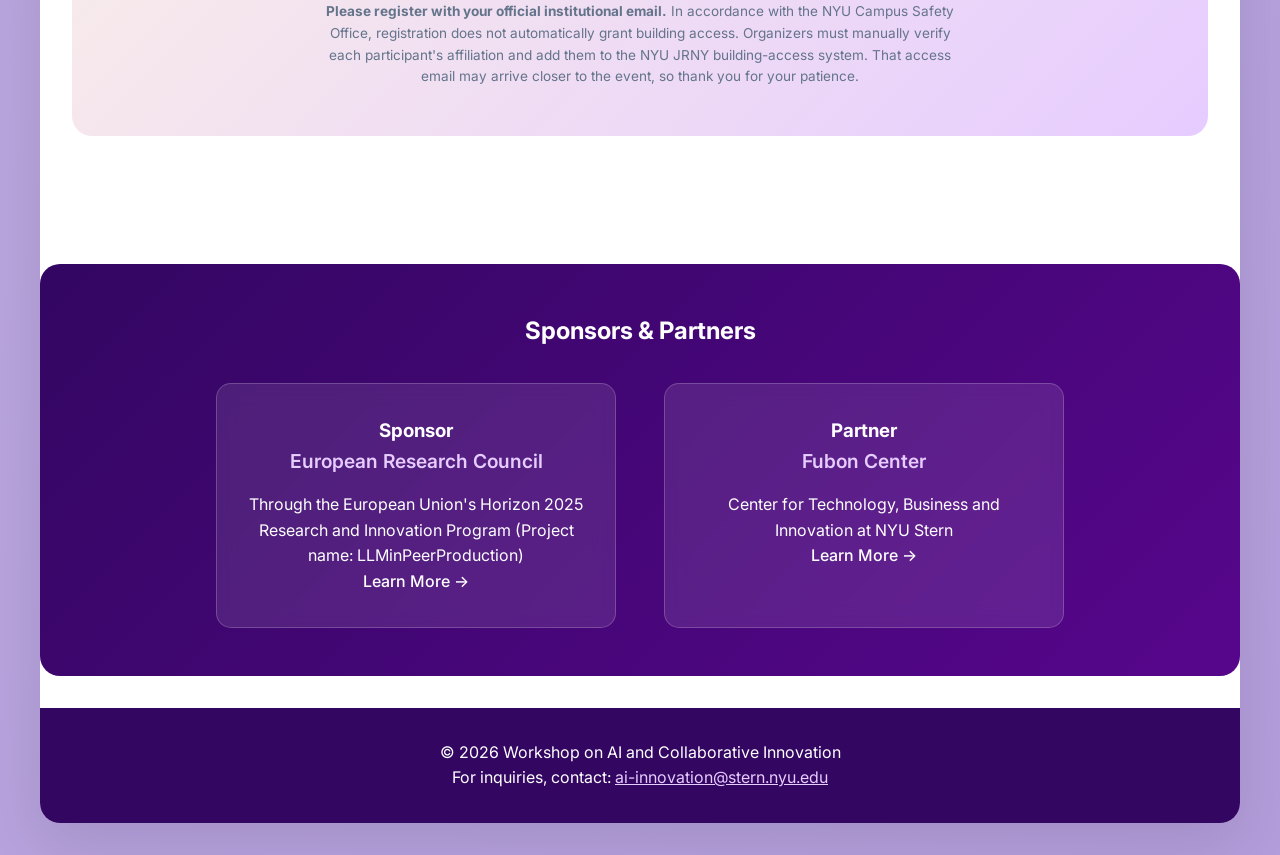
==== commit b2bd1c6d: "Add JFC participants link and update Sonia Jaffe title" ====
--- a/index.html
+++ b/index.html
@@ -774,7 +774,7 @@
                         <img src="images/2026/Sonia_Jaffe.jpg" alt="Sonia Jaffe" class="speaker-photo">
                         <h3>Sonia Jaffe</h3>
                         <p class="speaker-affiliation">Microsoft, AI for Good Lab</p>
-                        <p class="speaker-bio">Principal Researcher at Microsoft. Leading expert on the economics of generative AI, studying how AI tools shape worker productivity, labor markets, and the future of knowledge work.</p>
+                        <p class="speaker-bio">Senior Principal Researcher Economist at Microsoft. Leading expert on the economics of generative AI, studying how AI tools shape worker productivity, labor markets, and the future of knowledge work.</p>
                     </div>
 
                     <div class="speaker-card">
@@ -811,7 +811,8 @@
             <section id="program">
                 <h2>Program </h2>
                 <p style="text-align: center; margin-bottom: 1rem;">
-                    <a href="https://docs.google.com/document/d/1MG8Js_MlTi6KMJsFQxbT_B1bMWueMlO-/" target="_blank" rel="nofollow noopener" class="program-link">Click here for the detailed program</a>
+                    <a href="https://docs.google.com/document/d/1MG8Js_MlTi6KMJsFQxbT_B1bMWueMlO-/" target="_blank" rel="nofollow noopener" class="program-link">Click here for the detailed program</a><br>
+                    <a href="https://docs.google.com/document/d/1TNR_e27DCVZgIhywhAfd7ujhxEJd82Jx/" target="_blank" rel="nofollow noopener" class="program-link" style="margin-top: 0;">Junior Faculty Consortium participants and papers</a>
                 </p>
                 <div class="program-schedule">
                     <div class="program-day">
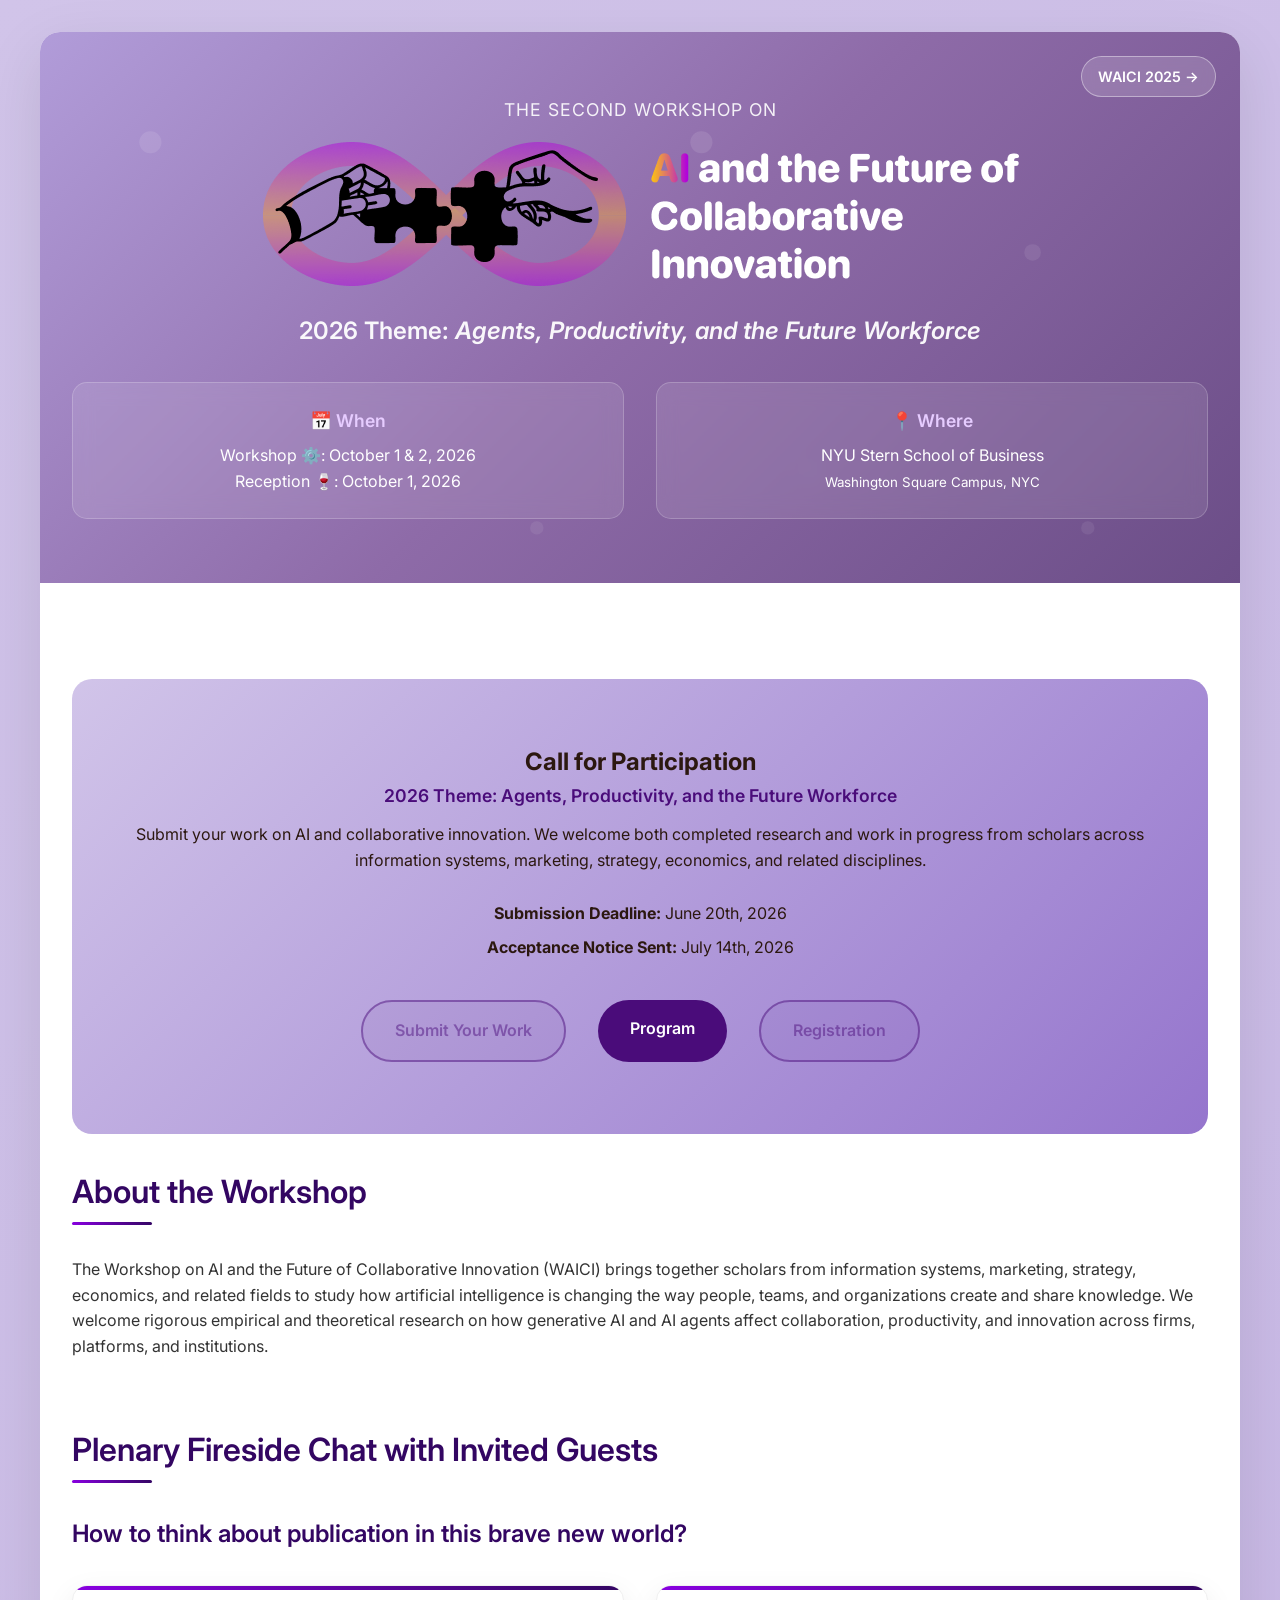
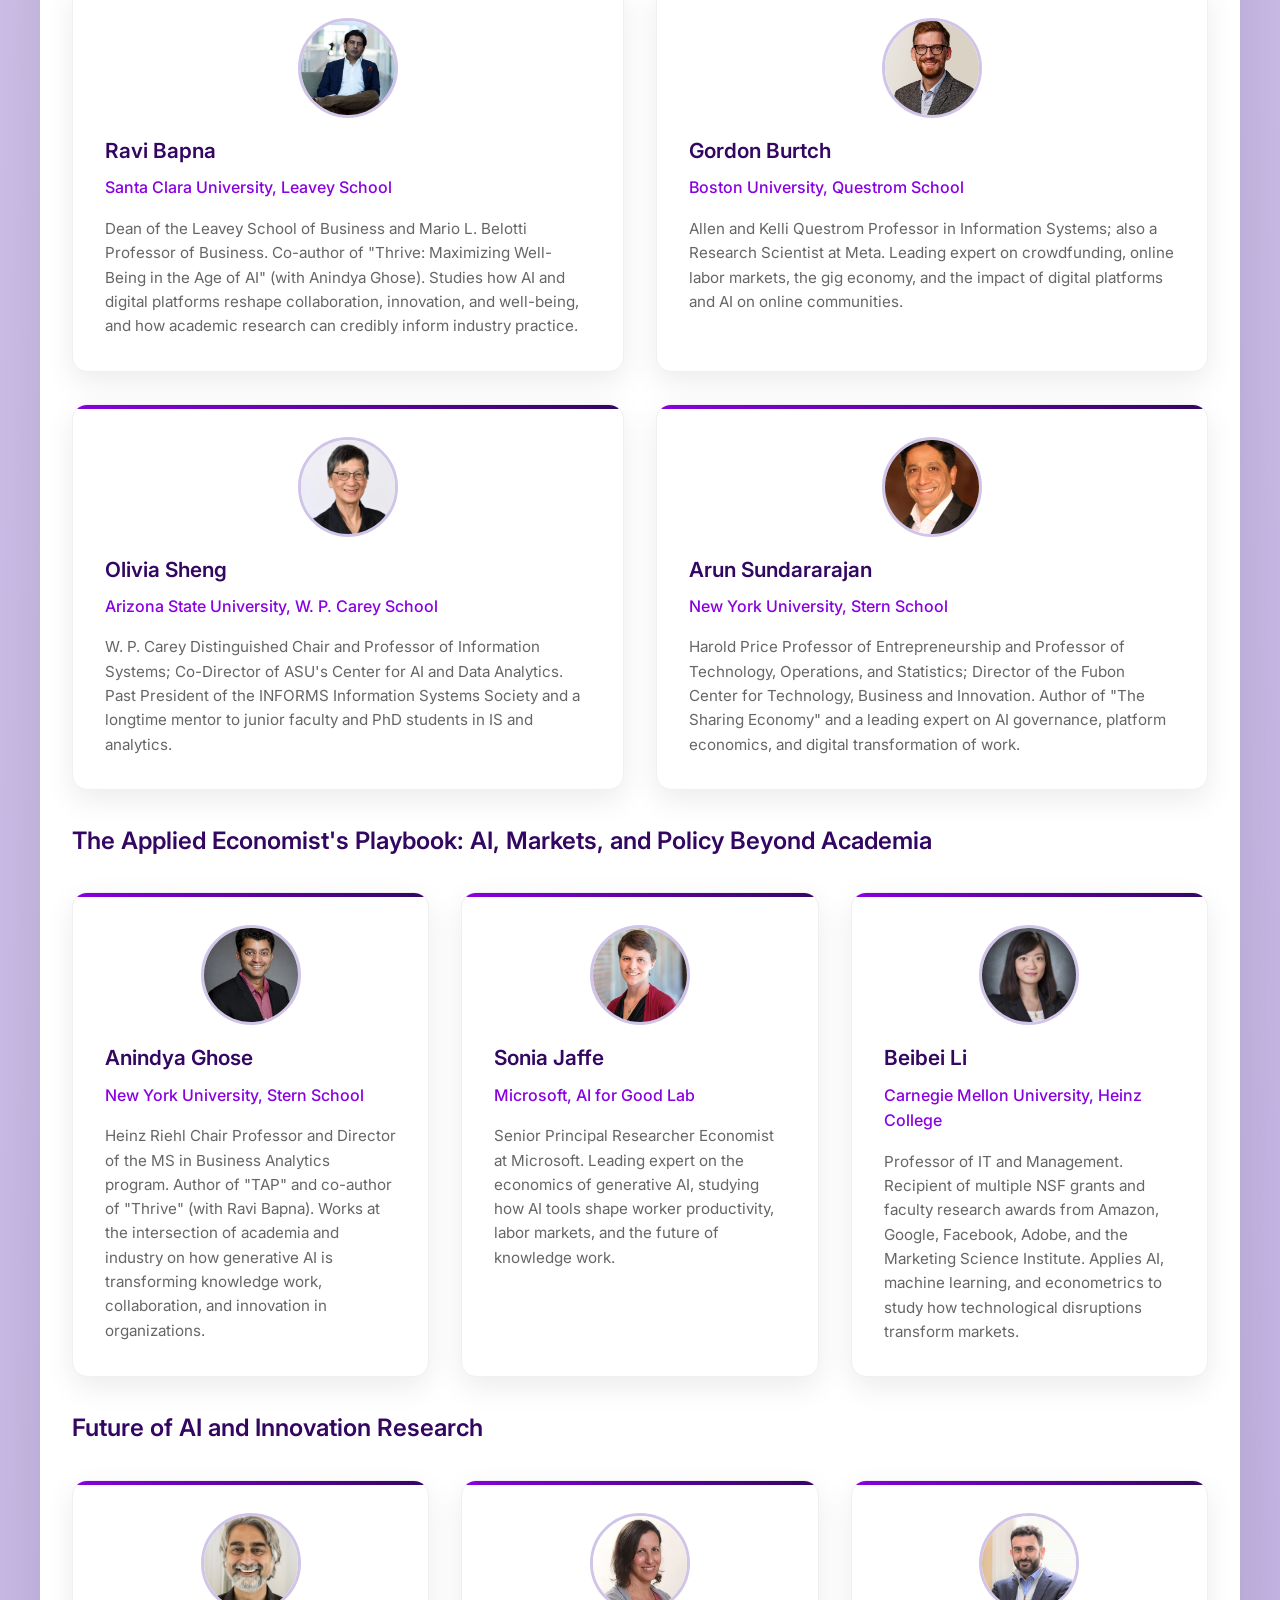
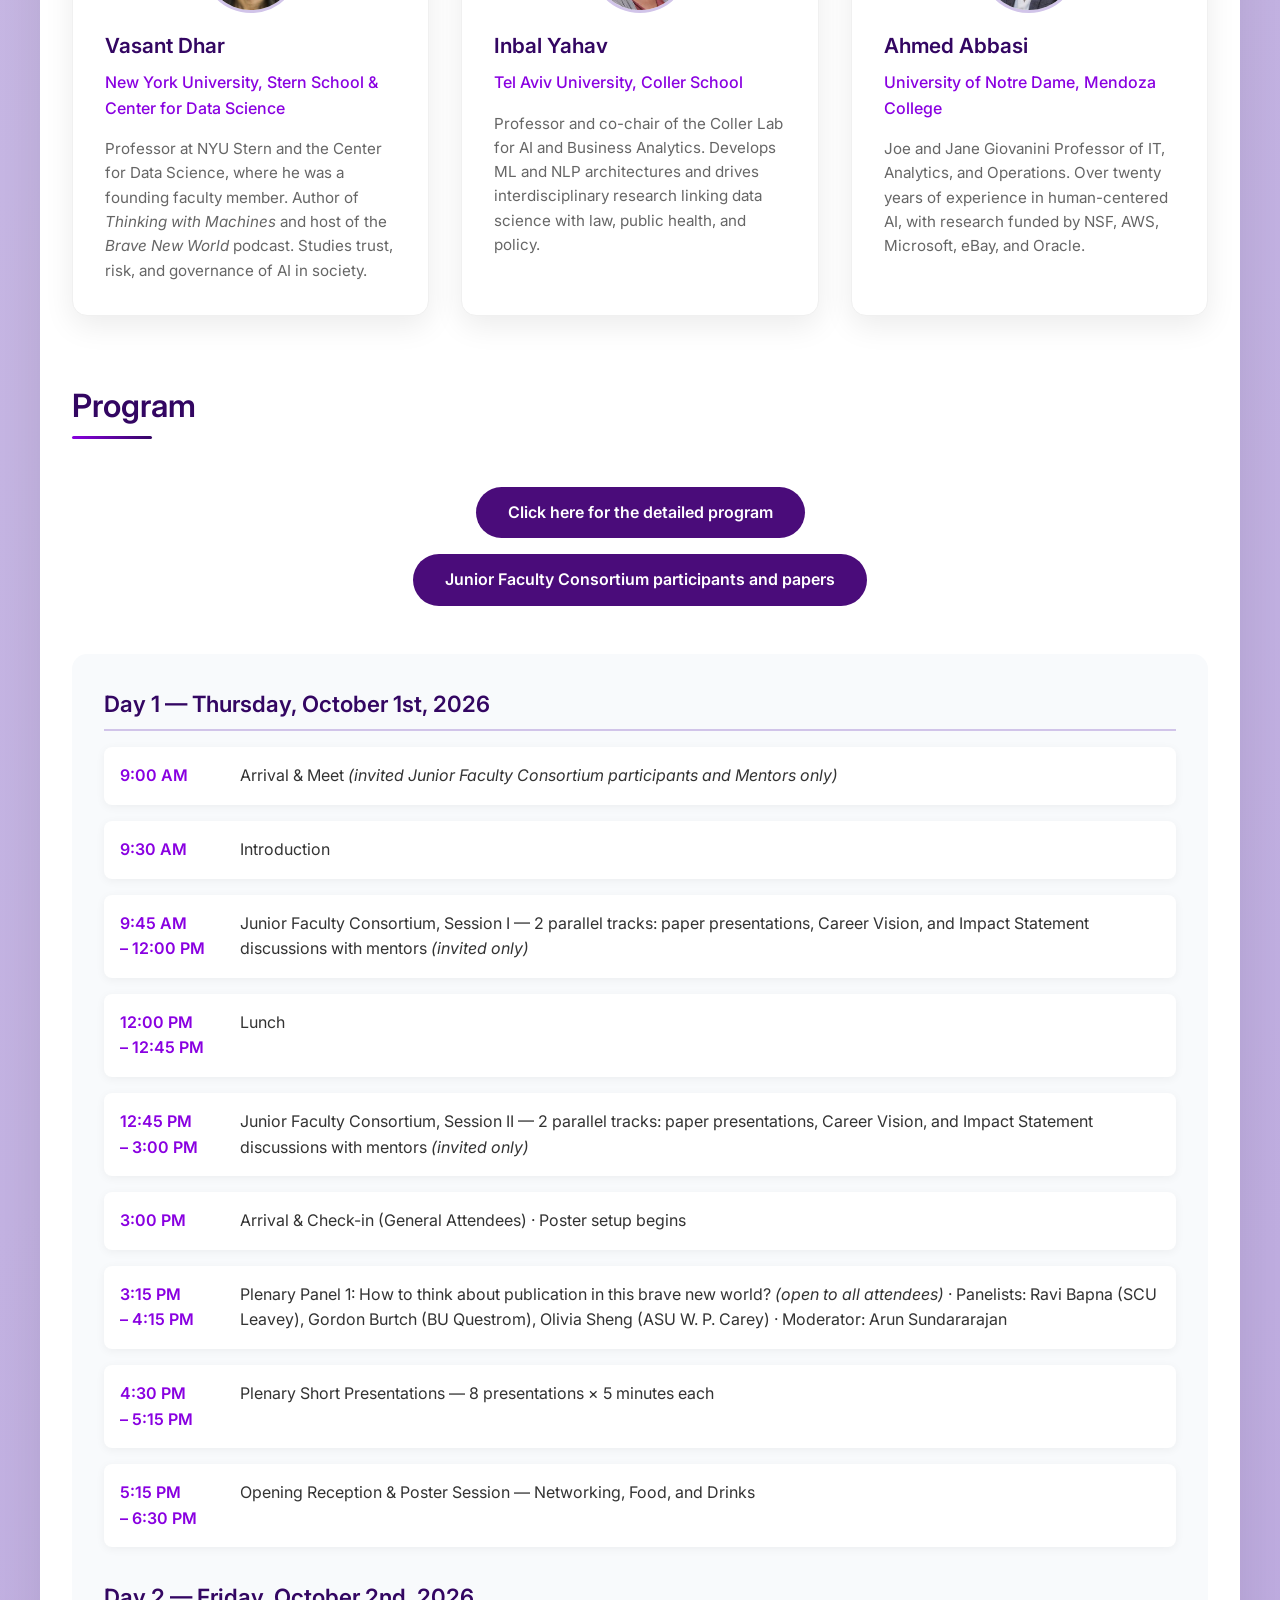
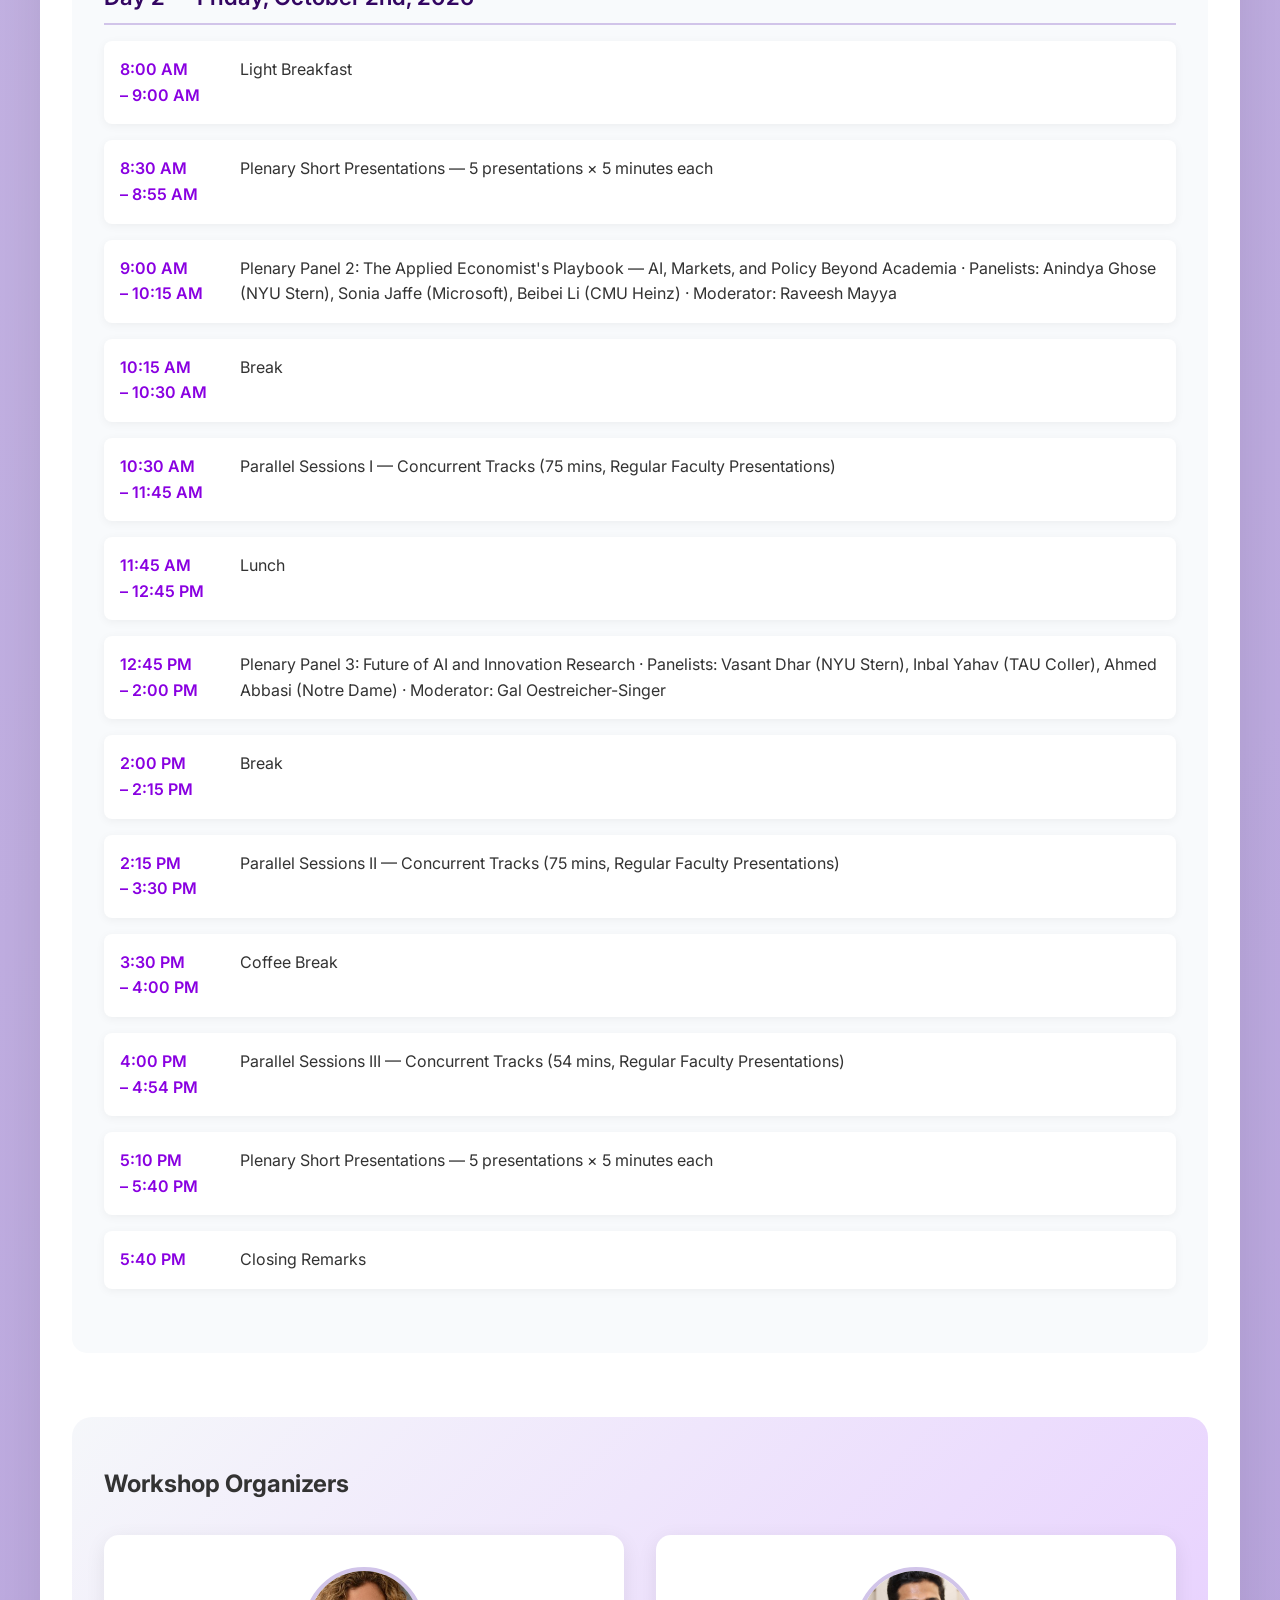
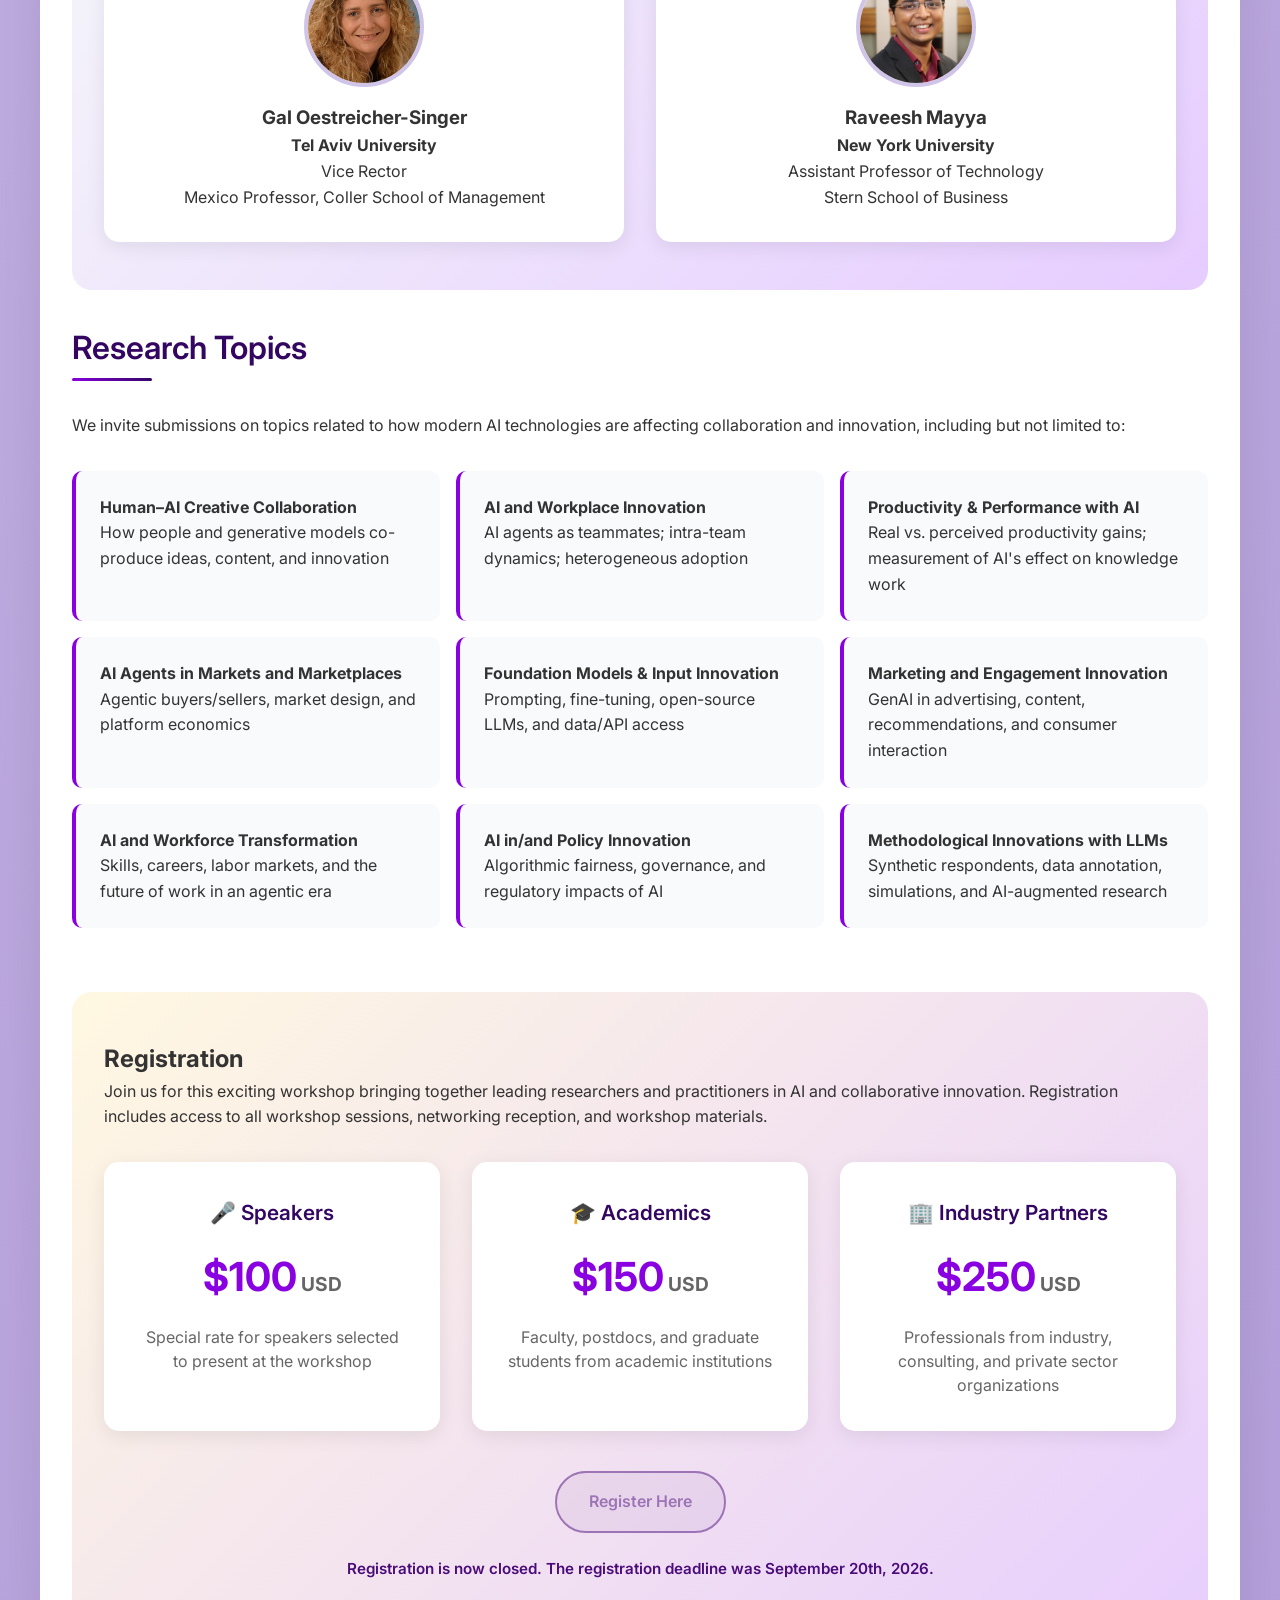
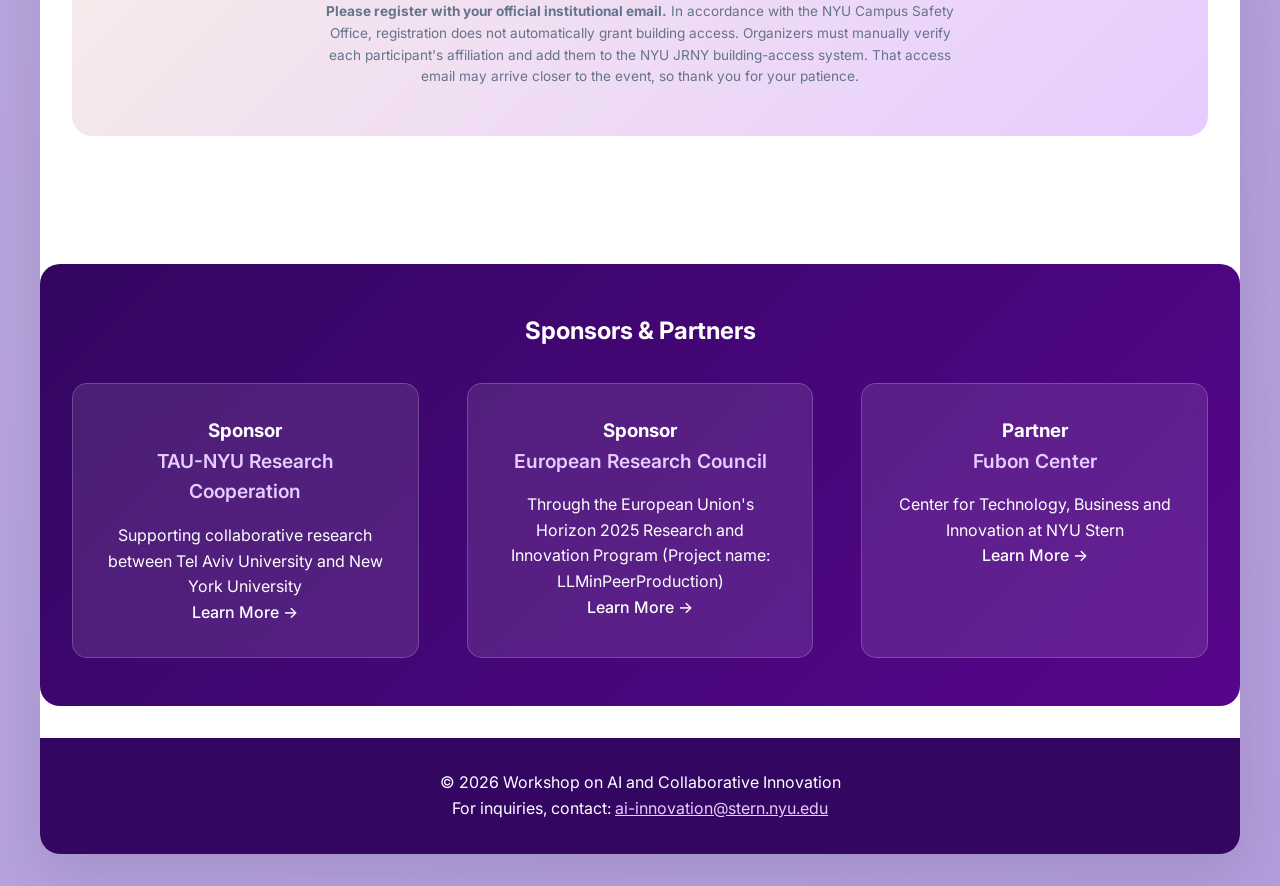
==== commit b811b209: "Restore TAU-NYU sponsor card and update Day 2 afternoon times" ====
--- a/index.html
+++ b/index.html
@@ -898,11 +898,11 @@
                             <div class="program-content">Coffee Break</div>
                         </div>
                         <div class="program-item">
-                            <div class="program-time">4:00 PM<br>– 5:15 PM</div>
-                            <div class="program-content">Parallel Sessions III — Concurrent Tracks (75 mins, Regular Faculty Presentations)</div>
-                        </div>
-                        <div class="program-item">
-                            <div class="program-time">5:15 PM<br>– 5:40 PM</div>
+                            <div class="program-time">4:00 PM<br>– 4:54 PM</div>
+                            <div class="program-content">Parallel Sessions III — Concurrent Tracks (54 mins, Regular Faculty Presentations)</div>
+                        </div>
+                        <div class="program-item">
+                            <div class="program-time">5:10 PM<br>– 5:40 PM</div>
                             <div class="program-content">Plenary Short Presentations — 5 presentations × 5 minutes each</div>
                         </div>
                         <div class="program-item">
@@ -1020,6 +1020,12 @@
             <div class="sponsors-container">
                 <div class="sponsor-card">
                     <h3>Sponsor</h3>
+                    <h4>TAU-NYU Research Cooperation</h4>
+                    <p>Supporting collaborative research between Tel Aviv University and New York University</p>
+                    <a href="https://www.nyu.edu/faculty/faculty-in-the-global-network/scholarly-opportunities/TAU-NYU-Research-Cooperation.html" target="_blank">Learn More →</a>
+                </div>
+                <div class="sponsor-card">
+                    <h3>Sponsor</h3>
                     <h4>European Research Council</h4>
                     <p>Through the European Union's Horizon 2025 Research and Innovation Program (Project name: LLMinPeerProduction)</p>
                     <a href="https://research-and-innovation.ec.europa.eu/funding/funding-opportunities/funding-programmes-and-open-calls/horizon-2020_en" target="_blank">Learn More →</a>
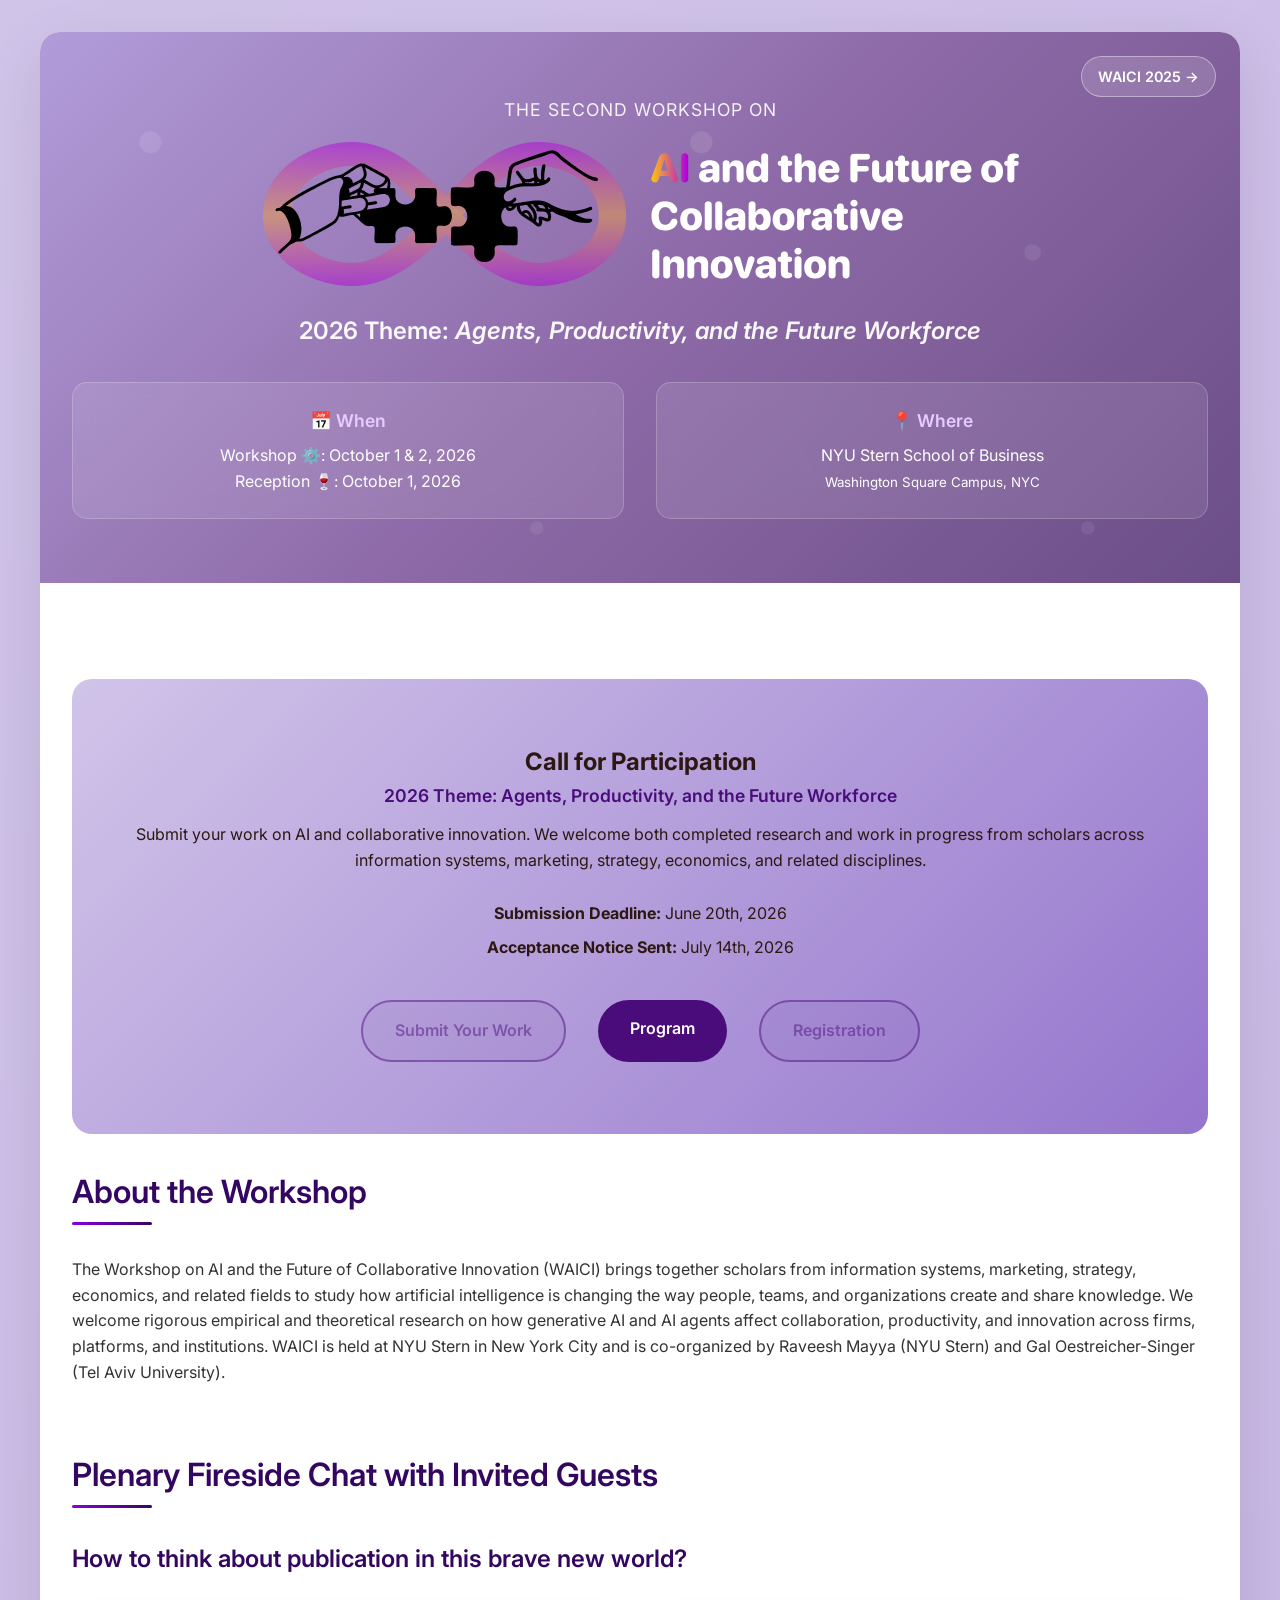
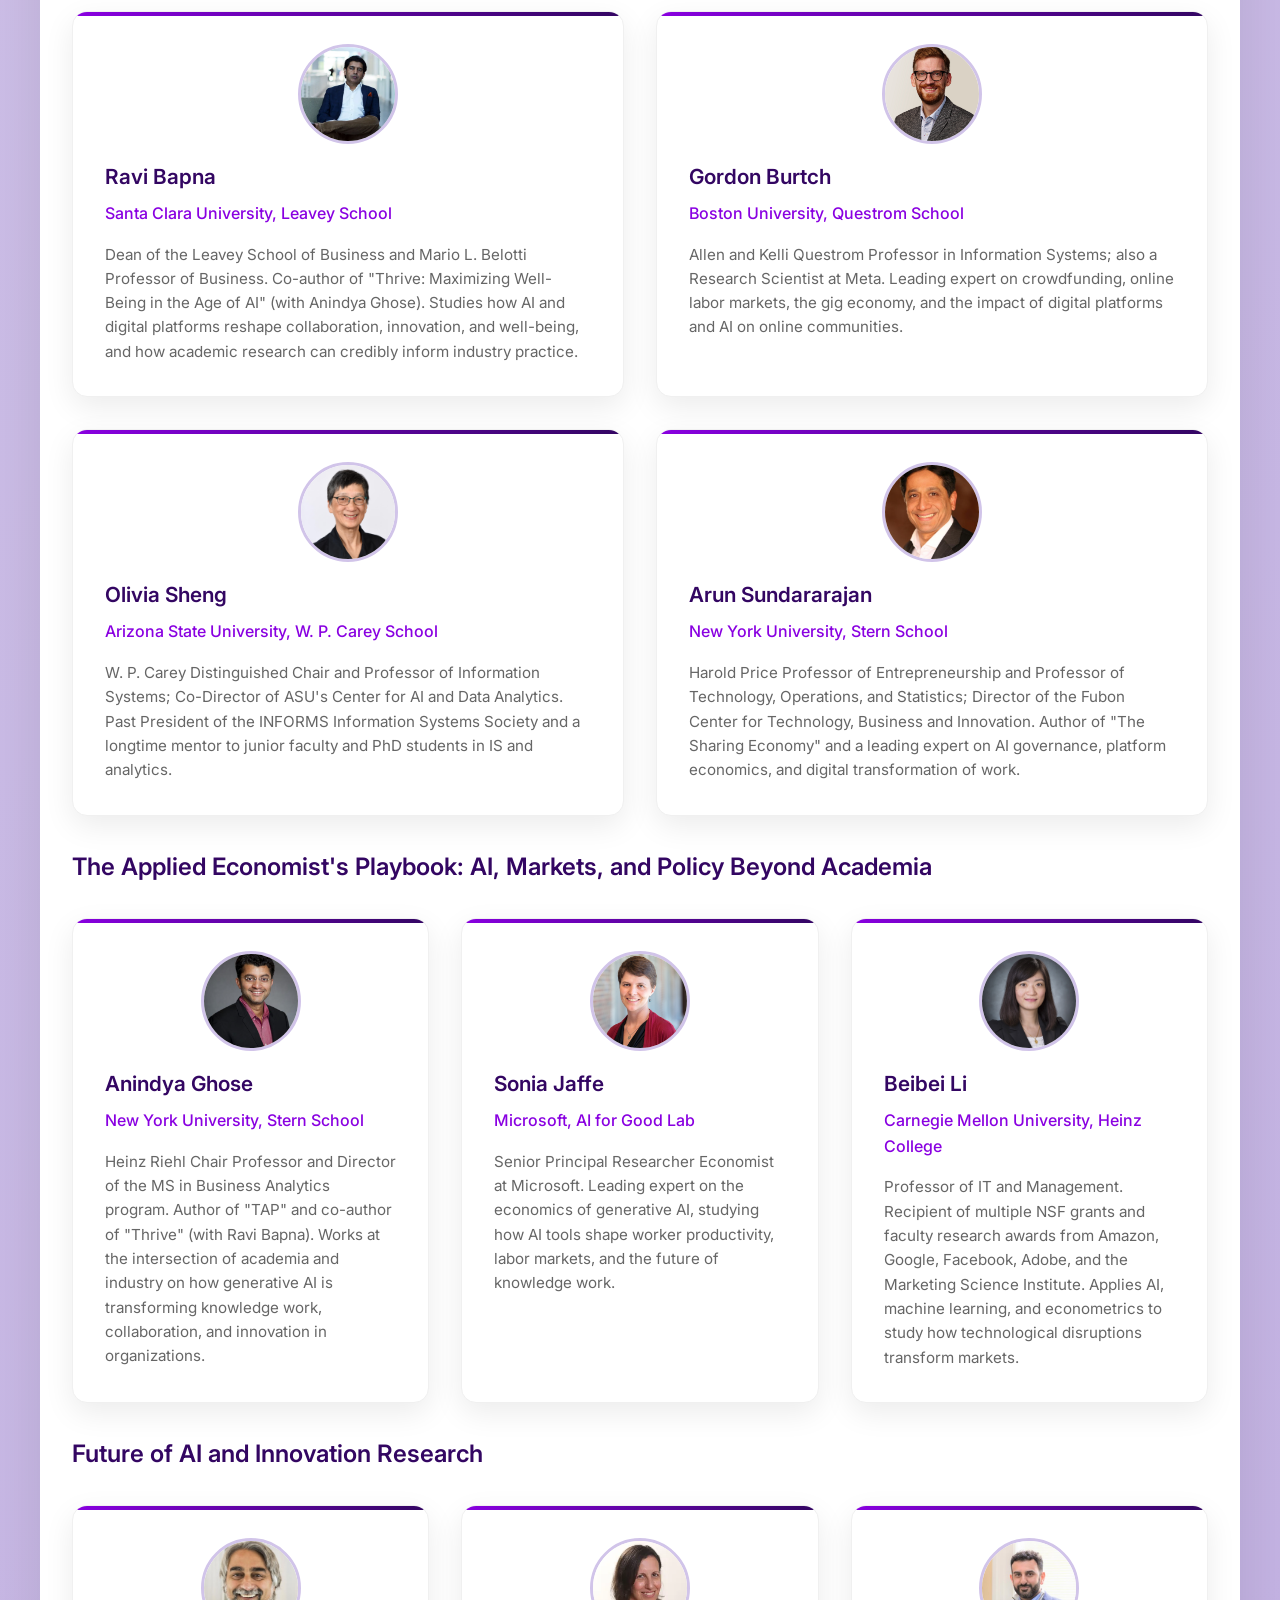
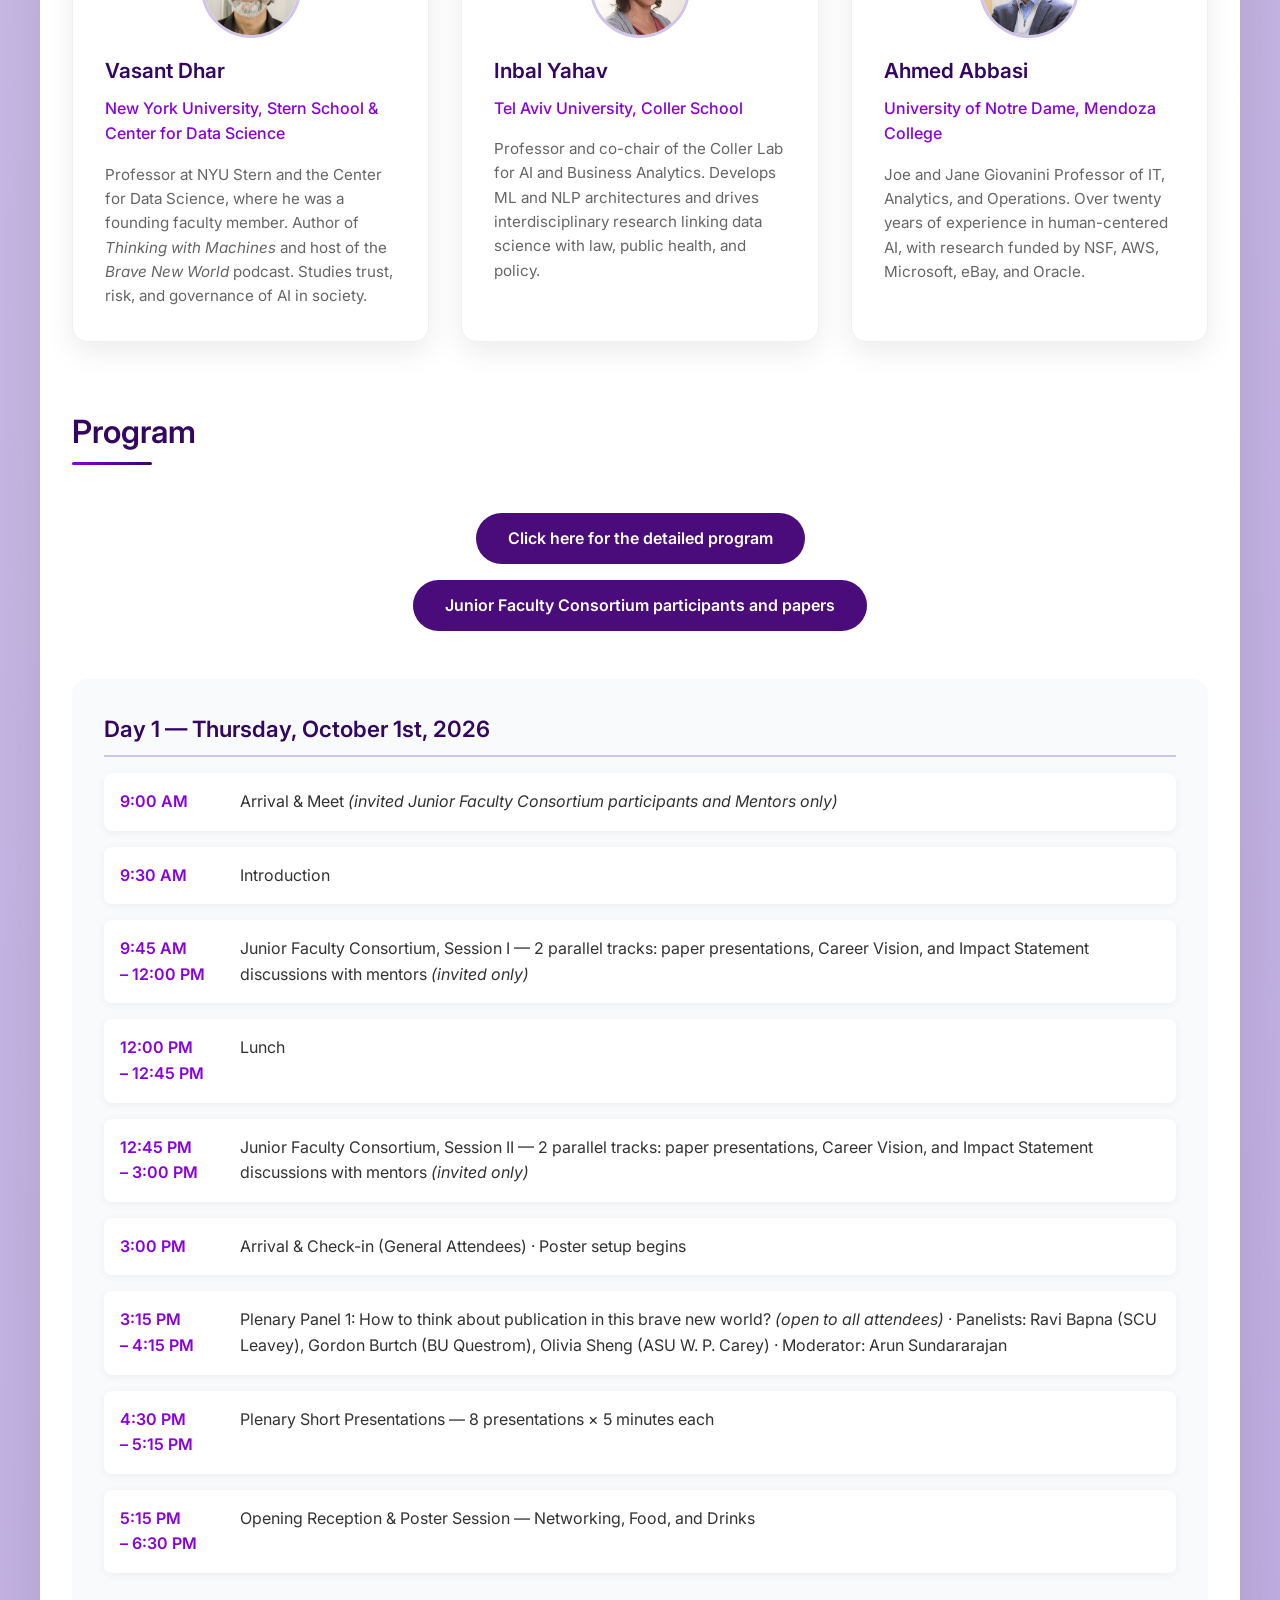
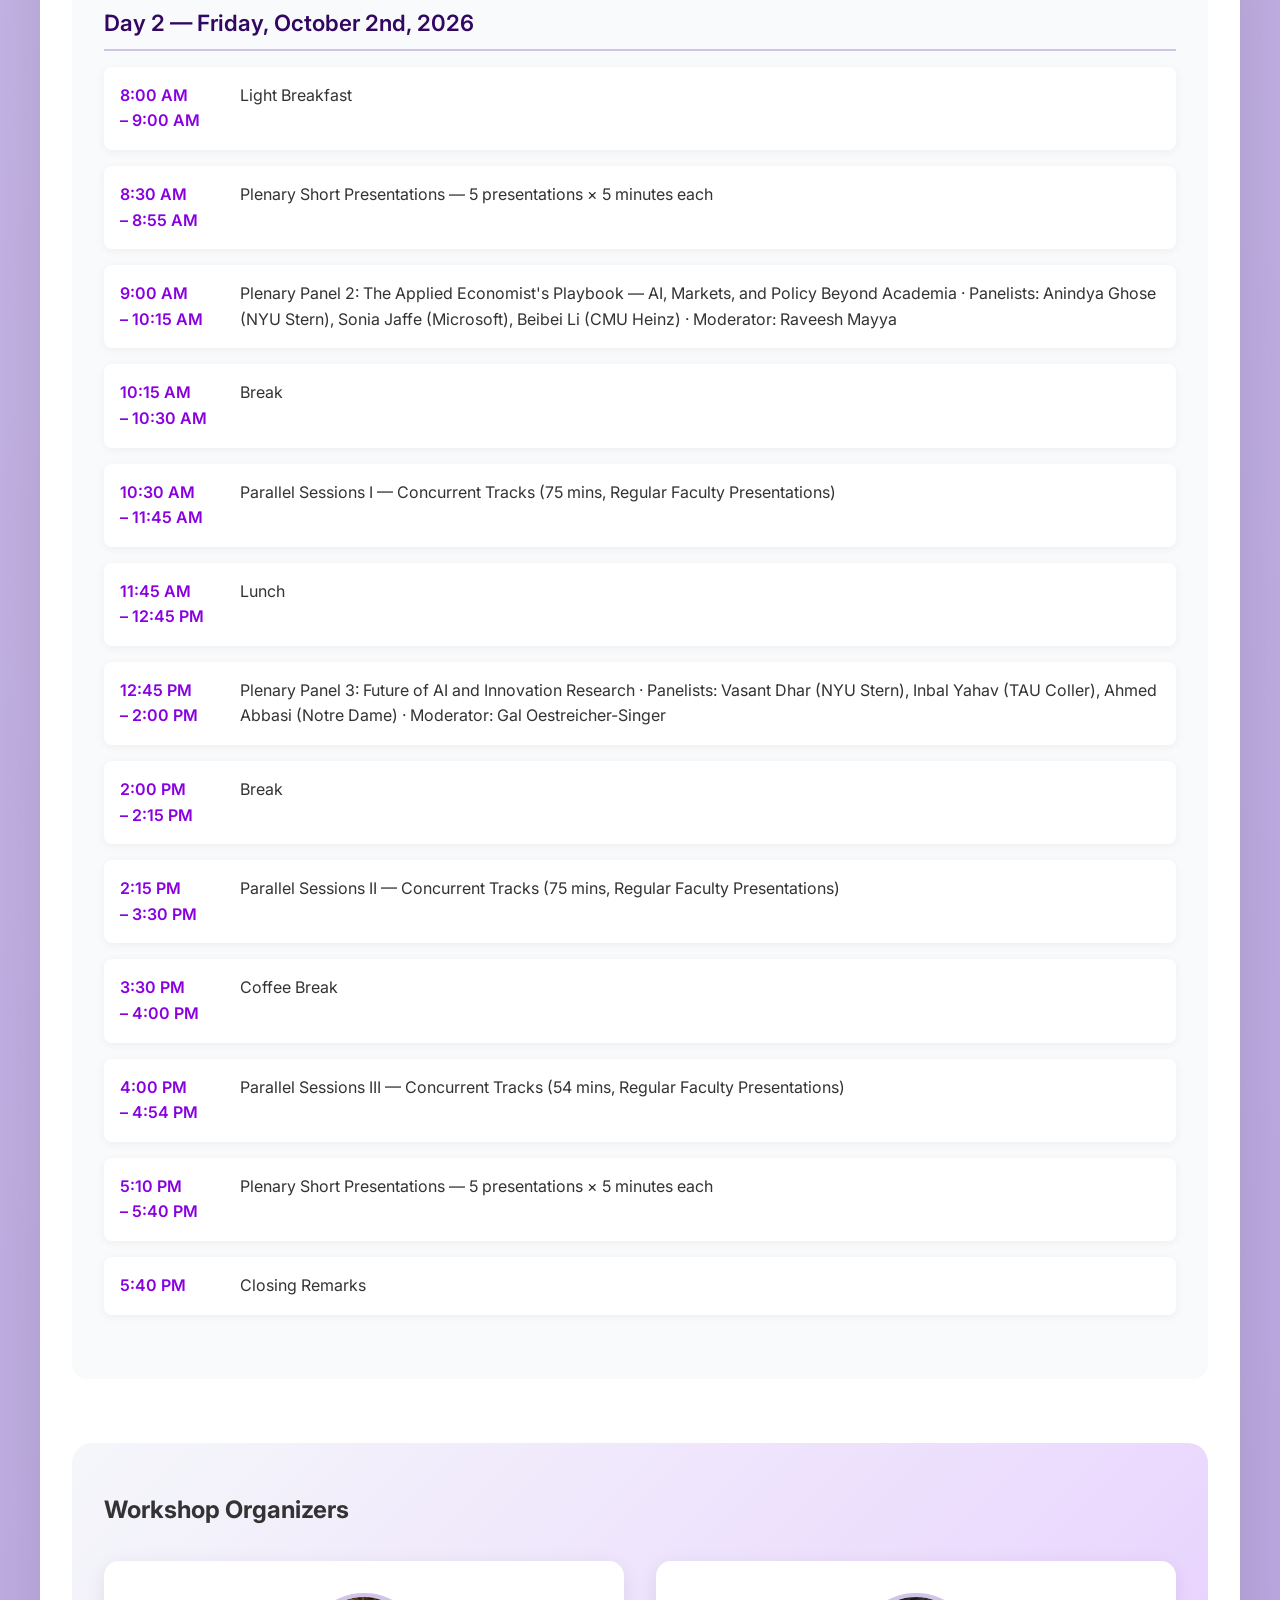
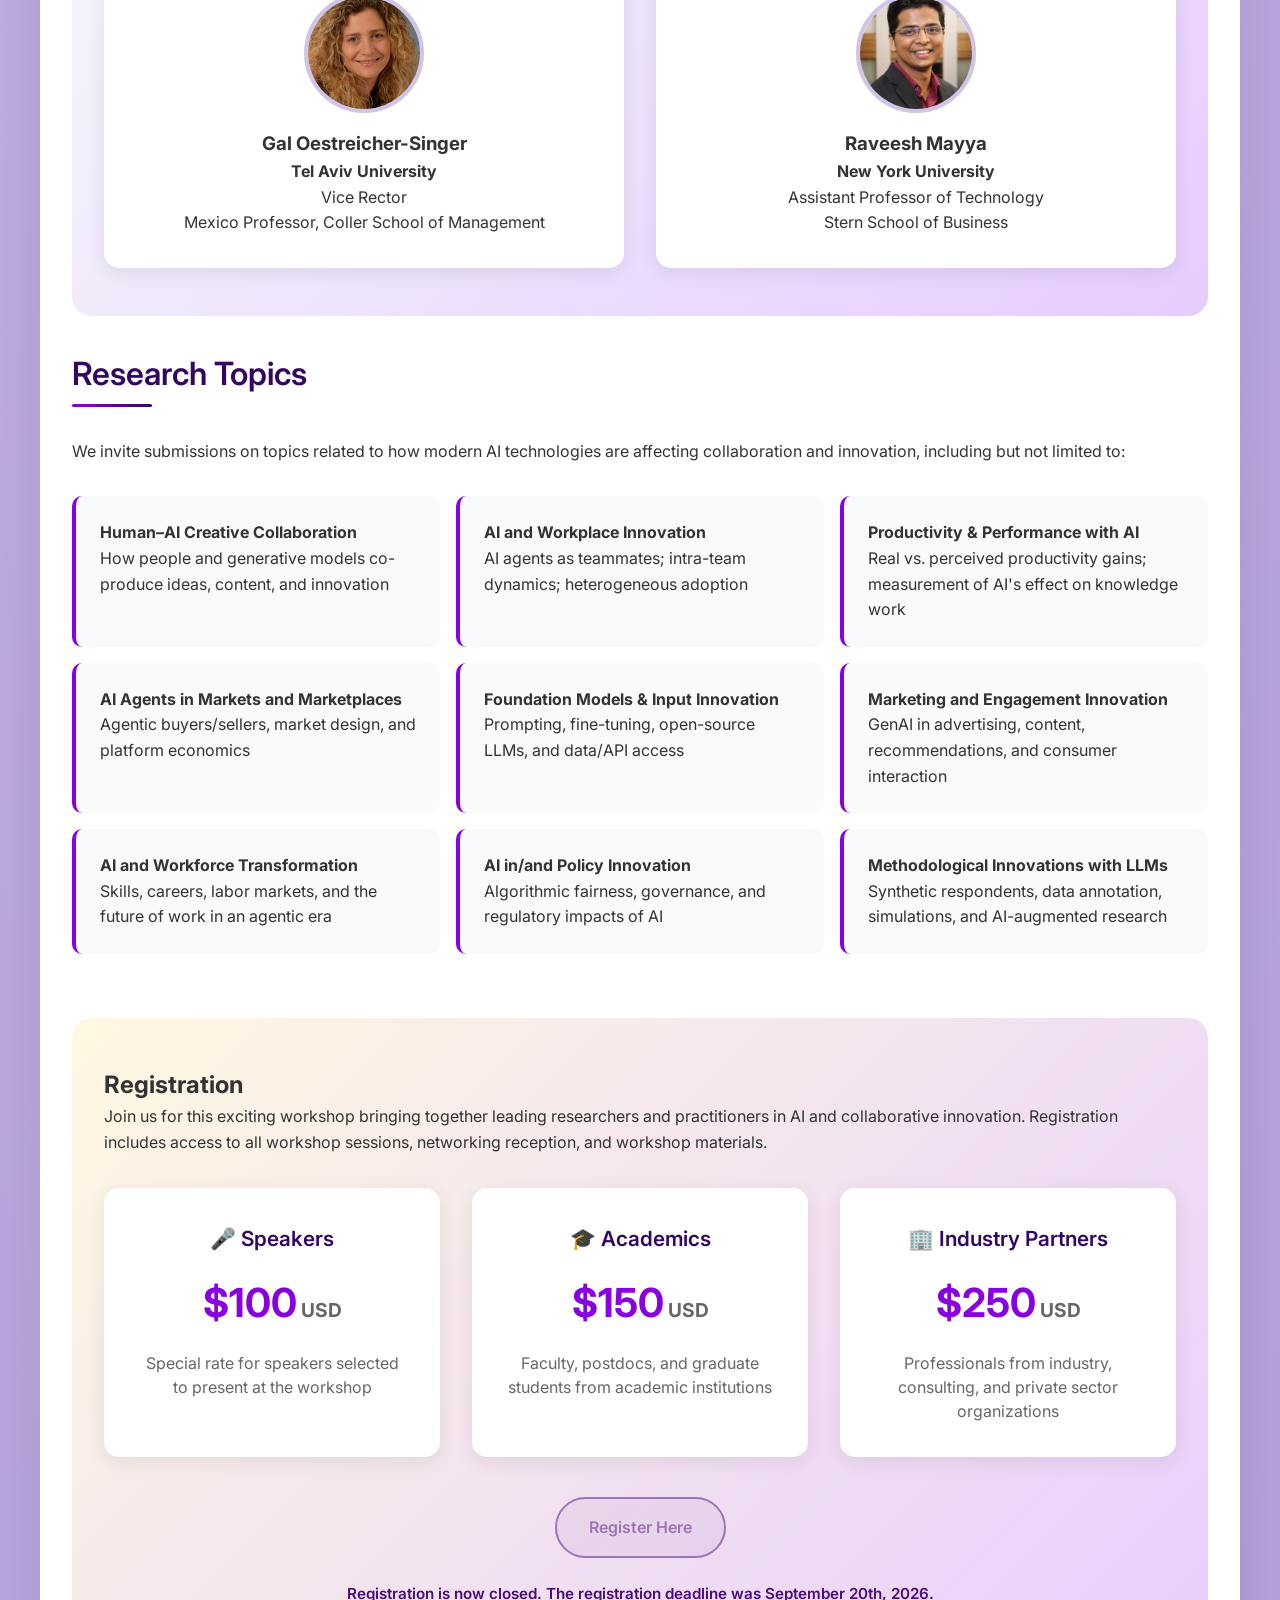
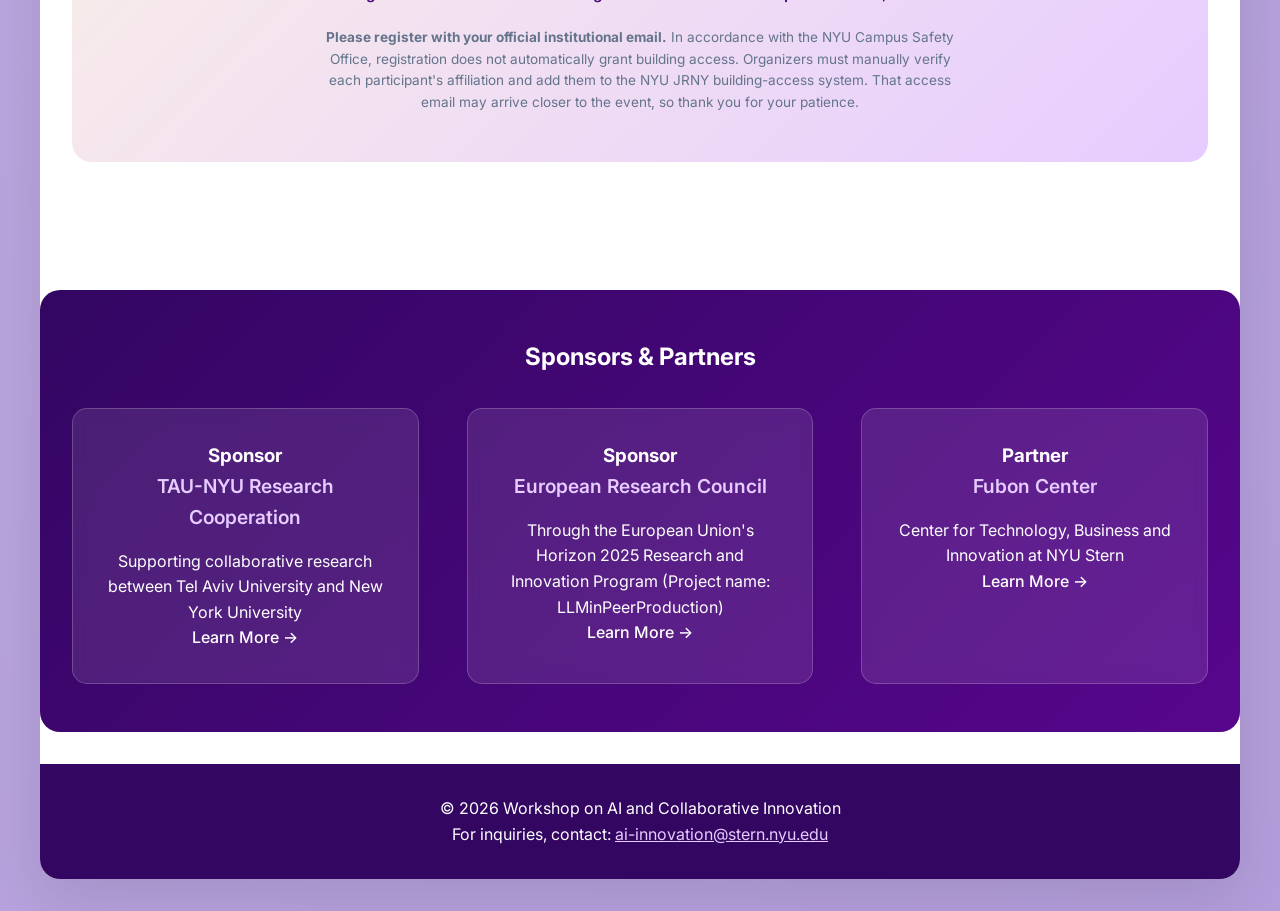
==== commit 412d5a6f: "Final touches: program in HTML instead of Google Doc" ====
--- a/index.html
+++ b/index.html
@@ -3,7 +3,7 @@
 <head>
     <meta charset="UTF-8">
     <meta name="viewport" content="width=device-width, initial-scale=1.0">
-    <title>WAICI 2026 — Workshop on AI and the Future of Collaborative Innovation</title>
+    <title>WAICI 2026 at NYU Stern | Workshop on AI and the Future of Collaborative Innovation</title>
     <meta name="description" content="The Second Workshop on AI and the Future of Collaborative Innovation (WAICI 2026), hosted at NYU Stern, October 1–2, 2026. 2026 theme: Agents, Productivity, and the Future Workforce.">
     <meta name="keywords" content="WAICI, AI workshop, collaborative innovation, generative AI, agents, future of work, NYU Stern, Tel Aviv University, academic workshop, AI research">
     <meta name="author" content="Raveesh Mayya, Gal Oestreicher-Singer">
@@ -11,7 +11,7 @@
 
     <meta property="og:type" content="website">
     <meta property="og:url" content="https://ai-conference.github.io/">
-    <meta property="og:title" content="WAICI 2026 — Workshop on AI and the Future of Collaborative Innovation">
+    <meta property="og:title" content="WAICI 2026 at NYU Stern | Workshop on AI and the Future of Collaborative Innovation">
     <meta property="og:description" content="The Second WAICI workshop, hosted at NYU Stern, October 1–2, 2026. 2026 theme: Agents, Productivity, and the Future Workforce.">
     <meta property="og:image" content="https://ai-conference.github.io/images/ai-innovation-logo.png">
     <meta property="og:site_name" content="WAICI">
@@ -21,6 +21,7 @@
       "@context": "https://schema.org",
       "@type": "Event",
       "name": "WAICI 2026 — Workshop on AI and the Future of Collaborative Innovation",
+      "alternateName": "WAICI 2026",
       "description": "The Second Workshop on AI and the Future of Collaborative Innovation. 2026 theme: Agents, Productivity, and the Future Workforce.",
       "startDate": "2026-10-01",
       "endDate": "2026-10-02",
@@ -683,7 +684,7 @@
             <a href="2025/" class="past-edition-link">WAICI 2025 →</a>
             <div class="header-content">
                 <p class="small-title">The Second Workshop On</p>
-                                <img src="images/ai-innovation-logo.png" alt="AI and the Future of Collaborative Innovation" style="max-width: 100%; height: auto; margin-bottom: 1rem;">
+                                <h1 style="margin: 0; font-size: 1rem; background: none; -webkit-text-fill-color: inherit;"><img src="images/ai-innovation-logo.png" alt="WAICI 2026 at NYU Stern: Workshop on AI and the Future of Collaborative Innovation" style="max-width: 100%; height: auto; margin-bottom: 1rem;"></h1>
                 <p style="font-size: 1.5rem; font-weight: 600; opacity: 0.95; margin-bottom: 2rem;">2026 Theme: <em>Agents, Productivity, and the Future Workforce</em></p>
                 
                 <div class="event-details">
@@ -724,7 +725,7 @@
 
             <section id="about">
                 <h2>About the Workshop</h2>
-                <p>The Workshop on AI and the Future of Collaborative Innovation (WAICI) brings together scholars from information systems, marketing, strategy, economics, and related fields to study how artificial intelligence is changing the way people, teams, and organizations create and share knowledge. We welcome rigorous empirical and theoretical research on how generative AI and AI agents affect collaboration, productivity, and innovation across firms, platforms, and institutions.</p>
+                <p>The Workshop on AI and the Future of Collaborative Innovation (WAICI) brings together scholars from information systems, marketing, strategy, economics, and related fields to study how artificial intelligence is changing the way people, teams, and organizations create and share knowledge. We welcome rigorous empirical and theoretical research on how generative AI and AI agents affect collaboration, productivity, and innovation across firms, platforms, and institutions. WAICI is held at NYU Stern in New York City and is co-organized by Raveesh Mayya (NYU Stern) and Gal Oestreicher-Singer (Tel Aviv University).</p>
             </section>
 
             <section id="speakers">
@@ -811,8 +812,8 @@
             <section id="program">
                 <h2>Program </h2>
                 <p style="text-align: center; margin-bottom: 1rem;">
-                    <a href="https://docs.google.com/document/d/1MG8Js_MlTi6KMJsFQxbT_B1bMWueMlO-/" target="_blank" rel="nofollow noopener" class="program-link">Click here for the detailed program</a><br>
-                    <a href="https://docs.google.com/document/d/1TNR_e27DCVZgIhywhAfd7ujhxEJd82Jx/" target="_blank" rel="nofollow noopener" class="program-link" style="margin-top: 0;">Junior Faculty Consortium participants and papers</a>
+                    <a href="program/" target="_blank" rel="noopener" class="program-link">Click here for the detailed program</a><br>
+                    <a href="jfc/" target="_blank" rel="noopener" class="program-link" style="margin-top: 0;">Junior Faculty Consortium participants and papers</a>
                 </p>
                 <div class="program-schedule">
                     <div class="program-day">
